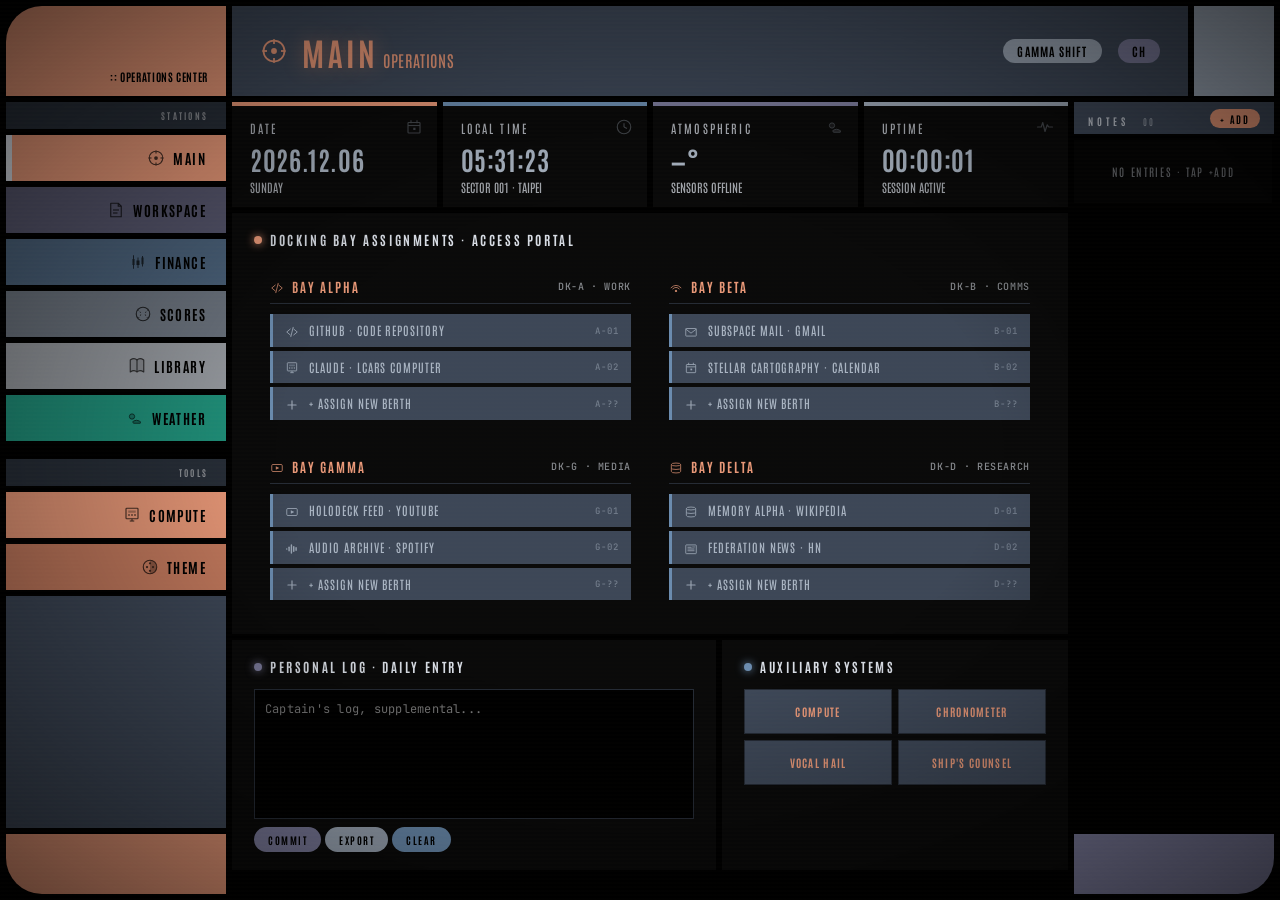
==== index.html @ a0548c56 "Add files via upload" ====
<!DOCTYPE html>
<html lang="zh-Hant">
<head>
<meta charset="UTF-8">
<meta name="viewport" content="width=device-width, initial-scale=1.0">
<title>STARBASE 074 :: OPERATIONS</title>
<style>
  /* ============================================================
     LCARS — Starbase Operations Console
     Picard-era palette (deep navy base, refined accents)
     ============================================================ */

  @import url('https://fonts.googleapis.com/css2?family=Antonio:wght@400;500;600;700&family=JetBrains+Mono:wght@400;500&family=Oxanium:wght@400;500;600&display=swap');

  :root {
    /* Picard-era LCARS palette — deep, refined */
    --lcars-bg:        #02050a;
    --lcars-panel:    #06101c;
    --lcars-frame:    #0a1828;
    --lcars-text:      #f5cf7a;   /* primary amber */
    --lcars-orange:    #ff9966;   /* warm coral */
    --lcars-rust:      #cc6666;   /* muted red */
    --lcars-blue:      #7a9bd6;   /* soft blue */
    --lcars-violet:    #9977bb;   /* dusty violet */
    --lcars-gold:      #d4a23a;   /* deep gold */
    --lcars-cream:     #e8d5a8;
    --lcars-dim:       #6b7a8a;   /* readable on dark bg */
    --lcars-muted:     #2a3548;

    --radius-elbow:    36px;
    --radius-pill:     999px;
    --gap:             6px;
  }

  * { box-sizing: border-box; margin: 0; padding: 0; }

  html, body {
    background: var(--lcars-bg);
    color: var(--lcars-text);
    font-family: 'Antonio', 'Helvetica Neue', sans-serif;
    font-weight: 500;
    letter-spacing: 0.04em;
    overflow-x: hidden;
    min-height: 100vh;
  }
  /* Chinese text doesn't need letter-spacing */
  select, .panel-title, .info-sub, .info-label,
  .wx-day-desc, .wx-dc-desc, .wx-dc-day, .wx-dc-date,
  .wx-hr-time, .wx-hr-pop, .wx-day-wd, .wx-day-md { letter-spacing: 0; }

  html.scroll-locked,
  html.scroll-locked body {
    overflow: hidden !important;
    touch-action: none;
  }

  /* Subtle CRT scanline atmosphere */
  body::before {
    content: '';
    position: fixed; inset: 0;
    background: repeating-linear-gradient(
      to bottom,
      transparent 0px,
      transparent 2px,
      rgba(245, 207, 122, 0.015) 3px,
      transparent 4px
    );
    pointer-events: none;
    z-index: 100;
  }

  /* Vignette glow */
  body::after {
    content: '';
    position: fixed; inset: 0;
    background: radial-gradient(ellipse at center, transparent 40%, rgba(0,0,0,0.6) 100%);
    pointer-events: none;
    z-index: 99;
  }

  /* ============================================================
     LAYOUT GRID
     ============================================================ */
  .console {
    display: grid;
    grid-template-columns: 220px 1fr 200px;
    grid-template-rows: 90px 1fr;
    grid-template-areas:
      "header header header"
      "sidebar main rightbar";
    gap: var(--gap);
    padding: var(--gap);
    min-height: 100vh;
  }

  /* ============================================================
     HEADER — title bar with elbow
     ============================================================ */
  .header {
    grid-area: header;
    display: grid;
    grid-template-columns: 220px 1fr auto;
    gap: var(--gap);
    align-items: stretch;
  }

  .header-elbow {
    background: var(--lcars-orange);
    border-radius: var(--radius-elbow) 0 0 0;
    border-top-left-radius: var(--radius-elbow);
    position: relative;
    display: flex;
    align-items: flex-end;
    justify-content: flex-end;
    padding: 12px 18px;
    color: var(--lcars-bg);
    font-weight: 700;
    font-size: 11px;
  }

  .header-bar {
    background: var(--lcars-frame);
    display: flex;
    align-items: center;
    justify-content: space-between;
    padding: 0 28px;
    color: var(--lcars-orange);
  }

  .station-id {
    font-size: 32px;
    font-weight: 700;
    letter-spacing: 0.12em;
    color: var(--lcars-orange);
    text-shadow: 0 0 20px rgba(255, 153, 102, 0.4);
  }

  .station-id .sub {
    font-size: 13px;
    color: var(--lcars-cream);
    letter-spacing: 0.2em;
    margin-left: 16px;
    font-weight: 400;
  }

  .header-status {
    display: flex;
    gap: 16px;
    font-size: 12px;
    align-items: center;
  }

  .status-pill {
    background: var(--lcars-blue);
    color: var(--lcars-bg);
    padding: 4px 14px;
    border-radius: var(--radius-pill);
    font-weight: 700;
    letter-spacing: 0.1em;
  }

  .status-pill.alert { background: var(--lcars-rust); }
  .status-pill.gold  { background: var(--lcars-gold); }

  .pill-dot {
    display: inline-block;
    width: 8px; height: 8px;
    border-radius: 50%;
    background: #66cc66;
    margin-right: 8px;
    vertical-align: middle;
    box-shadow: 0 0 6px #66cc66;
  }
  .status-pill.offline { background: var(--lcars-rust); }
  .status-pill.offline .pill-dot {
    background: #ff3333;
    box-shadow: 0 0 8px #ff3333;
  }
  .status-pill.warning { background: var(--lcars-rust); }

  .lang-toggle {
    background: var(--lcars-violet);
    color: var(--lcars-bg);
    border: none;
    padding: 4px 14px;
    border-radius: var(--radius-pill);
    font-family: inherit;
    font-weight: 700;
    font-size: 12px;
    letter-spacing: 0.1em;
    cursor: pointer;
    transition: all 0.15s;
  }
  .lang-toggle:hover { background: var(--lcars-cream); }

  /* Refresh button in header — same shape as lang-toggle but blue */
  .refresh-btn {
    background: var(--lcars-blue) !important;
  }
  .refresh-btn:hover {
    background: var(--lcars-cream) !important;
  }
  .refresh-btn.spinning {
    animation: refresh-spin 0.8s ease-in-out;
  }
  @keyframes refresh-spin {
    0%   { background: var(--lcars-blue); }
    50%  { background: var(--lcars-orange); }
    100% { background: var(--lcars-blue); }
  }

  /* Scores page: auto-reload countdown bar */
  .scores-reload-bar {
    display: flex;
    align-items: center;
    gap: 6px;
    margin-left: auto;
    flex-shrink: 0;
  }
  .scores-countdown {
    font-family: 'Antonio', sans-serif;
    font-size: 12px;
    font-weight: 700;
    letter-spacing: 0.18em;
    color: var(--lcars-cream);
    min-width: 28px;
    text-align: right;
  }
  .scores-reload-btn {
    background: transparent;
    border: none;
    color: var(--lcars-cream);
    cursor: pointer;
    padding: 2px;
    display: flex;
    align-items: center;
    transition: opacity 0.15s;
  }
  .scores-reload-btn .icon {
    width: 18px;
    height: 18px;
    fill: none;
    stroke: currentColor;
  }
  .scores-reload-btn:hover {
    opacity: 0.7;
  }

  /* ============================================================
     ICONS
     ============================================================ */
  .icon {
    display: inline-block;
    vertical-align: middle;
    flex-shrink: 0;
    fill: currentColor;
  }
  .icon-xs { width: 10px; height: 10px; }
  .icon-sm { width: 14px; height: 14px; }
  .icon-md { width: 18px; height: 18px; }
  .icon-lg { width: 28px; height: 28px; }

  /* In bay-link, give the icon some breathing room */
  .bay-link .icon {
    margin-right: 10px;
    opacity: 0.85;
  }
  .bay-link:hover .icon { opacity: 1; }

  /* Sidebar nav buttons get an icon to the LEFT, text stays right-aligned */
  .nav-btn { display: flex; align-items: center; justify-content: flex-end; gap: 8px; }
  .nav-btn .icon { opacity: 0.7; }

  /* Info-card icons sit at the top-right corner */
  .info-card { position: relative; }
  .info-card .icon-corner {
    position: absolute;
    top: 12px; right: 14px;
    opacity: 0.35;
  }

  /* Panel title icons */
  .panel-title .icon { margin-left: auto; opacity: 0.6; }
  .panel-title { display: flex; align-items: center; gap: 10px; }

  /* Bay header icon */
  .bay-name .icon { margin-right: 8px; opacity: 0.8; }

  .header-cap {
    background: var(--lcars-gold);
    width: 80px;
    border-radius: 0 0 0 0;
  }

  /* ============================================================
     SIDEBAR — navigation buttons
     ============================================================ */
  .sidebar {
    grid-area: sidebar;
    display: flex;
    flex-direction: column;
    gap: var(--gap);
  }

  .nav-btn {
    background: var(--lcars-orange);
    color: var(--lcars-bg);
    border: none;
    padding: 14px 20px;
    text-align: right;
    font-family: inherit;
    font-weight: 700;
    font-size: 14px;
    letter-spacing: 0.1em;
    cursor: pointer;
    transition: all 0.15s ease;
    border-radius: 0;
    text-transform: uppercase;
  }

  .nav-btn:hover {
    background: var(--lcars-cream);
    padding-right: 28px;
  }

  .nav-btn .num {
    font-size: 10px;
    opacity: 0.7;
    margin-right: 8px;
  }

  /* color variants */
  .nav-btn.violet { background: var(--lcars-violet); }
  .nav-btn.blue   { background: var(--lcars-blue); }
  .nav-btn.gold   { background: var(--lcars-gold); }
  .nav-btn.rust   { background: var(--lcars-rust); }
  .nav-btn.cream  { background: var(--lcars-cream); }

  .sidebar-elbow-bottom {
    background: var(--lcars-orange);
    border-radius: 0 0 0 var(--radius-elbow);
    height: 60px;
    margin-top: auto;
  }

  .sidebar-spacer {
    background: var(--lcars-frame);
    flex: 1;
  }

  /* Sidebar group labels (STATIONS / TOOLS) */
  .sidebar-group-label {
    background: var(--lcars-frame);
    color: var(--lcars-cream);
    font-size: 9px;
    font-weight: 700;
    letter-spacing: 0.25em;
    padding: 8px 18px;
    text-align: right;
    opacity: 0.65;
    text-transform: uppercase;
  }
  /* When a group label follows a nav button (i.e. it's not the first
     group), add breathing room so the divider isn't visually needed. */
  .nav-btn + .sidebar-group-label {
    margin-top: 12px;
  }

  .sidebar-divider {
    height: 4px;
    background: var(--lcars-frame);
    margin: 4px 0;
  }

  /* Active tab indicator */
  .tab-btn.active {
    box-shadow: inset 6px 0 0 0 var(--lcars-cream);
    color: var(--lcars-bg);
  }
  .tab-btn:not(.active) {
    opacity: 0.7;
  }
  .tab-btn:not(.active):hover {
    opacity: 1;
  }

  /* Page sections */
  .page {
    display: grid;
    grid-template-rows: auto 1fr auto;
    gap: var(--gap);
    min-height: 100%;
  }
  .page[hidden] { display: none; }

  /* Page header (shown on non-OPS pages) */
  .page-header {
    display: flex;
    align-items: center;
    gap: 18px;
    padding: 18px 24px;
    background: var(--lcars-panel);
    border-left: 8px solid var(--lcars-orange);
    color: var(--lcars-orange);
  }
  .page-header.violet { border-color: var(--lcars-violet); color: var(--lcars-violet); }
  .page-header.blue   { border-color: var(--lcars-blue);   color: var(--lcars-blue); }
  .page-header.gold   { border-color: var(--lcars-gold);   color: var(--lcars-gold); }
  .page-header.cream  { border-color: var(--lcars-cream);  color: var(--lcars-cream); }

  .page-header .icon {
    flex-shrink: 0;
    opacity: 0.85;
  }

  /* Optional action button inside the page header (e.g. LIBRARY "+ ADD") */
  .page-header-btn {
    margin-left: auto;
    background: var(--lcars-bg);
    color: var(--lcars-cream);
    border: 1px solid var(--lcars-frame);
    padding: 6px 16px;
    font-family: 'Antonio', sans-serif;
    font-size: 11px;
    font-weight: 700;
    letter-spacing: 0.2em;
    cursor: pointer;
    border-radius: 999px;
    transition: filter 0.15s ease, border-color 0.15s ease;
    white-space: nowrap;
  }
  .page-header-btn:hover {
    filter: brightness(1.2);
    border-color: var(--lcars-cream);
  }

  .page-title {
    font-size: 28px;
    font-weight: 700;
    letter-spacing: 0.12em;
    line-height: 1;
  }

  .page-subtitle {
    font-size: 11px;
    color: var(--lcars-cream);
    letter-spacing: 0.2em;
    margin-top: 6px;
    opacity: 0.7;
  }

  /* Task list (Missions page) */
  .task-list {
    list-style: none;
    margin: 0; padding: 0;
    display: flex; flex-direction: column;
    gap: 4px;
    margin-top: 4px;
  }

  .task-item {
    display: flex;
    align-items: center;
    gap: 12px;
    background: var(--lcars-frame);
    padding: 10px 14px;
    border-left: 3px solid var(--lcars-orange);
    color: var(--lcars-text);
    font-size: 13px;
    cursor: pointer;
    transition: all 0.12s;
  }
  .task-item:hover {
    background: var(--lcars-muted);
    padding-left: 18px;
  }
  .task-item.done {
    opacity: 0.5;
    text-decoration: line-through;
    border-left-color: var(--lcars-gold);
  }

  .task-tag {
    background: var(--lcars-orange);
    color: var(--lcars-bg);
    padding: 2px 10px;
    border-radius: var(--radius-pill);
    font-size: 10px;
    font-weight: 700;
    letter-spacing: 0.1em;
    flex-shrink: 0;
  }
  .task-tag.blue   { background: var(--lcars-blue); }
  .task-tag.violet { background: var(--lcars-violet); }
  .task-tag.gold   { background: var(--lcars-gold); }

  .task-text { flex: 1; }

  .task-input-row {
    display: flex;
    gap: 4px;
    margin-top: 10px;
  }
  .task-input {
    flex: 1;
    background: var(--lcars-bg);
    border: 1px solid var(--lcars-muted);
    color: var(--lcars-text);
    padding: 8px 12px;
    font-family: inherit;
    font-size: 12px;
    letter-spacing: 0.05em;
    border-radius: 0;
  }
  .task-input:focus { outline: none; border-color: var(--lcars-orange); }

  /* Empty state in placeholder pages */
  .empty-state {
    display: flex;
    flex-direction: column;
    align-items: center;
    justify-content: center;
    gap: 14px;
    padding: 50px 20px;
    text-align: center;
    color: var(--lcars-cream);
    opacity: 0.65;
  }
  .empty-state p {
    font-size: 12px;
    line-height: 1.6;
    letter-spacing: 0.05em;
    max-width: 360px;
    margin: 0;
  }

  /* ============================================================
     STOCK TICKER ROWS (Finance page)
     ============================================================ */
  .ticker-list {
    display: grid;
    grid-template-columns: repeat(auto-fill, minmax(180px, 1fr));
    gap: 6px;
    margin-top: 4px;
  }

  .ticker-row {
    display: flex;
    flex-direction: column;
    gap: 6px;
    background: var(--lcars-frame);
    padding: 12px 14px 14px;
    border-left: 3px solid var(--lcars-orange);
    transition: all 0.12s;
    text-decoration: none;
    position: relative;
  }
  .ticker-row:hover {
    background: var(--lcars-muted);
    transform: translateX(2px);
  }
  .ticker-row.loading { opacity: 0.5; }
  .ticker-row.error   { border-left-color: var(--lcars-rust); opacity: 0.7; }

  /* Date displayed small in the bottom-right corner */
  .ticker-date {
    position: absolute;
    bottom: 4px;
    right: 8px;
    font-family: 'Antonio', sans-serif;
    font-size: 10px;
    color: var(--lcars-cream);
    opacity: 0.45;
    letter-spacing: 0.04em;
    font-variant-numeric: tabular-nums;
  }

  /* FX cards have a distinct accent color */
  .fx-row {
    border-left-color: var(--lcars-gold);
  }

  /* Top row of card: symbol + change pill */
  .ticker-head {
    display: flex;
    align-items: center;
    justify-content: space-between;
    gap: 8px;
  }
  .ticker-actions {
    display: inline-flex;
    align-items: center;
    gap: 6px;
    flex-shrink: 0;
  }
  /* Finance external-link button — parked tight to the card's top-right
     corner, matching the Scores game-card treatment. */
  .ticker-link-btn {
    position: absolute;
    top: 4px;
    right: 4px;
    width: 22px;
    height: 22px;
  }
  .ticker-head { padding-right: 24px; }
  .ticker-sym {
    font-family: 'Oxanium', sans-serif;
    font-weight: 600;
    color: var(--lcars-orange);
    letter-spacing: 0.08em;
    font-size: 15px;
  }
  /* Name on its own line, dim, smaller */
  .ticker-name {
    color: var(--lcars-cream);
    font-family: 'Oxanium', sans-serif;
    font-size: 10px;
    letter-spacing: 0.05em;
    opacity: 0.7;
    overflow: hidden;
    text-overflow: ellipsis;
    white-space: nowrap;
  }
  /* Price big at the bottom-left */
  .ticker-price {
    font-family: 'Oxanium', sans-serif;
    color: var(--lcars-text);
    font-variant-numeric: tabular-nums;
    font-size: 22px;
    font-weight: 600;
    margin-top: 2px;
    letter-spacing: 0.02em;
  }
  .ticker-price-currency {
    font-size: 10px;
    opacity: 0.5;
    margin-left: 4px;
    font-weight: 400;
    letter-spacing: 0.05em;
  }
  /* Change as a small pill in top-right */
  .ticker-change {
    font-family: 'Oxanium', sans-serif;
    font-size: 12px;
    font-variant-numeric: tabular-nums;
    font-weight: 600;
    padding: 2px 8px;
    border-radius: var(--radius-pill);
    white-space: nowrap;
  }
  .ticker-change.up   { background: #1a4a1a; color: #88e088; }
  .ticker-change.down { background: #4a1a1a; color: #ff8888; }
  .ticker-change.flat { background: var(--lcars-muted); color: var(--lcars-cream); opacity: 0.7; }

  /* ============================================================
     GAME SCORE CARDS (Scores page)
     ============================================================ */
  .game-list {
    display: grid;
    grid-template-columns: repeat(auto-fill, minmax(220px, 1fr));
    gap: 6px;
    margin-top: 4px;
  }

  .game-card {
    display: flex;
    flex-direction: column;
    gap: 6px;
    background: var(--lcars-frame);
    padding: 10px 34px 12px 14px;
    border-left: 3px solid var(--lcars-blue);
    transition: all 0.12s;
    text-decoration: none;
    color: var(--lcars-text);
    cursor: pointer;
    position: relative;
  }
  .game-card:hover {
    background: var(--lcars-muted);
    transform: translateX(2px);
  }
  .game-card.live   { border-left-color: var(--lcars-orange); }
  .game-card.final  { border-left-color: var(--lcars-cream); }
  .game-card.suspended {
    border-left-color: var(--lcars-orange);
    opacity: 0.78;
  }
  .game-card.postponed {
    border-left-color: var(--lcars-frame);
    opacity: 0.7;
  }
  .game-card.featured { border-left-width: 6px; border-left-color: var(--lcars-gold); }
  .game-card.featured:hover { transform: none; background: var(--lcars-muted); }

  /* Status row holds the status line + optional pin button on the right */
  .game-status-row {
    display: flex;
    align-items: center;
    justify-content: space-between;
    gap: 8px;
  }

  /* Top status row (FINAL / LIVE / time) */
  .game-status {
    font-size: 10px;
    letter-spacing: 0.18em;
    color: var(--lcars-cream);
    opacity: 0.7;
    text-transform: uppercase;
    font-weight: 700;
    display: flex;
    align-items: center;
    gap: 8px;
    flex: 1;
    min-width: 0;
  }
  .game-status.live {
    color: var(--lcars-orange);
    opacity: 1;
  }
  .game-status .live-dot {
    width: 7px; height: 7px;
    border-radius: 50%;
    background: var(--lcars-orange);
    box-shadow: 0 0 6px var(--lcars-orange);
    animation: pulse 1.4s ease-in-out infinite;
  }

  /* Pin-to-top button on each game card */
  .pin-btn {
    flex-shrink: 0;
    width: 22px; height: 22px;
    padding: 0;
    border: none;
    background: transparent;
    color: var(--lcars-cream);
    opacity: 0.35;
    cursor: pointer;
    display: flex;
    align-items: center;
    justify-content: center;
    border-radius: 4px;
    transition: opacity 0.12s, background 0.12s, color 0.12s;
  }
  .pin-btn:hover {
    opacity: 1;
    color: var(--lcars-orange);
    background: var(--lcars-bg);
  }
  .pin-btn.active {
    opacity: 1;
    color: var(--lcars-gold);
  }
  /* Scores external-link button — same top-right corner placement as Finance. */
  .score-link-btn {
    position: absolute;
    top: 4px;
    right: 4px;
  }
  /* Currently-pinned card gets a visual marker on the left border */
  .game-card.is-pinned {
    border-left-color: var(--lcars-gold) !important;
  }

  /* Team rows */
  .game-teams {
    display: flex;
    flex-direction: column;
    gap: 4px;
  }
  .game-team {
    display: grid;
    grid-template-columns: 28px auto 1fr auto;
    gap: 8px;
    align-items: center;
    font-size: 13px;
    color: var(--lcars-text);
  }

  .game-team-logo {
    width: 28px;
    height: 28px;
    object-fit: contain;
    /* White square chip — gives the PNG its native white-background context
       so the anti-aliasing halo disappears. LCARS uses sharp corners for
       general containers (no border-radius). */
    background: #ffffff;
    padding: 3px;
    box-sizing: border-box;
    flex-shrink: 0;
  }
  .game-team-logo.placeholder {
    background: var(--lcars-muted);
  }
  .game-team-abbr {
    font-family: 'Oxanium', sans-serif;
    font-weight: 600;
    letter-spacing: 0.04em;
    font-size: 13px;
    min-width: 0;
    overflow: hidden;
    text-overflow: ellipsis;
    white-space: nowrap;
    text-transform: uppercase;
  }
  .game-team-record {
    font-size: 9px;
    color: var(--lcars-cream);
    opacity: 0.5;
    font-family: 'Oxanium', sans-serif;
    letter-spacing: 0.04em;
    text-align: right;
    overflow: hidden;
    text-overflow: ellipsis;
    white-space: nowrap;
  }
  .game-score {
    font-family: 'Oxanium', sans-serif;
    font-size: 18px;
    font-weight: 600;
    font-variant-numeric: tabular-nums;
    min-width: 24px;
    text-align: right;
  }

  /* Featured Orioles game — completely custom layout (linescore + pitchers).
     Replaces the standard scoreboard card structure. */
  #orioles-feature .game-card {
    border-left-width: 6px;
    padding: 14px 18px 18px;
    display: flex;
    flex-direction: column;
    gap: 14px;
  }
  /* Status badge (FINAL / LIVE) sits at the top */
  #orioles-feature .game-status {
    font-size: 11px;
  }
  /* Hide the original team rows when we have a custom layout — the linescore
     table inside .game-details replaces them */
  #orioles-feature .game-card.has-detail .game-teams { display: none; }
  /* When still loading, the standard team rows show. Make them prominent. */
  #orioles-feature .game-team { font-size: 15px; grid-template-columns: 40px auto 1fr auto; gap: 14px; }
  #orioles-feature .game-team-logo { width: 40px; height: 40px; padding: 4px; }
  #orioles-feature .game-team-abbr { font-size: 18px; }
  #orioles-feature .game-score { font-size: 28px; }

  /* The details container becomes the main content holder */
  #orioles-feature .game-details {
    margin: 0;
    padding: 0;
    border: none;
    display: flex;
    flex-direction: column;
    gap: 14px;
  }

  /* ---------- LINESCORE TABLE ---------- */
  .linescore {
    /* 100% width + table-layout:fixed + colgroup = every column at a
       consistent position regardless of team name or situation text length. */
    width: 100%;
    border-collapse: collapse;
    font-size: 13px;
    color: var(--lcars-text);
    table-layout: fixed;
  }
  /* Column-width specs (consumed by <colgroup>) */
  .linescore col.team-col-spec    { width: 72px; }
  .linescore col.inning-col-spec  { width: 28px; }
  .linescore col.rhe-col-spec     { width: 36px; }
  .linescore th, .linescore td {
    padding: 6px 4px;
    text-align: center;
    font-variant-numeric: tabular-nums;
    font-family: 'Oxanium', sans-serif;
    overflow: hidden;
  }
  .linescore thead th {
    font-size: 10px;
    color: var(--lcars-cream);
    opacity: 0.65;
    letter-spacing: 0.1em;
    font-weight: 600;
    border-bottom: 1px solid var(--lcars-muted);
  }
  .linescore tbody td {
    border-bottom: 1px solid var(--lcars-muted);
  }
  .linescore tbody tr:last-child td {
    border-bottom: none;
  }
  /* Team-name column is left-aligned. Width controlled by <colgroup>. */
  .linescore th.team-col, .linescore td.team-col {
    text-align: left;
    padding-left: 0;
    vertical-align: middle;
  }
  .linescore .team-col-inner {
    display: inline-flex;
    align-items: center;
    gap: 8px;
    max-width: 100%;
  }
  .linescore .ls-logo {
    width: 22px; height: 22px;
    background: #ffffff;
    padding: 2px;
    box-sizing: border-box;
    flex-shrink: 0;
  }
  .linescore .ls-abbr {
    font-family: 'Oxanium', sans-serif;
    font-weight: 600;
    font-size: 14px;
    letter-spacing: 0.06em;
    overflow: hidden;
    text-overflow: ellipsis;
    white-space: nowrap;
  }
  /* R/H/E columns are emphasized */
  .linescore .rhe-col {
    font-weight: 700;
    color: var(--lcars-orange);
    font-size: 14px;
  }
  .linescore thead .rhe-col {
    color: var(--lcars-orange);
    opacity: 1;
  }
  .linescore .inning-divider {
    border-left: 1px solid var(--lcars-muted);
  }

  /* Linescore wrapper — positions the ESPN link button */

  /* ---------- LIVE SITUATION BAR (below linescore) ---------- */
  .ls-situation-bar {
    display: flex;
    align-items: center;
    gap: 24px;
    padding: 14px 4px 10px;
    border-top: 1px dashed var(--lcars-muted);
    flex-wrap: wrap;
  }
  .ls-sit-summary {
    display: flex;
    align-items: center;
    gap: 12px;
    flex-shrink: 0;
  }
  .ls-sit-meta {
    display: flex;
    flex-direction: column;
    gap: 4px;
  }
  .ls-sit-outs-big {
    font-family: 'Antonio', sans-serif;
    font-size: 18px;
    font-weight: 700;
    color: var(--lcars-text);
    letter-spacing: 0.06em;
  }
  .ls-sit-outs-label {
    font-size: 12px;
    opacity: 0.6;
    font-weight: 400;
  }
  .ls-sit-count {
    font-family: 'Oxanium', sans-serif;
    font-size: 15px;
    font-weight: 700;
    color: var(--lcars-gold);
    letter-spacing: 0.06em;
  }
  .ls-due-up-row {
    display: flex;
    gap: 20px;
    flex-wrap: wrap;
    flex: 1;
  }
  .due-up-card {
    display: flex;
    align-items: center;
    gap: 10px;
  }
  .due-up-photo {
    width: 48px;
    height: 48px;
    border-radius: 50%;
    object-fit: cover;
    background: var(--lcars-frame);
    flex-shrink: 0;
  }
  .due-up-photo.placeholder {
    background: var(--lcars-frame);
    border-radius: 50%;
    width: 48px;
    height: 48px;
  }
  .due-up-info {
    display: flex;
    flex-direction: column;
    gap: 2px;
  }
  .due-up-order {
    font-family: 'Antonio', sans-serif;
    font-size: 10px;
    font-weight: 700;
    letter-spacing: 0.14em;
    color: var(--lcars-orange);
    line-height: 1;
  }
  .due-up-name {
    font-family: 'Oxanium', sans-serif;
    font-size: 15px;
    font-weight: 600;
    color: var(--lcars-text);
    line-height: 1.2;
    white-space: nowrap;
  }
  .due-up-stats {
    font-family: 'Oxanium', sans-serif;
    font-size: 11px;
    color: var(--lcars-cream);
    opacity: 0.65;
    line-height: 1;
  }

  /* Live inning indicator inside the header's team-col th */
  .linescore thead th.team-col {
    text-align: left;
    padding-left: 0;
  }
  .ls-live-dot {
    display: inline-block;
    width: 6px; height: 6px;
    border-radius: 50%;
    background: var(--lcars-orange);
    box-shadow: 0 0 5px var(--lcars-orange);
    animation: pulse 1.4s ease-in-out infinite;
    vertical-align: middle;
    margin-right: 5px;
    flex-shrink: 0;
  }
  .ls-live-detail {
    font-family: 'Antonio', sans-serif;
    font-size: 14px;
    font-weight: 700;
    letter-spacing: 0.14em;
    color: var(--lcars-orange);
    vertical-align: middle;
  }
  .ls-status-detail {
    font-family: 'Antonio', sans-serif;
    font-size: 14px;
    font-weight: 700;
    letter-spacing: 0.14em;
    color: var(--lcars-cream);
    opacity: 0.7;
    vertical-align: middle;
  }

  /* Live game: status row only holds link button */
  .game-status-row--link {
    display: flex;
    justify-content: flex-end;
  }

  /* ---------- PITCHER CARDS ---------- */
  .pitcher-row {
    display: grid;
    grid-template-columns: 1fr 1fr;
    gap: 18px;
    padding-top: 12px;
    border-top: 1px dashed var(--lcars-muted);
  }
  .pitcher-card {
    display: grid;
    grid-template-columns: 56px 1fr;
    gap: 12px;
    align-items: center;
  }
  .pitcher-card.full-width {
    grid-column: 1 / -1;
  }
  .pitcher-photo {
    width: 56px;
    height: 56px;
    background: var(--lcars-muted);
    overflow: hidden;
    flex-shrink: 0;
  }
  .pitcher-photo img {
    width: 100%;
    height: 100%;
    object-fit: cover;
    object-position: center top;
  }
  .pitcher-photo.placeholder {
    display: flex;
    align-items: center;
    justify-content: center;
    color: var(--lcars-cream);
    font-size: 18px;
    opacity: 0.4;
  }
  .pitcher-info {
    display: flex;
    flex-direction: column;
    gap: 2px;
    min-width: 0;
  }
  .pitcher-decision {
    font-family: 'JetBrains Mono', monospace;
    font-size: 10px;
    letter-spacing: 0.18em;
    font-weight: 700;
    color: var(--lcars-cream);
    opacity: 0.7;
    text-transform: uppercase;
  }
  .pitcher-decision.win  { color: var(--lcars-orange); opacity: 1; }
  .pitcher-decision.loss { color: var(--lcars-rust);   opacity: 1; }
  .pitcher-decision.save { color: var(--lcars-blue);   opacity: 1; }
  .pitcher-name {
    color: var(--lcars-text);
    font-size: 14px;
    font-weight: 600;
    letter-spacing: 0.04em;
    overflow: hidden;
    text-overflow: ellipsis;
    white-space: nowrap;
  }
  .pitcher-record {
    font-size: 10px;
    color: var(--lcars-cream);
    opacity: 0.5;
    font-family: 'JetBrains Mono', monospace;
    margin-left: 6px;
  }
  .pitcher-stats {
    font-size: 10px;
    color: var(--lcars-cream);
    opacity: 0.7;
    font-family: 'JetBrains Mono', monospace;
    letter-spacing: 0.04em;
  }

  /* Loading skeleton sized for the new layout */
  .details-loading {
    display: flex;
    flex-direction: column;
    gap: 8px;
    opacity: 0.6;
    padding: 8px 0;
  }
  .skeleton-row {
    height: 14px;
    background: var(--lcars-muted);
    border-radius: 2px;
    animation: skeleton-pulse 1.5s ease-in-out infinite;
  }
  .skeleton-row.short { width: 50%; }
  .skeleton-row.medium { width: 75%; }
  @keyframes skeleton-pulse {
    0%, 100% { opacity: 0.3; }
    50% { opacity: 0.7; }
  }

  /* Narrow screens: pitcher cards stack vertically */
  @media (max-width: 700px) {
    .pitcher-row {
      grid-template-columns: 1fr;
      gap: 10px;
    }
    .linescore { font-size: 11px; }
    .linescore th, .linescore td { padding: 5px 3px; }
  }

  /* Detail rows in the featured card */
  .game-details {
    margin-top: 10px;
    padding-top: 10px;
    border-top: 1px dashed var(--lcars-muted);
    display: flex;
    flex-direction: column;
    gap: 5px;
  }
  .detail-row {
    display: grid;
    grid-template-columns: 80px 1fr auto;
    gap: 12px;
    align-items: baseline;
    font-size: 12px;
  }
  .detail-label {
    font-family: 'JetBrains Mono', monospace;
    font-size: 10px;
    color: var(--lcars-cream);
    opacity: 0.65;
    letter-spacing: 0.1em;
    text-transform: uppercase;
  }
  .detail-primary {
    color: var(--lcars-text);
    letter-spacing: 0.04em;
  }
  .detail-secondary {
    font-family: 'JetBrains Mono', monospace;
    color: var(--lcars-cream);
    opacity: 0.6;
    font-size: 10px;
    font-variant-numeric: tabular-nums;
    text-align: right;
  }

  /* Footnote / refresh row */
  .data-source-note {
    display: flex;
    align-items: center;
    justify-content: space-between;
    gap: 14px;
    padding: 8px 14px;
    font-size: 10px;
    color: var(--lcars-cream);
    letter-spacing: 0.1em;
    opacity: 0.7;
    text-transform: uppercase;
  }

  /* ============================================================
     MLB STANDINGS
     ============================================================ */
  .standings-grid {
    display: grid;
    grid-template-columns: repeat(auto-fill, minmax(260px, 1fr));
    gap: 12px;
    margin-top: 4px;
  }
  .standings-division {
    background: var(--lcars-bg2, rgba(255,255,255,0.04));
    border: 1px solid var(--lcars-muted);
    border-radius: 2px;
    overflow: hidden;
  }
  .standings-div-title {
    font-family: 'Antonio', sans-serif;
    font-size: 11px;
    letter-spacing: 0.18em;
    font-weight: 700;
    color: var(--lcars-gold);
    background: rgba(255,255,255,0.04);
    padding: 6px 10px;
    border-bottom: 1px solid var(--lcars-muted);
  }
  .standings-table {
    width: 100%;
    border-collapse: collapse;
    font-size: 12px;
    table-layout: auto;
  }
  .standings-table th,
  .standings-table td {
    padding: 5px 3px;
    text-align: center;
    white-space: nowrap;
    overflow: hidden;
    text-overflow: ellipsis;
  }
  .standings-table th {
    font-family: 'Oxanium', sans-serif;
    font-size: 10px;
    letter-spacing: 0.1em;
    color: var(--lcars-cream);
    opacity: 0.6;
    border-bottom: 1px solid var(--lcars-muted);
  }
  .standings-table th.st-team-col,
  .standings-table td.st-team-col {
    text-align: left;
    padding-left: 6px;
    padding-right: 6px;
    width: 1%;
    white-space: nowrap;
  }
  .st-logo {
    width: 18px;
    height: 18px;
    object-fit: contain;
    vertical-align: middle;
    margin-right: 4px;
    background: #fff;
    padding: 1px;
    box-sizing: border-box;
  }
  .st-abbr-fallback {
    font-family: 'Oxanium', sans-serif;
    font-size: 12px;
    font-weight: 600;
    color: var(--lcars-cream);
    letter-spacing: 0.04em;
    vertical-align: middle;
  }
  .standings-table td {
    color: var(--lcars-text);
    font-family: 'Oxanium', sans-serif;
  }
  .standings-table td.st-pct { color: var(--lcars-text); }
  .standings-table td.st-strk { color: var(--lcars-blue); font-size: 11px; }
  .standings-table tr.st-leader .st-pct { color: var(--lcars-orange); }
  .standings-table tr.st-leader .st-name { color: var(--lcars-orange); }
  .st-team-col {
    display: flex;
    align-items: center;
    gap: 6px;
  }
  /* fix: td content not flex by default — use inner flex wrapper */
  .standings-table td.st-team-col {
    display: table-cell;
  }
  @media (max-width: 600px) {
    .standings-grid { grid-template-columns: 1fr; }
  }

  /* ============================================================
     MAIN CONTENT AREA
     ============================================================ */
  .main {
    grid-area: main;
    display: grid;
    grid-template-rows: auto 1fr auto;
    gap: var(--gap);
  }

  .panel {
    background: var(--lcars-panel);
    padding: 18px 22px;
    position: relative;
  }

  .panel-title {
    font-size: 13px;
    font-weight: 700;
    letter-spacing: 0.2em;
    color: var(--lcars-cream);
    margin-bottom: 14px;
    text-transform: uppercase;
    display: flex;
    align-items: center;
    gap: 10px;
  }

  .panel-title::before {
    content: '';
    width: 8px; height: 8px;
    background: var(--lcars-orange);
    border-radius: 50%;
    box-shadow: 0 0 8px var(--lcars-orange);
  }

  .panel.violet .panel-title::before { background: var(--lcars-violet); box-shadow: 0 0 8px var(--lcars-violet); }
  .panel.blue .panel-title::before { background: var(--lcars-blue); box-shadow: 0 0 8px var(--lcars-blue); }
  .panel.gold .panel-title::before { background: var(--lcars-gold); box-shadow: 0 0 8px var(--lcars-gold); }
  .panel.teal .panel-title::before { background: #2ecfb0; box-shadow: 0 0 8px #2ecfb0; }

  /* ============================================================
     Finance / Scores panel-title — Library month-header look:
     bigger title, larger glowing dot, divider line below.
     Other pages (MAIN, etc.) keep the compact 11px style.
     ============================================================ */
  .page[data-page="finance"] .panel-title,
  .page[data-page="scores"] .panel-title {
    font-family: 'Antonio', sans-serif;
    font-size: 16px;
    letter-spacing: 0.18em;
    font-weight: 700;
    padding-bottom: 6px;
    border-bottom: 1px solid var(--lcars-frame);
    margin-bottom: 12px;
    gap: 12px;
  }
  .page[data-page="finance"] .panel-title::before,
  .page[data-page="scores"] .panel-title::before {
    width: 12px;
    height: 12px;
  }

  /* ----- INFO STRIP (top of main) ----- */
  .info-strip {
    display: grid;
    grid-template-columns: repeat(4, 1fr);
    gap: var(--gap);
  }
  .info-strip.five {
    grid-template-columns: repeat(5, 1fr);
  }

  .info-card {
    background: var(--lcars-panel);
    border-top: 4px solid var(--lcars-blue);
    padding: 14px 18px 12px;
    overflow: hidden;
  }
  .info-card.amber  { border-color: var(--lcars-orange); }
  .info-card.violet { border-color: var(--lcars-violet); }
  .info-card.gold   { border-color: var(--lcars-gold); }
  .info-card.blue   { border-color: var(--lcars-blue); }

  /* Weather emoji card — centred large display */
  .wx-card-weather {
    display: flex; flex-direction: column; align-items: flex-start;
  }
  .wx-weather-main {
    display: flex; align-items: center; gap: 12px;
    margin: 6px 0 4px;
  }
  .wx-weather-emoji {
    font-size: 44px; line-height: 1;
    filter: drop-shadow(0 0 8px rgba(255,200,80,0.35));
  }
  .wx-weather-desc {
    font-size: 18px; font-weight: 700;
    color: var(--lcars-cream);
    letter-spacing: 0.05em;
  }

  .info-label {
    font-size: 12px;
    color: var(--lcars-cream);
    letter-spacing: 0.18em;
    margin-bottom: 6px;
    opacity: 0.8;
  }

  .info-value {
    font-size: 26px;
    font-weight: 700;
    color: var(--lcars-text);
    font-variant-numeric: tabular-nums;
  }

  .info-sub {
    font-size: 12px;
    color: var(--lcars-cream);
    margin-top: 3px;
    opacity: 0.75;
  }

  /* ----- DOCKING BAY (bookmarks) ----- */
  .docking-bays {
    display: grid;
    grid-template-columns: 1fr 1fr;
    gap: var(--gap);
  }

  .bay {
    background: var(--lcars-panel);
    padding: 16px;
    display: flex;
    flex-direction: column;
    gap: 10px;
  }

  .bay-header {
    display: flex;
    align-items: center;
    justify-content: space-between;
    border-bottom: 1px solid var(--lcars-muted);
    padding-bottom: 8px;
  }

  .bay-name {
    font-size: 13px;
    font-weight: 700;
    letter-spacing: 0.15em;
    color: var(--lcars-orange);
  }

  .bay-code {
    font-size: 10px;
    color: var(--lcars-cream);
    opacity: 0.6;
    font-family: 'JetBrains Mono', monospace;
  }

  .bay-links {
    display: flex;
    flex-direction: column;
    gap: 4px;
  }

  .bay-link {
    background: var(--lcars-frame);
    border: none;
    color: var(--lcars-text);
    padding: 8px 12px;
    text-align: left;
    font-family: inherit;
    font-size: 12px;
    letter-spacing: 0.08em;
    cursor: pointer;
    transition: all 0.12s;
    border-left: 3px solid var(--lcars-blue);
    display: flex;
    justify-content: space-between;
    align-items: center;
    text-decoration: none;
  }

  .bay-link:hover {
    background: var(--lcars-orange);
    color: var(--lcars-bg);
    border-left-color: var(--lcars-cream);
    padding-left: 18px;
  }

  .bay-link .dock-id {
    font-size: 9px;
    opacity: 0.5;
    font-family: 'JetBrains Mono', monospace;
  }

  /* ----- BOTTOM ROW: notes + tools ----- */
  .bottom-row {
    display: grid;
    grid-template-columns: 1.4fr 1fr;
    gap: var(--gap);
  }

  /* Notes */
  .notes-area {
    width: 100%;
    background: var(--lcars-bg);
    border: 1px solid var(--lcars-muted);
    color: var(--lcars-text);
    font-family: 'JetBrains Mono', monospace;
    font-size: 12px;
    padding: 10px;
    resize: none;
    height: 130px;
    border-radius: 0;
    line-height: 1.6;
    letter-spacing: 0.02em;
  }
  .notes-area:focus { outline: none; border-color: var(--lcars-orange); }

  .notes-controls {
    display: flex;
    gap: 4px;
    margin-top: 6px;
  }

  .mini-btn {
    background: var(--lcars-violet);
    border: none;
    color: var(--lcars-bg);
    padding: 6px 14px;
    font-family: inherit;
    font-size: 10px;
    font-weight: 700;
    letter-spacing: 0.15em;
    cursor: pointer;
    border-radius: var(--radius-pill);
  }
  .mini-btn:hover { background: var(--lcars-cream); }
  .mini-btn.gold { background: var(--lcars-gold); }
  .mini-btn.blue { background: var(--lcars-blue); }

  /* Tools */
  .tools-grid {
    display: grid;
    grid-template-columns: 1fr 1fr;
    gap: 6px;
  }

  .tool-btn {
    background: var(--lcars-frame);
    border: 1px solid var(--lcars-muted);
    color: var(--lcars-orange);
    padding: 14px 10px;
    font-family: inherit;
    font-size: 11px;
    font-weight: 700;
    letter-spacing: 0.12em;
    cursor: pointer;
    transition: all 0.15s;
    text-align: center;
  }

  .tool-btn:hover {
    background: var(--lcars-orange);
    color: var(--lcars-bg);
    border-color: var(--lcars-orange);
  }

  /* Tool display window (calculator/timer) */
  .tool-display {
    background: var(--lcars-bg);
    border: 1px solid var(--lcars-muted);
    padding: 12px;
    margin-top: 8px;
    min-height: 60px;
    font-family: 'JetBrains Mono', monospace;
    color: var(--lcars-cream);
    font-size: 13px;
    line-height: 1.5;
    display: flex;
    align-items: center;
    justify-content: space-between;
  }

  .tool-display.hidden { display: none; }

  .calc-display {
    font-size: 22px;
    color: var(--lcars-orange);
    text-align: right;
    width: 100%;
    font-weight: 600;
  }

  .calc-pad {
    display: grid;
    grid-template-columns: repeat(4, 1fr);
    gap: 3px;
    margin-top: 6px;
  }
  .calc-key {
    background: var(--lcars-frame);
    border: none;
    color: var(--lcars-text);
    padding: 8px;
    font-family: inherit;
    font-size: 13px;
    font-weight: 600;
    cursor: pointer;
    border-radius: 4px;
  }
  .calc-key:hover { background: var(--lcars-orange); color: var(--lcars-bg); }
  .calc-key.op { background: var(--lcars-violet); color: var(--lcars-bg); }
  .calc-key.eq { background: var(--lcars-orange); color: var(--lcars-bg); }
  .calc-key.clr { background: var(--lcars-rust); color: var(--lcars-bg); }

  /* Timer */
  .timer-display {
    font-size: 36px;
    color: var(--lcars-orange);
    text-align: center;
    width: 100%;
    font-weight: 600;
    font-variant-numeric: tabular-nums;
    text-shadow: 0 0 20px rgba(255, 153, 102, 0.3);
  }
  .timer-controls {
    display: flex;
    gap: 4px;
    margin-top: 6px;
    justify-content: center;
  }

  /* ============================================================
     FINANCE — user-managed sub-tabs
     Mirrors the Library sub-tab language but stays separately scoped so
     Library's own sub-tab controller does not accidentally toggle Finance.
     ============================================================ */
  .fin-subtab-row {
    display: flex;
    align-items: flex-end;
    justify-content: space-between;
    gap: 10px;
    padding: 4px 22px 2px 22px;
    border-bottom: 2px solid var(--lcars-frame);
  }
  .fin-subtab-bar {
    display: flex;
    flex-wrap: wrap;
    gap: 6px;
    min-width: 0;
    flex: 1;
  }
  .fin-subtab-btn {
    background: var(--lcars-frame);
    color: var(--lcars-cream);
    border: none;
    padding: 8px 18px;
    font-family: 'Antonio', sans-serif;
    font-size: 13px;
    font-weight: 700;
    letter-spacing: 0.18em;
    cursor: pointer;
    border-radius: 0;
    transition: background 0.15s, color 0.15s, opacity 0.15s;
    opacity: 0.55;
    text-transform: uppercase;
    max-width: 220px;
    overflow: hidden;
    text-overflow: ellipsis;
    white-space: nowrap;
  }
  .fin-subtab-btn:hover { opacity: 1; }
  .fin-subtab-btn.active {
    background: var(--lcars-cream);
    color: var(--lcars-bg);
    opacity: 1;
  }
  .fin-subtab-btn[draggable="true"] {
    cursor: grab;
  }
  .fin-subtab-btn[draggable="true"]:active {
    cursor: grabbing;
  }
  .fin-subtab-btn.dragging {
    opacity: 0.35;
  }
  .fin-subtab-btn.drop-before { box-shadow: -3px 0 0 0 var(--lcars-orange); }
  .fin-subtab-btn.drop-after  { box-shadow:  3px 0 0 0 var(--lcars-orange); }
  .fin-tab-controls {
    display: flex;
    align-items: center;
    gap: 10px;
    flex-shrink: 0;
  }
  .fin-tab-control {
    width: 28px;
    height: 28px;
    border: none;
    background: transparent;
    color: var(--lcars-cream);
    cursor: pointer;
    border-radius: 0;
    opacity: 0.72;
    transition: opacity 0.15s, color 0.15s, transform 0.15s, filter 0.15s;
    display: inline-flex;
    align-items: center;
    justify-content: center;
    padding: 0;
  }
  .fin-tab-control:hover:not(:disabled) {
    opacity: 1;
    color: var(--lcars-orange);
    transform: translateY(-1px);
    filter: drop-shadow(0 0 4px currentColor);
  }
  .fin-tab-control.danger:hover:not(:disabled) {
    color: var(--lcars-rust);
  }
  .fin-tab-control:disabled {
    cursor: default;
    opacity: 0.22;
  }
  .fin-subtab-panel {
    display: flex;
    flex-direction: column;
    gap: var(--gap);
  }
  .fin-subtab-panel[hidden] { display: none; }
  .fin-tab-empty {
    display: flex;
    flex-direction: column;
    align-items: center;
    justify-content: center;
    gap: 14px;
    padding: 80px 24px;
    text-align: center;
    background: var(--lcars-panel);
    margin-top: 8px;
  }
  .fin-tab-empty .icon {
    width: 48px; height: 48px;
    color: var(--lcars-blue);
    opacity: 0.35;
  }
  .fin-tab-empty-title {
    font-family: 'Antonio', sans-serif;
    font-size: 22px;
    font-weight: 700;
    letter-spacing: 0.22em;
    color: var(--lcars-cream);
    opacity: 0.85;
    text-transform: uppercase;
  }
  .fin-tab-empty-msg {
    font-size: 12px;
    line-height: 1.6;
    letter-spacing: 0.06em;
    color: var(--lcars-cream);
    opacity: 0.55;
    max-width: 380px;
  }

  /* ============================================================
     LIBRARY — Series tracker
     ============================================================ */

  /* Filter bar */
  /* ============================================================
     LIBRARY SUB-TAB BAR — SERIES / FILMS / READING / COLLECTION
     LCARS pill row, sits between page header and content.
     Visually distinct from filter bar: bigger, bolder, with
     active-tab indicator (◀) matching sidebar tab style.
     ============================================================ */
  .lib-subtab-bar {
    display: flex;
    flex-wrap: wrap;
    gap: 6px;
    padding: 4px 20px 2px 20px;
    border-bottom: 2px solid var(--lcars-frame);
  }
  .lib-subtab-btn {
    background: var(--lcars-frame);
    color: var(--lcars-cream);
    border: none;
    padding: 8px 18px;
    font-family: 'Antonio', sans-serif;
    font-size: 13px;
    font-weight: 700;
    letter-spacing: 0.18em;
    cursor: pointer;
    border-radius: 0;
    transition: background 0.15s, color 0.15s, opacity 0.15s;
    opacity: 0.55;
    text-transform: uppercase;
  }
  .lib-subtab-btn:hover { opacity: 1; }
  .lib-subtab-btn.active {
    background: var(--lcars-cream);
    color: var(--lcars-bg);
    opacity: 1;
  }

  /* Sub-tab content panels */
  .lib-subtab-panel { display: flex; flex-direction: column; gap: var(--gap); }
  .lib-subtab-panel[hidden] { display: none; }

  /* "Coming soon" placeholder for unimplemented sub-tabs */
  .lib-coming-soon {
    display: flex;
    flex-direction: column;
    align-items: center;
    justify-content: center;
    gap: 14px;
    padding: 80px 24px;
    text-align: center;
    background: var(--lcars-panel);
    margin-top: 8px;
  }
  .lib-coming-soon .icon {
    width: 48px; height: 48px;
    color: var(--lcars-cream);
    opacity: 0.35;
  }
  .lib-cs-title {
    font-family: 'Antonio', sans-serif;
    font-size: 22px;
    font-weight: 700;
    letter-spacing: 0.22em;
    color: var(--lcars-cream);
    opacity: 0.85;
  }
  .lib-cs-msg {
    font-size: 12px;
    line-height: 1.6;
    letter-spacing: 0.06em;
    color: var(--lcars-cream);
    opacity: 0.55;
    max-width: 360px;
  }

  .lib-filter-bar {
    display: flex;
    flex-wrap: wrap;
    gap: 6px;
    /* Horizontal insets match the month-group's content area:
         left  = 6px (border) + 20px (padding-left) = 26px
         right = 20px (padding-right)
       so the first filter button aligns with the month-tag dot, and the
       search box's right edge aligns with the right end of the month
       header's underline. */
    padding: 12px 20px 4px 26px;
    align-items: center;
  }

  /* ============================================================
     LIBRARY SEARCH BOX — sits on the far right of the filter bar.
     Filters cards by series title (original or Chinese) in real time.
     ============================================================ */
  .lib-search {
    margin-left: auto;
    display: inline-flex;
    align-items: center;
    background: var(--lcars-panel);
    border: 2px solid var(--lcars-muted);
    border-radius: 999px;
    padding: 0 4px 0 12px;
    transition: border-color 0.15s;
    width: 200px;
  }
  .lib-search:focus-within {
    border-color: var(--lcars-orange);
  }
  .lib-search-input {
    background: transparent;
    border: none;
    outline: none;
    color: var(--lcars-cream);
    font-family: 'Antonio', sans-serif;
    font-size: 12px;
    letter-spacing: 0.04em;
    padding: 5px 0;
    flex: 1;
    min-width: 0;
  }
  .lib-search-input::placeholder {
    color: var(--lcars-cream);
    opacity: 0.4;
    letter-spacing: 0.18em;
  }
  /* Clear (✕) button — only visible when there's text in the input */
  .lib-search-clear {
    background: transparent;
    border: none;
    color: var(--lcars-cream);
    opacity: 0.5;
    cursor: pointer;
    font-size: 14px;
    line-height: 1;
    padding: 4px 6px;
    border-radius: 999px;
    flex-shrink: 0;
  }
  .lib-search-clear:hover { opacity: 1; color: var(--lcars-orange); }
  .lib-filter-btn {
    background: var(--lcars-panel);
    color: var(--lcars-cream);
    border: none;
    padding: 4px 12px;
    font-family: 'Antonio', sans-serif;
    font-size: 12px;
    letter-spacing: 0.18em;
    cursor: pointer;
    border-radius: 999px;
    transition: background 0.15s, color 0.15s;
    opacity: 0.65;
    display: inline-flex;
    align-items: center;
    gap: 4px;
  }
  /* Count badge embedded in the filter button — orange digits next to label */
  .lib-filter-btn .count {
    color: var(--lcars-orange);
    font-weight: 700;
    font-size: 13px;
    letter-spacing: 0;
    text-align: right;
  }
  .lib-filter-btn:hover { opacity: 1; }
  .lib-filter-btn.active {
    background: var(--lcars-cream);
    color: var(--lcars-bg);
    opacity: 1;
  }
  .lib-filter-btn.active .count { color: var(--lcars-bg); }

  /* Card grid */
  /* Outer container — holds either a single .lib-grid-inner (search mode)
     or one or more .lib-month-group blocks (grouped mode). */
  .lib-grid {
    display: flex;
    flex-direction: column;
    gap: 24px;
    padding-bottom: 20px;
  }
  /* Card grid — actual auto-fill layout for the cards themselves. */
  .lib-grid-inner {
    display: grid;
    grid-template-columns: repeat(auto-fill, minmax(280px, 1fr));
    gap: var(--gap);
  }

  /* Films / Books grids: use a wider minmax so the side-poster cards have room to breathe.
     Selector covers both direct lib-grid-inner and ones nested inside year groups. */
  #film-grid .lib-grid-inner {
    grid-template-columns: repeat(auto-fill, minmax(320px, 1fr));
  }
  #book-grid .lib-grid-inner {
    grid-template-columns: repeat(auto-fill, minmax(480px, 1fr));
  }

  /* Month group — wrapped in a Finance-style panel:
       - 6px coloured border on the left as the vertical marker
       - Generous left padding so cards sit clearly inside the "panel"
       - --month-color is set inline by JS so each consecutive month uses a
         different LCARS hue (orange → cream → blue → violet → gold → rust)
       The header tag dot reads the same var so the whole group reads as
       one colour family. */
  .lib-month-group {
    background: var(--lcars-panel);
    padding: 16px 20px 18px;
    display: flex;
    flex-direction: column;
    gap: 12px;
  }
  /* Month header — unchanged from before: orange tag + uppercase month title */
  .lib-month-header {
    display: flex;
    align-items: center;
    gap: 12px;
    padding: 4px 0;
    border-bottom: 1px solid var(--lcars-frame);
  }
  .lib-month-tag {
    /* Glowing dot — matches Finance .panel-title::before. Sized to suit
       the 18px LCARS-cap title above it. Reads the same CSS var as the
       group's border so the colour-coded month feels cohesive. */
    width: 12px;
    height: 12px;
    background: var(--month-color, var(--lcars-orange));
    border-radius: 50%;
    box-shadow: 0 0 8px var(--month-color, var(--lcars-orange));
    flex-shrink: 0;
  }
  .lib-month-title {
    font-family: 'Antonio', sans-serif;
    font-size: 16px;
    letter-spacing: 0.18em;
    color: var(--lcars-cream);
    font-weight: 700;
  }
  .lib-month-count {
    font-family: 'JetBrains Mono', monospace;
    font-size: 11px;
    color: var(--lcars-cream);
    opacity: 0.55;
    margin-left: auto;
    font-variant-numeric: tabular-nums;
  }

  /* Series card — poster on top */
  .series-card {
    background: var(--lcars-panel);
    padding: 0;
    display: flex;
    flex-direction: column;
    gap: 0;
    border-top: 3px solid var(--lcars-frame);
    overflow: hidden;
  }
  .series-card.status-watching { border-top-color: var(--lcars-orange); }
  .series-card.status-complete { border-top-color: var(--lcars-cream); }
  .series-card.status-planned  { border-top-color: var(--lcars-blue); }
  .series-card.status-paused   { border-top-color: var(--lcars-violet); }
  .series-card.status-dropped  { border-top-color: var(--lcars-frame); }

  /* Films / Books: side-poster card.
     Poster is fixed width AND fixed height (2:3).
     All cards in a row are same height via CSS grid's row equalisation. */
  .series-card.card-side-poster {
    display: flex;
    flex-direction: row;
    border-top: none;
    border-left: 3px solid var(--lcars-frame);
    height: 200px;
  }
  .card-side-poster .series-poster {
    flex: 0 0 133px;
    width: 133px;
    height: 200px;
    background: var(--lcars-frame);
    overflow: hidden;
    line-height: 0;
  }
  .card-side-poster .series-poster img {
    display: block;
    width: 100%;
    height: 100%;
  }
  .card-side-poster .series-poster-placeholder {
    width: 100%;
    height: 100%;
    display: flex;
    align-items: center;
    justify-content: center;
    opacity: 0.18;
    font-size: 22px;
  }
  .card-side-poster .series-card-body {
    flex: 1;
    min-width: 0;
    padding: 10px 14px 10px 16px;
    display: flex;
    flex-direction: column;
    gap: 6px;
    overflow: hidden;
  }
  .card-side-poster .series-title {
    display: -webkit-box;
    -webkit-line-clamp: 2;
    -webkit-box-orient: vertical;
    overflow: hidden;
  }
  .card-side-poster .series-title-zh { margin-top: 0; }
  .card-side-poster .series-actions  { margin-top: auto; }

  /* Poster — series: full width on top, 16:9 ratio */
  .series-poster {
    width: 100%;
    aspect-ratio: 16 / 9;
    background: var(--lcars-frame);
    overflow: hidden;
    line-height: 0;
    flex-shrink: 0;
  }
  .series-poster img {
    width: 100%;
    height: 100%;
    display: block;
    object-fit: cover;
    object-position: center top;
  }
  .series-poster-placeholder {
    width: 100%;
    height: 100%;
    min-height: 80px;
    display: flex;
    align-items: center;
    justify-content: center;
    opacity: 0.18;
    font-size: 22px;
    user-select: none;
  }

  /* Content below poster */
  .series-card-body {
    flex: 1;
    min-width: 0;
    padding: 12px 14px;
    display: flex;
    flex-direction: column;
    gap: 8px;
  }

  /* Card top row: title + status pill */
  .series-card-head {
    display: flex;
    justify-content: space-between;
    align-items: flex-start;
    gap: 8px;
  }
  .series-title {
    font-family: 'Antonio', sans-serif;
    font-size: 16px;
    letter-spacing: 0.08em;
    color: var(--lcars-text);
    line-height: 1.3;
    flex: 1;
  }
  /* Chinese sub-title under the original title */
  .series-title-zh {
    font-size: 13px;
    letter-spacing: 0.05em;
    color: var(--lcars-cream);
    opacity: 0.65;
    margin-top: 2px;
    line-height: 1.3;
  }
  /* Episode-progress label line, e.g. "S2 · EP 3/10" */
  .series-ep-line {
    font-family: 'Antonio', sans-serif;
    font-size: 14px;
    letter-spacing: 0.1em;
    color: var(--lcars-cream);
    opacity: 0.85;
  }
  .series-status-pill {
    font-family: 'Antonio', sans-serif;
    font-size: 11px;
    letter-spacing: 0.18em;
    padding: 3px 8px;
    border-radius: 999px;
    white-space: nowrap;
    flex-shrink: 0;
  }
  .series-status-pill.watching { background: var(--lcars-orange); color: var(--lcars-bg); }
  .series-status-pill.complete { background: var(--lcars-cream);  color: var(--lcars-bg); }
  .series-status-pill.planned  { background: var(--lcars-blue);   color: var(--lcars-bg); }
  .series-status-pill.paused   { background: var(--lcars-violet); color: var(--lcars-bg); }
  .series-status-pill.dropped  { background: var(--lcars-frame);  color: var(--lcars-cream); }

  /* Sub info: platform + ep count */
  .series-meta {
    font-family: 'Antonio', sans-serif;
    font-size: 13px;
    letter-spacing: 0.12em;
    color: var(--lcars-cream);
    opacity: 0.75;
  }

  /* Progress bar */
  .series-progress-wrap {
    display: flex;
    align-items: center;
    gap: 8px;
  }
  .series-progress-bar {
    flex: 1;
    height: 5px;
    background: var(--lcars-frame);
    overflow: hidden;
  }
  .series-progress-fill {
    height: 100%;
    background: var(--lcars-orange);
    transition: width 0.4s ease;
  }
  .series-card.status-complete .series-progress-fill { background: var(--lcars-cream); }
  .series-card.status-paused   .series-progress-fill { background: var(--lcars-violet); }
  .series-card.status-dropped  .series-progress-fill { background: var(--lcars-frame); filter: brightness(1.4); }
  .series-progress-pct {
    font-family: 'JetBrains Mono', monospace;
    font-size: 10px;
    color: var(--lcars-cream);
    opacity: 0.65;
    min-width: 34px;
    text-align: right;
    font-variant-numeric: tabular-nums;
  }

  /* Last-seen line */
  .series-last-seen {
    font-family: 'Antonio', sans-serif;
    font-size: 10px;
    letter-spacing: 0.12em;
    color: var(--lcars-cream);
    opacity: 0.55;
  }

  /* Card action buttons */
  .series-actions {
    display: flex;
    gap: 6px;
    flex-wrap: wrap;
    align-items: center;
    margin-top: 2px;
  }
  .series-btn {
    background: var(--lcars-frame);
    color: var(--lcars-cream);
    border: none;
    padding: 5px 12px;
    font-family: 'Antonio', sans-serif;
    font-size: 12px;
    font-weight: 700;
    letter-spacing: 0.18em;
    cursor: pointer;
    border-radius: 999px;
    transition: filter 0.15s ease, background 0.15s ease;
  }
  .series-btn:hover { filter: brightness(1.2); }
  .series-btn.primary { background: var(--lcars-orange); color: var(--lcars-bg); }
  .series-btn.primary:hover { filter: brightness(1.1); }
  .series-btn.icon-btn {
    padding: 5px 8px;
    display: flex;
    align-items: center;
    gap: 4px;
  }
  .series-btn:disabled {
    opacity: 0.35;
    cursor: default;
    filter: none;
  }
  .series-btn-spacer { flex: 1; }

  /* Inline "SET EP" row that expands when user clicks the button */
  .series-setep-row {
    display: flex;
    gap: 6px;
    align-items: center;
  }
  .series-setep-input {
    background: var(--lcars-bg);
    color: var(--lcars-text);
    border: 1px solid var(--lcars-frame);
    padding: 5px 8px;
    font-family: 'JetBrains Mono', monospace;
    font-size: 13px;
    width: 64px;
    border-radius: 2px;
    color-scheme: dark;
  }

  /* Loading / empty / error states */
  .lib-state {
    text-align: center;
    padding: 40px 20px;
    font-family: 'Antonio', sans-serif;
    font-size: 14px;
    letter-spacing: 0.2em;
    color: var(--lcars-cream);
    opacity: 0.6;
  }

  .lib-state-add-btn {
    display: inline-block;
    margin-top: 14px;
    background: var(--lcars-frame);
    color: var(--lcars-cream);
    border: 1px solid var(--lcars-muted);
    padding: 6px 18px;
    border-radius: 999px;
    font-family: 'Antonio', sans-serif;
    font-size: 12px;
    letter-spacing: 0.15em;
    cursor: pointer;
    transition: background 0.15s;
  }
  .lib-state-add-btn:hover { background: var(--lcars-muted); opacity: 1; }

  /* ── Film card status colours ──────────────────────────────────────────── */
  .series-card.status-film-watched     { border-left-color: var(--lcars-cream); }
  .series-card.status-film-want        { border-left-color: var(--lcars-blue); }
  .series-card.status-film-rewatching  { border-left-color: var(--lcars-orange); }

  .series-status-pill.watched     { background: var(--lcars-cream);   color: var(--lcars-bg); }
  .series-status-pill.want        { background: var(--lcars-blue);    color: var(--lcars-bg); }
  .series-status-pill.rewatching  { background: var(--lcars-orange);  color: var(--lcars-bg); }

  /* ── Book format segment selector ─────────────────────────────────────── */
  .lib-format-seg {
    display: flex;
    gap: 6px;
    flex-wrap: wrap;
  }
  .lib-format-opt {
    display: flex;
    cursor: pointer;
  }
  .lib-format-opt input[type="radio"] {
    position: absolute;
    opacity: 0;
    width: 0;
    height: 0;
  }
  .lib-format-opt span {
    display: inline-block;
    padding: 5px 14px;
    border: 1px solid var(--lcars-muted);
    border-radius: 999px;
    font-family: 'Antonio', sans-serif;
    font-size: 12px;
    letter-spacing: 0.12em;
    color: var(--lcars-cream);
    background: var(--lcars-frame);
    transition: background 0.12s, border-color 0.12s;
    user-select: none;
  }
  .lib-format-opt input[type="radio"]:checked + span {
    background: var(--lcars-violet);
    border-color: var(--lcars-violet);
    color: var(--lcars-bg);
  }
  .lib-format-opt:hover span {
    border-color: var(--lcars-violet);
  }
  .series-card.status-book-reading    { border-left-color: var(--lcars-violet); }
  .series-card.status-book-want       { border-left-color: var(--lcars-blue); }
  .series-card.status-book-completed  { border-left-color: var(--lcars-cream); }
  .series-card.status-book-paused     { border-left-color: var(--lcars-gold); }
  .series-card.status-book-dropped    { border-left-color: var(--lcars-frame); }

  .series-status-pill.reading    { background: var(--lcars-violet); color: var(--lcars-bg); }
  .series-status-pill.completed  { background: var(--lcars-cream);  color: var(--lcars-bg); }
  .series-status-pill.paused     { background: var(--lcars-gold);   color: var(--lcars-bg); }

  /* ── Star rating display (on cards) ───────────────────────────────────── */
  .film-rating-display {
    display: flex;
    align-items: center;
    gap: 2px;
    min-height: 18px;
  }
  .film-star {
    font-size: 18px;
    color: var(--lcars-muted);
    transition: color 0.1s, transform 0.1s;
    line-height: 1;
    cursor: pointer;
    user-select: none;
  }
  .film-star.lit { color: var(--lcars-gold); }
  .film-star:hover { transform: scale(1.25); }
  /* Hover preview: when hovering a star, all stars up to it light up */
  .film-rating-display:hover .film-star { color: var(--lcars-muted); }
  .film-rating-display .film-star.preview { color: var(--lcars-gold); }
  /* Click pulse */
  @keyframes star-pulse {
    0%   { transform: scale(1); }
    40%  { transform: scale(1.5); }
    100% { transform: scale(1); }
  }
  .film-star.pulse { animation: star-pulse 0.3s ease-out; }
  .film-note-badge {
    font-size: 11px;
    margin-left: 6px;
    opacity: 0.7;
    cursor: default;
  }

  /* ── Star picker (in forms) ────────────────────────────────────────────── */
  .lib-star-picker {
    display: flex;
    gap: 3px;
    padding: 4px 2px;
  }
  .lib-star-picker .lib-star {
    font-size: 20px;
    cursor: pointer;
    color: var(--lcars-muted);
    transition: color 0.1s, transform 0.1s;
    line-height: 1;
    user-select: none;
  }
  .lib-star-picker .lib-star:hover,
  .lib-star-picker .lib-star.lit { color: var(--lcars-gold); }
  .lib-star-picker .lib-star:hover { transform: scale(1.2); }

  /* ── Context menu (⋯ menu) ─────────────────────────────────────────────── */
  .lib-ctx-menu {
    background: var(--lcars-frame);
    border: 1px solid var(--lcars-muted);
    border-radius: 6px;
    min-width: 160px;
    overflow: hidden;
    box-shadow: 0 4px 20px rgba(0,0,0,0.6);
  }
  .lib-ctx-item {
    display: block;
    width: 100%;
    padding: 9px 14px;
    text-align: left;
    background: none;
    border: none;
    color: var(--lcars-cream);
    font-family: 'Antonio', sans-serif;
    font-size: 12px;
    letter-spacing: 0.15em;
    cursor: pointer;
    transition: background 0.1s;
  }
  .lib-ctx-item:hover { background: var(--lcars-muted); }
  .lib-ctx-item.danger { color: var(--lcars-rust); }
  .lib-ctx-item.danger:hover { background: rgba(204,102,102,0.15); }

  /* ---- Series Add/Edit modal ---- */
  .lib-form-grid {
    display: grid;
    grid-template-columns: 1fr 1fr;
    gap: 12px;
  }
  .lib-form-grid .full { grid-column: 1 / -1; }
  .lib-form-field {
    display: flex;
    flex-direction: column;
    gap: 5px;
  }
  .lib-form-label {
    font-family: 'Antonio', sans-serif;
    font-size: 11px;
    letter-spacing: 0.2em;
    color: var(--lcars-cream);
    opacity: 0.65;
    text-transform: uppercase;
  }
  .lib-form-input,
  .lib-form-select,
  .lib-form-textarea {
    background: var(--lcars-panel);
    color: var(--lcars-text);
    border: 1px solid var(--lcars-frame);
    padding: 7px 10px;
    font-family: 'JetBrains Mono', monospace;
    font-size: 14px;
    border-radius: 2px;
    color-scheme: dark;
  }
  .lib-form-textarea { resize: vertical; min-height: 60px; }
  .lib-form-select option { background: var(--lcars-bg); }
  .lib-form-id-row { margin-top: 4px; }
  .lib-form-id-box {
    display: flex; align-items: center; gap: 10px;
    background: var(--lcars-bg); border: 1px solid var(--lcars-frame);
    padding: 6px 10px; cursor: pointer; border-radius: 2px;
    transition: border-color 0.14s;
  }
  .lib-form-id-box:hover { border-color: var(--lcars-violet); }
  .lib-form-id-box.copied { border-color: var(--lcars-cream); }
  .lib-form-id-box.copied .lib-form-id-copy::after { content: ' ✓'; }
  .lib-form-id-val { font-family: 'JetBrains Mono', monospace; font-size: 13px; color: var(--lcars-cream); flex: 1; }
  .lib-form-id-copy { font-size: 14px; color: var(--lcars-muted); opacity: 0.6; flex-shrink: 0; }
  /* Section divider inside the form (e.g. "— SEASON 1 —") */
  .lib-form-divider {
    grid-column: 1 / -1;
    font-family: 'Antonio', sans-serif;
    font-size: 12px;
    letter-spacing: 0.32em;
    color: var(--lcars-cream);
    opacity: 0.5;
    text-align: center;
    padding: 6px 0 0;
    border-top: 1px solid var(--lcars-frame);
    margin-top: 4px;
  }

  /* ---- Log modal ---- */
  .log-modal-body {
    display: flex;
    flex-direction: column;
    gap: 12px;
    max-height: 55vh;
    overflow-y: auto;
  }
  .log-entry {
    display: flex;
    align-items: center;
    gap: 10px;
    padding: 8px 10px;
    background: var(--lcars-panel);
    font-family: 'JetBrains Mono', monospace;
    font-size: 12px;
    color: var(--lcars-text);
    border-left: 3px solid var(--lcars-frame);
  }
  .log-entry-date {
    font-variant-numeric: tabular-nums;
    color: var(--lcars-cream);
    opacity: 0.7;
    min-width: 80px;
    font-size: 11px;
  }
  .log-entry-ep {
    font-family: 'Antonio', sans-serif;
    font-size: 13px;
    letter-spacing: 0.1em;
    color: var(--lcars-orange);
    min-width: 50px;
  }
  .log-entry-note { flex: 1; opacity: 0.8; font-size: 11px; }
  .log-entry-del {
    background: transparent;
    border: none;
    color: var(--lcars-cream);
    opacity: 0.35;
    cursor: pointer;
    font-size: 11px;
    padding: 0 4px;
    transition: opacity 0.15s;
  }
  .log-entry-del:hover { opacity: 1; color: var(--lcars-orange); }

  /* ============================================================
     LOG CARDS — clickable episode entries inside the LOG modal.
     Each card opens the episode editor when clicked.
     ============================================================ */
  .log-card {
    display: block;
    width: 100%;
    background: var(--lcars-panel);
    border: none;
    border-left: 3px solid var(--lcars-frame);
    padding: 8px 12px;
    margin-bottom: 6px;
    text-align: left;
    color: var(--lcars-text);
    font-family: inherit;
    line-height: 1.35;
    cursor: pointer;
    transition: border-left-color 0.15s, background 0.15s;
  }
  .log-card:hover {
    border-left-color: var(--lcars-orange);
    background: rgba(255,255,255,0.03);
  }
  .log-card-head {
    display: flex;
    align-items: baseline;
    gap: 10px;
    margin: 0;
    line-height: 1.2;
  }
  .log-card-ep {
    font-family: 'Antonio', sans-serif;
    font-size: 14px;
    letter-spacing: 0.1em;
    color: var(--lcars-orange);
  }
  .log-card-date {
    font-family: 'JetBrains Mono', monospace;
    font-size: 12px;
    color: var(--lcars-cream);
    opacity: 0.65;
    font-variant-numeric: tabular-nums;
  }
  .log-card-stars {
    margin-left: auto;
    font-size: 13px;
    color: var(--lcars-orange);
    letter-spacing: 1px;
  }
  .log-card-stars-empty {
    color: var(--lcars-frame);
  }
  .log-card-title {
    font-size: 14px;
    /* Drop the wide letter-spacing — fine on Antonio English caps,
       way too rough on CJK and on regular sentence-case titles. */
    letter-spacing: 0;
    color: var(--lcars-cream);
    margin: 3px 0 0;
    line-height: 1.3;
  }
  .log-card-note {
    font-size: 13px;
    line-height: 1.45;
    letter-spacing: 0;
    color: var(--lcars-cream);
    opacity: 0.7;
    word-break: break-word;
    margin: 3px 0 0;
  }

  /* ============================================================
     STAR PICKER — five clickable stars for episode rating
     ============================================================ */
  .star-picker {
    display: flex;
    align-items: center;
    gap: 4px;
  }
  .star-btn {
    background: transparent;
    border: none;
    color: var(--lcars-frame);
    font-size: 22px;
    line-height: 1;
    padding: 2px 4px;
    cursor: pointer;
    transition: color 0.1s, transform 0.1s;
  }
  .star-btn:hover { transform: scale(1.15); }
  .star-btn.filled { color: var(--lcars-orange); }
  .star-picker-label {
    margin-left: 12px;
    font-family: 'Antonio', sans-serif;
    font-size: 12px;
    letter-spacing: 0.18em;
    color: var(--lcars-cream);
    opacity: 0.5;
    text-transform: uppercase;
  }

  .log-add-form {
    display: grid;
    grid-template-columns: 120px 70px 1fr auto;
    gap: 6px;
    align-items: end;
  }
  .log-add-form .lib-form-input { padding: 6px 8px; font-size: 11px; }

  /* ── Workspace sub-tabs (same style as lib-subtab) ── */
  .ws-subtab-bar {
    display: flex;
    flex-wrap: wrap;
    gap: 6px;
    padding: 4px 20px 2px 20px;
    border-bottom: 2px solid var(--lcars-frame);
    margin-bottom: var(--gap);
  }
  .ws-subtab-btn {
    background: var(--lcars-frame);
    color: var(--lcars-cream);
    border: none;
    padding: 8px 18px;
    font-family: 'Antonio', sans-serif;
    font-size: 13px;
    font-weight: 700;
    letter-spacing: 0.18em;
    cursor: pointer;
    border-radius: 0;
    transition: background 0.15s, color 0.15s, opacity 0.15s;
    opacity: 0.55;
    text-transform: uppercase;
  }
  .ws-subtab-btn:hover { opacity: 1; }
  .ws-subtab-btn.active {
    background: var(--lcars-cream);
    color: var(--lcars-bg);
    opacity: 1;
  }
  .ws-subtab-panel { display: flex; flex-direction: column; gap: var(--gap); }
  .ws-subtab-panel[hidden] { display: none; }

  /* Attendance sub-tab 內縮，對齊 ws-subtab-bar 的左右邊距 */
  #att-root { padding: 0 20px 20px; }

  /* ============================================================
     PROJECT PAGE — Mission Operations (三層: 專案→章節→任務)
     ============================================================ */

  /* ── Layout: sidebar + kanban ── */
  .proj-layout {
    display: grid;
    grid-template-columns: var(--proj-sidebar-w, 280px) 4px 1fr;
    gap: 0;
    align-items: start;
    min-height: 60vh;
  }

  /* ── Left sidebar: project tree ── */
  .proj-sidebar {
    background: var(--lcars-panel);
    padding: 0;
    display: flex;
    flex-direction: column;
  }
  /* ── Drag resizer ── */
  .proj-resizer {
    width: 4px;
    cursor: col-resize;
    background: var(--lcars-frame);
    transition: background 0.15s;
    align-self: stretch;
    position: relative;
    z-index: 1;
    flex-shrink: 0;
  }
  .proj-resizer:hover,
  .proj-resizer.dragging { background: var(--lcars-orange); }

  .proj-side-head {
    display: flex;
    align-items: center;
    justify-content: space-between;
    padding: 10px 14px 10px 16px;
    border-bottom: 2px solid var(--lcars-orange);
    margin-bottom: 4px;
  }
  .proj-side-title {
    font-family: 'Antonio', sans-serif;
    font-size: 13px;
    font-weight: 700;
    letter-spacing: 0.2em;
    color: var(--lcars-orange);
  }
  .proj-side-add-btn {
    background: var(--lcars-frame);
    border: 1px solid var(--lcars-muted);
    color: var(--lcars-orange);
    width: 22px; height: 22px;
    border-radius: 50%;
    font-size: 14px;
    line-height: 1;
    cursor: pointer;
    display: flex; align-items: center; justify-content: center;
    transition: all 0.14s;
    flex-shrink: 0;
  }
  .proj-side-add-btn:hover { background: var(--lcars-orange); color: var(--lcars-bg); }
  .proj-side-empty {
    font-size: 10px;
    color: var(--lcars-cream);
    opacity: 0.4;
    letter-spacing: 0.15em;
    font-family: 'Antonio', sans-serif;
    text-align: center;
    padding: 24px 12px;
  }

  /* ── Project row ── */
  .proj-proj-item { border-bottom: 1px solid var(--lcars-frame); }
  .proj-proj-row {
    display: flex;
    align-items: center;
    gap: 7px;
    padding: 9px 10px 9px 14px;
    cursor: pointer;
    transition: background 0.12s;
    position: relative;
  }
  .proj-proj-row:hover { background: var(--lcars-frame); }
  .proj-proj-item.open .proj-proj-row { background: color-mix(in srgb, var(--proj-color, var(--lcars-orange)) 8%, transparent); }
  .proj-chevron { font-size: 10px; color: var(--lcars-cream); opacity: 0.5; width: 10px; flex-shrink: 0; }
  .proj-proj-dot {
    width: 8px; height: 8px; border-radius: 50%; flex-shrink: 0;
    background: var(--proj-color, var(--lcars-orange));
    box-shadow: 0 0 5px var(--proj-color, var(--lcars-orange));
  }
  .proj-proj-label {
    font-family: 'Antonio', sans-serif;
    font-size: 15px; font-weight: 600; letter-spacing: 0.06em;
    color: var(--lcars-text); flex: 1; min-width: 0;
    overflow: hidden; text-overflow: ellipsis; white-space: nowrap;
  }
  .proj-proj-badge {
    background: var(--proj-color, var(--lcars-orange));
    color: var(--lcars-bg);
    font-size: 11px; font-weight: 700;
    padding: 1px 6px; border-radius: 999px;
    font-family: 'JetBrains Mono', monospace;
    flex-shrink: 0;
  }
  .proj-proj-edit-btn {
    background: none; border: none; color: var(--lcars-cream); opacity: 0;
    font-size: 14px; cursor: pointer; padding: 0 2px; flex-shrink: 0;
    transition: opacity 0.12s;
  }
  .proj-proj-row:hover .proj-proj-edit-btn { opacity: 0.6; }
  .proj-proj-edit-btn:hover { opacity: 1 !important; }

  /* ── Milestone list ── */
  .proj-ms-list { padding: 2px 0 4px 0; }
  .proj-ms-bar-wrap { display: flex; flex-direction: column; }
  .proj-ms-row {
    display: flex; align-items: center; gap: 6px;
    padding: 7px 10px 7px 32px;
    cursor: pointer; transition: background 0.12s;
    border-left: 3px solid transparent;
  }
  .proj-ms-row:hover { background: var(--lcars-frame); }
  .proj-ms-row.active {
    border-left-color: var(--proj-color, var(--lcars-orange));
    background: color-mix(in srgb, var(--proj-color, var(--lcars-orange)) 10%, transparent);
  }
  .proj-ms-label {
    font-family: 'Antonio', sans-serif; font-size: 13px;
    letter-spacing: 0.05em; color: var(--lcars-cream);
    flex: 1; min-width: 0; overflow: hidden; text-overflow: ellipsis; white-space: nowrap;
  }
  .proj-ms-row.active .proj-ms-label { color: var(--lcars-text); }
  .proj-ms-prog {
    font-family: 'JetBrains Mono', monospace; font-size: 11px;
    color: var(--lcars-cream); opacity: 0.5; flex-shrink: 0;
  }
  .proj-ms-prog.done { color: #2ecfb0; opacity: 1; }
  .proj-ms-edit-btn {
    background: none; border: none; color: var(--lcars-cream);
    opacity: 0; font-size: 13px; cursor: pointer; padding: 0 2px; flex-shrink: 0;
    transition: opacity 0.12s;
  }
  .proj-ms-row:hover .proj-ms-edit-btn { opacity: 0.5; }
  .proj-ms-edit-btn:hover { opacity: 1 !important; }
  .proj-ms-bar { height: 2px; background: var(--lcars-frame); margin: 0 0 1px 32px; }
  .proj-ms-bar-fill { height: 100%; background: var(--proj-color, var(--lcars-orange)); transition: width 0.3s; }
  .proj-ms-add-row { padding: 6px 10px 8px 32px; }
  .proj-ms-add-btn {
    background: none; border: 1px dashed var(--lcars-muted); color: var(--lcars-cream);
    padding: 4px 12px; border-radius: var(--radius-pill); font-family: 'Antonio', sans-serif;
    font-size: 11px; font-weight: 700; letter-spacing: 0.12em; cursor: pointer;
    opacity: 0.5; transition: all 0.14s; width: 100%;
  }
  .proj-ms-add-btn:hover { opacity: 1; border-color: var(--lcars-gold); color: var(--lcars-gold); }

  /* ── Right: kanban area ── */
  .proj-kanban-area { display: flex; flex-direction: column; gap: var(--gap); }
  .proj-kanban-hint {
    background: var(--lcars-panel); padding: 50px 20px;
    display: flex; align-items: center; justify-content: center;
    color: var(--lcars-cream); font-family: 'Antonio', sans-serif;
    font-size: 12px; letter-spacing: 0.15em;
  }
  .proj-overview-empty {
    display: flex; flex-direction: column; align-items: center;
    gap: 14px; text-align: center; color: var(--lcars-cream); opacity: 0.45;
  }
  .proj-overview-empty p { font-size: 11px; letter-spacing: 0.08em; max-width: 280px; }

  /* ── Overview cards (no project selected) ── */
  .proj-overview {
    display: grid;
    grid-template-columns: repeat(auto-fill, minmax(200px, 1fr));
    gap: var(--gap);
  }
  .proj-overview-card {
    background: var(--lcars-panel);
    border-top: 3px solid var(--proj-color, var(--lcars-orange));
    padding: 14px;
  }
  .proj-overview-head { display: flex; align-items: center; gap: 8px; margin-bottom: 10px; }
  .proj-overview-dot {
    width: 8px; height: 8px; border-radius: 50%; flex-shrink: 0;
    background: var(--proj-color, var(--lcars-orange));
    box-shadow: 0 0 5px var(--proj-color, var(--lcars-orange));
  }
  .proj-overview-title {
    font-family: 'Antonio', sans-serif; font-size: 15px;
    font-weight: 700; letter-spacing: 0.1em; color: var(--lcars-text);
  }
  .proj-overview-ms {
    display: flex; align-items: center; justify-content: space-between;
    padding: 5px 0; border-bottom: 1px solid var(--lcars-frame);
    font-family: 'Antonio', sans-serif; font-size: 13px; letter-spacing: 0.06em;
    color: var(--lcars-cream); cursor: pointer; transition: color 0.12s;
    gap: 8px;
  }
  .proj-overview-ms:last-child { border-bottom: none; }
  .proj-overview-ms:hover { color: var(--lcars-text); }
  .proj-overview-prog { font-family: 'JetBrains Mono', monospace; font-size: 11px; opacity: 0.6; flex-shrink: 0; }
  .proj-overview-prog.done { color: #2ecfb0; opacity: 1; }

  /* ── Kanban header ── */
  .proj-kanban-header {
    background: var(--lcars-panel);
    border-left: 4px solid var(--proj-color, var(--lcars-orange));
    padding: 12px 16px;
    display: flex; align-items: center; flex-wrap: wrap; gap: 10px;
    justify-content: space-between;
  }
  .proj-breadcrumb { display: flex; align-items: center; gap: 8px; }
  .proj-bc-proj { font-family: 'Antonio', sans-serif; font-size: 13px; color: var(--lcars-cream); opacity: 0.6; letter-spacing: 0.1em; }
  .proj-bc-sep  { color: var(--proj-color, var(--lcars-orange)); opacity: 0.7; }
  .proj-bc-ms   { font-family: 'Antonio', sans-serif; font-size: 16px; font-weight: 700; letter-spacing: 0.1em; color: var(--lcars-text); }
  .proj-kanban-header-actions { display: flex; align-items: center; gap: 8px; flex-wrap: wrap; }

  /* Sort */
  .proj-sort-row  { display: flex; align-items: center; gap: 4px; }
  .proj-sort-label { font-size: 11px; color: var(--lcars-cream); letter-spacing: 0.15em; opacity: 0.5; font-family: 'Antonio', sans-serif; }
  .proj-sort-btn {
    background: transparent; border: 1px solid var(--lcars-muted);
    color: var(--lcars-cream); padding: 3px 10px; border-radius: var(--radius-pill);
    font-family: 'Antonio', sans-serif; font-size: 11px; font-weight: 700;
    letter-spacing: 0.12em; cursor: pointer; opacity: 0.6; transition: all 0.14s;
  }
  .proj-sort-btn:hover  { opacity: 1; }
  .proj-sort-btn.active { background: var(--lcars-muted); color: #fff; opacity: 1; border-color: transparent; }

  /* Template + Add task buttons */
  .proj-tmpl-btn {
    background: var(--lcars-frame); border: 1px solid var(--lcars-gold);
    color: var(--lcars-gold); padding: 5px 14px; border-radius: var(--radius-pill);
    font-family: 'Antonio', sans-serif; font-size: 10px; font-weight: 700;
    letter-spacing: 0.12em; cursor: pointer; transition: all 0.14s;
  }
  .proj-tmpl-btn:hover { background: var(--lcars-gold); color: var(--lcars-bg); }
  .proj-add-task-btn {
    background: var(--proj-color, var(--lcars-violet)); border: none;
    color: var(--lcars-bg); padding: 6px 16px; border-radius: var(--radius-pill);
    font-family: 'Antonio', sans-serif; font-size: 10px; font-weight: 700;
    letter-spacing: 0.15em; cursor: pointer; transition: filter 0.14s;
  }
  .proj-add-task-btn:hover { filter: brightness(1.15); }

  /* ── Kanban board ── */
  .proj-board {
    display: grid;
    grid-template-columns: repeat(3, 1fr);
    gap: var(--gap);
    align-items: start;
  }
  .proj-column { background: var(--lcars-panel); padding: 12px; display: flex; flex-direction: column; gap: 6px; }
  .proj-col-head {
    display: flex; align-items: center; gap: 8px;
    padding-bottom: 10px; border-bottom: 2px solid var(--col-color, var(--lcars-blue));
    margin-bottom: 4px;
  }
  .proj-col-icon  { font-size: 13px; color: var(--col-color); line-height: 1; }
  .proj-col-label { font-family: 'Antonio', sans-serif; font-size: 13px; font-weight: 700; letter-spacing: 0.2em; color: var(--col-color); flex: 1; }
  .proj-col-count { font-family: 'JetBrains Mono', monospace; font-size: 12px; color: var(--col-color); opacity: 0.7; }
  .proj-col-empty { font-size: 12px; color: var(--lcars-cream); opacity: 0.3; letter-spacing: 0.12em; font-family: 'Antonio', sans-serif; padding: 12px 0; text-align: center; }

  /* ── Task cards ── */
  .proj-task-card {
    background: var(--lcars-frame);
    border-left: 3px solid var(--proj-color, var(--lcars-muted));
    padding: 9px 10px 7px; cursor: pointer;
    transition: background 0.12s, box-shadow 0.12s; position: relative;
  }
  .proj-task-card:hover { background: #0d1f35; box-shadow: 0 0 0 1px var(--lcars-muted); }
  .proj-task-card.overdue  { border-left-color: var(--lcars-rust) !important; }
  .proj-task-card.due-today { border-left-color: var(--lcars-gold) !important; }
  .proj-task-badge { position: absolute; top: 8px; right: 8px; font-size: 10px; line-height: 1; }
  .proj-task-title { font-family: 'Antonio', sans-serif; font-size: 15px; font-weight: 600; letter-spacing: 0.04em; color: var(--lcars-text); line-height: 1.35; padding-right: 16px; margin-bottom: 5px; }
  .proj-task-due   { display: block; font-size: 11px; font-family: 'JetBrains Mono', monospace; color: var(--lcars-cream); opacity: 0.6; margin-bottom: 4px; }
  .proj-task-due.overdue { color: var(--lcars-rust); opacity: 1; font-weight: 600; }
  .proj-task-due.today   { color: var(--lcars-gold); opacity: 1; font-weight: 600; }
  .proj-task-tags  { display: flex; flex-wrap: wrap; gap: 3px; margin-bottom: 4px; }
  .proj-task-tag   { font-size: 10px; font-family: 'JetBrains Mono', monospace; background: var(--lcars-muted); color: var(--lcars-cream); padding: 2px 5px; border-radius: 2px; opacity: 0.75; }
  .proj-task-notes { font-family: 'JetBrains Mono', monospace; font-size: 11px; color: var(--lcars-cream); opacity: 0.5; line-height: 1.4; margin-bottom: 4px; font-style: italic; }
  .proj-task-actions { display: flex; gap: 4px; flex-wrap: wrap; margin-top: 6px; padding-top: 5px; border-top: 1px solid var(--lcars-muted); }
  .proj-task-btn {
    background: transparent; border: 1px solid var(--lcars-muted); color: var(--lcars-cream);
    padding: 3px 10px; border-radius: var(--radius-pill); font-family: 'Antonio', sans-serif;
    font-size: 11px; font-weight: 700; letter-spacing: 0.1em; cursor: pointer;
    opacity: 0.6; transition: all 0.13s;
  }
  .proj-task-btn:hover { opacity: 1; border-color: var(--lcars-cream); }
  .proj-task-btn.advance { border-color: var(--adv-color); color: var(--adv-color); opacity: 0.85; }
  .proj-task-btn.advance:hover { background: var(--adv-color); color: var(--lcars-bg); opacity: 1; }

  /* ── Modal shared ── */
  .proj-modal-body { display: flex; flex-direction: column; gap: 12px; white-space: normal; font-family: 'Antonio', sans-serif; max-height: 70vh; overflow-y: auto; }
  .proj-modal-field { display: flex; flex-direction: column; gap: 5px; }
  .proj-modal-row   { display: grid; grid-template-columns: 1fr 1fr; gap: 10px; }
  .proj-modal-label { font-size: 9px; letter-spacing: 0.2em; color: var(--lcars-cream); opacity: 0.6; font-weight: 700; text-transform: uppercase; }
  .proj-modal-input, .proj-modal-select, .proj-modal-textarea {
    background: var(--lcars-frame); border: 1px solid var(--lcars-muted);
    color: var(--lcars-text); padding: 7px 10px;
    font-family: 'JetBrains Mono', monospace; font-size: 12px;
    outline: none; transition: border-color 0.14s; border-radius: 2px; width: 100%;
  }
  .proj-modal-input:focus, .proj-modal-select:focus, .proj-modal-textarea:focus { border-color: var(--lcars-violet); }
  .proj-modal-input.invalid { border-color: var(--lcars-rust) !important; }
  .proj-modal-textarea { resize: vertical; min-height: 60px; max-height: 120px; }
  .proj-modal-select option { background: var(--lcars-frame); }
  .proj-color-row { display: flex; gap: 8px; flex-wrap: wrap; padding: 2px 0; }
  .proj-color-dot { width: 22px; height: 22px; border-radius: 50%; border: 2px solid transparent; cursor: pointer; transition: transform 0.14s, border-color 0.14s; }
  .proj-color-dot:hover { transform: scale(1.2); }
  /* date input: force en-US locale formatting via lang trick */
  input[type="date"].proj-modal-input { color-scheme: dark; }
  input[type="date"].proj-modal-input::-webkit-calendar-picker-indicator { filter: invert(0.7); cursor: pointer; }
  /* Priority select — left border acts as colour indicator */
  select.proj-priority-select { border-left-width: 4px; transition: border-left-color 0.15s, border-color 0.14s; }
  .proj-color-dot.selected { border-color: #fff; box-shadow: 0 0 0 2px rgba(255,255,255,0.3); transform: scale(1.15); }

  /* ── Template modal ── */
  .proj-tmpl-row { display: flex; align-items: center; gap: 10px; padding: 8px 0; border-bottom: 1px solid var(--lcars-frame); }
  .proj-tmpl-name  { font-family: 'Antonio', sans-serif; font-size: 14px; letter-spacing: 0.06em; color: var(--lcars-text); flex: 1; }
  .proj-tmpl-count { font-size: 12px; color: var(--lcars-cream); opacity: 0.5; font-family: 'JetBrains Mono', monospace; flex-shrink: 0; }
  .proj-tmpl-apply-btn {
    background: var(--lcars-gold); border: none; color: var(--lcars-bg);
    padding: 5px 14px; border-radius: var(--radius-pill); font-family: 'Antonio', sans-serif;
    font-size: 11px; font-weight: 700; letter-spacing: 0.12em; cursor: pointer;
    transition: filter 0.14s; flex-shrink: 0;
  }
  .proj-tmpl-apply-btn:hover { filter: brightness(1.12); }

  /* ── Toast & states ── */
  .proj-toast {
    position: fixed; bottom: 24px; left: 50%; transform: translateX(-50%) translateY(12px);
    background: var(--lcars-violet); color: var(--lcars-bg);
    padding: 8px 22px; border-radius: var(--radius-pill);
    font-family: 'Antonio', sans-serif; font-size: 13px; font-weight: 700; letter-spacing: 0.2em;
    z-index: 20000; opacity: 0; transition: opacity 0.22s, transform 0.22s; pointer-events: none;
  }
  .proj-toast.visible { opacity: 1; transform: translateX(-50%) translateY(0); }
  .proj-toast.error   { background: var(--lcars-rust); }
  .proj-loading { font-family: 'Antonio', sans-serif; font-size: 14px; letter-spacing: 0.2em; color: var(--lcars-cream); opacity: 0.5; text-align: center; padding: 50px 0; }
  .proj-error-banner {
    background: color-mix(in srgb, var(--lcars-rust) 12%, transparent);
    border: 1px solid var(--lcars-rust); color: var(--lcars-rust);
    font-family: 'Antonio', sans-serif; font-size: 12px; font-weight: 700; letter-spacing: 0.14em;
    padding: 7px 14px; display: flex; align-items: center; gap: 10px; margin-bottom: 6px;
  }
  .proj-error-banner button { background: var(--lcars-rust); color: var(--lcars-bg); border: none; padding: 3px 10px; border-radius: var(--radius-pill); font-family: inherit; font-size: 9px; font-weight: 700; letter-spacing: 0.12em; cursor: pointer; }

  /* ── Responsive ── */
  @media (max-width: 700px) {
    .proj-layout { grid-template-columns: 1fr; }
    .proj-resizer { display: none; }
    .proj-board  { grid-template-columns: 1fr; }
  }

  /* ============================================================
     ATTENDANCE PAGE
     ============================================================ */

  .att-year-nav {
    display: flex;
    align-items: center;
    gap: 10px;
    margin-bottom: 12px;
    flex-wrap: wrap;
  }
  .att-year-btn {
    background: var(--lcars-frame);
    border: 1px solid var(--lcars-muted);
    color: var(--lcars-cream);
    width: 30px; height: 30px;
    border-radius: 50%;
    font-size: 13px;
    cursor: pointer;
    transition: all 0.13s;
    display: flex; align-items: center; justify-content: center;
  }
  .att-year-btn:hover { background: var(--lcars-orange); color: var(--lcars-bg); border-color: transparent; }
  .att-year-label {
    font-family: 'Antonio', sans-serif;
    font-size: 26px;
    font-weight: 700;
    letter-spacing: 0.15em;
    color: var(--lcars-text);
    min-width: 60px;
    text-align: center;
  }
  .att-settings-btn {
    background: transparent;
    border: 1px solid var(--lcars-gold);
    color: var(--lcars-gold);
    padding: 5px 14px;
    border-radius: var(--radius-pill);
    font-family: 'Antonio', sans-serif;
    font-size: 12px;
    font-weight: 700;
    letter-spacing: 0.14em;
    cursor: pointer;
    margin-left: auto;
    transition: all 0.13s;
  }
  .att-settings-btn:hover { background: var(--lcars-gold); color: var(--lcars-bg); }
  .att-add-btn {
    background: var(--lcars-orange);
    border: none;
    color: var(--lcars-bg);
    padding: 6px 16px;
    border-radius: var(--radius-pill);
    font-family: 'Antonio', sans-serif;
    font-size: 12px;
    font-weight: 700;
    letter-spacing: 0.15em;
    cursor: pointer;
    transition: filter 0.13s;
  }
  .att-add-btn:hover { filter: brightness(1.15); }

  /* ── Summary cards ── */
  .att-summary {
    display: grid;
    grid-template-columns: repeat(auto-fit, minmax(180px, 1fr));
    gap: var(--gap);
    margin-bottom: 16px;
  }
  .att-summary-card {
    background: var(--lcars-panel);
    border-top: 3px solid var(--att-color, var(--lcars-orange));
    padding: 14px 16px 12px;
    display: flex;
    flex-direction: column;
    gap: 6px;
  }
  .att-summary-type {
    font-family: 'Antonio', sans-serif;
    font-size: 11px;
    font-weight: 700;
    letter-spacing: 0.2em;
    color: var(--att-color, var(--lcars-orange));
    opacity: 0.85;
  }
  .att-summary-used {
    display: flex;
    align-items: baseline;
    gap: 4px;
  }
  .att-summary-num {
    font-family: 'Antonio', sans-serif;
    font-size: 28px;
    font-weight: 700;
    color: var(--lcars-text);
    line-height: 1;
  }
  .att-summary-unit {
    font-family: 'Antonio', sans-serif;
    font-size: 13px;
    color: var(--lcars-cream);
    opacity: 0.7;
  }
  .att-summary-sublabel {
    font-size: 10px;
    color: var(--lcars-cream);
    opacity: 0.5;
    letter-spacing: 0.12em;
    font-family: 'Antonio', sans-serif;
    margin-left: 4px;
  }
  .att-summary-bar-wrap { margin-top: 2px; }
  .att-summary-bar {
    height: 4px;
    background: var(--lcars-frame);
    border-radius: 2px;
    overflow: hidden;
  }
  .att-summary-bar-fill {
    height: 100%;
    background: var(--att-color, var(--lcars-orange));
    border-radius: 2px;
    transition: width 0.4s;
  }
  .att-summary-detail {
    display: flex;
    justify-content: space-between;
    font-family: 'JetBrains Mono', monospace;
    font-size: 10px;
    color: var(--lcars-cream);
    opacity: 0.65;
    margin-top: 2px;
  }
  .att-summary-detail strong {
    color: var(--att-color, var(--lcars-orange));
    opacity: 1;
    font-weight: 600;
  }

  /* ── Monthly sections ── */
  .att-months {
    display: flex;
    flex-direction: column;
    gap: 10px;
  }
  .att-month-section {
    background: var(--lcars-panel);
  }
  .att-month-header {
    display: flex;
    align-items: center;
    gap: 14px;
    padding: 10px 16px;
    border-bottom: 1px solid var(--lcars-frame);
  }
  .att-month-label {
    font-family: 'Antonio', sans-serif;
    font-size: 16px;
    font-weight: 700;
    letter-spacing: 0.15em;
    color: var(--lcars-text);
    min-width: 56px;
  }
  .att-month-summary {
    font-family: 'Antonio', sans-serif;
    font-size: 13px;
    letter-spacing: 0.1em;
    color: var(--lcars-cream);
    opacity: 0.65;
  }
  .att-month-empty {
    padding: 12px 16px;
    font-size: 13px;
    color: var(--lcars-cream);
    opacity: 0.35;
    font-family: 'Antonio', sans-serif;
    letter-spacing: 0.1em;
  }

  /* ── Record rows ── */
  .att-record-list { display: flex; flex-direction: column; }
  .att-record-row {
    display: flex;
    align-items: center;
    gap: 12px;
    padding: 9px 16px;
    border-bottom: 1px solid var(--lcars-frame);
    transition: background 0.12s;
  }
  .att-record-row:last-child { border-bottom: none; }
  .att-record-row:hover { background: var(--lcars-frame); }
  .att-record-date {
    font-family: 'JetBrains Mono', monospace;
    font-size: 14px;
    color: var(--lcars-cream);
    opacity: 0.8;
    min-width: 90px;
    flex-shrink: 0;
  }
  .att-record-type {
    font-family: 'Antonio', sans-serif;
    font-size: 13px;
    font-weight: 700;
    letter-spacing: 0.12em;
    color: var(--att-color, var(--lcars-orange));
    min-width: 60px;
    flex-shrink: 0;
  }
  .att-record-hours {
    font-family: 'JetBrains Mono', monospace;
    font-size: 15px;
    font-weight: 600;
    color: var(--lcars-text);
    min-width: 36px;
    flex-shrink: 0;
  }
  .att-record-notes {
    font-family: 'Antonio', sans-serif;
    font-size: 13px;
    color: var(--lcars-cream);
    opacity: 0.6;
    flex: 1;
    overflow: hidden;
    text-overflow: ellipsis;
    white-space: nowrap;
  }
  .att-record-edit-btn {
    background: transparent;
    border: 1px solid var(--lcars-muted);
    color: var(--lcars-cream);
    padding: 2px 10px;
    border-radius: var(--radius-pill);
    font-family: 'Antonio', sans-serif;
    font-size: 11px;
    font-weight: 700;
    letter-spacing: 0.1em;
    cursor: pointer;
    opacity: 0;
    transition: opacity 0.12s;
    flex-shrink: 0;
  }
  .att-record-row:hover .att-record-edit-btn { opacity: 0.7; }
  .att-record-edit-btn:hover { opacity: 1 !important; border-color: var(--lcars-cream); }

  .att-summary-dh {
    font-family: 'JetBrains Mono', monospace;
    font-size: 13px;
    color: var(--lcars-cream);
    opacity: 0.5;
    margin-left: 6px;
  }
  .att-dh-small {
    font-family: 'JetBrains Mono', monospace;
    font-size: 11px;
    color: var(--lcars-cream);
    opacity: 0.6;
    font-weight: 400;
  }
  .alloc-pct {
    font-family: 'JetBrains Mono', monospace;
    font-size: 13px;
    color: var(--lcars-cream);
    opacity: 0.7;
  }

  .att-empty {
    font-family: 'Antonio', sans-serif;
    font-size: 14px;
    letter-spacing: 0.15em;
    color: var(--lcars-cream);
    opacity: 0.35;
    text-align: center;
    padding: 40px 0;
  }

  /* ── Radial Gauges ── */
  .att-gauges {
    display: grid;
    grid-template-columns: repeat(auto-fit, minmax(140px, 1fr));
    gap: var(--gap);
    margin-bottom: 16px;
  }
  .att-gauge-card {
    background: var(--lcars-panel);
    padding: 16px 10px 12px;
    display: flex;
    flex-direction: column;
    align-items: center;
    gap: 6px;
    border-top: 3px solid var(--att-color, var(--lcars-orange));
  }
  .att-gauge-svg {
    width: 120px;
    height: 120px;
  }
  .att-gauge-track {
    fill: none;
    stroke: var(--lcars-frame);
    stroke-width: 8;
    stroke-linecap: round;
  }
  .att-gauge-fill {
    fill: none;
    stroke-width: 8;
    stroke-linecap: round;
    transition: stroke-dashoffset 0.8s cubic-bezier(.4,0,.2,1);
    filter: drop-shadow(0 0 4px var(--att-color, var(--lcars-orange)));
  }
  .att-gauge-value {
    font-family: 'Antonio', sans-serif;
    font-size: 24px;
    font-weight: 700;
    fill: var(--lcars-text);
    text-anchor: middle;
    dominant-baseline: auto;
  }
  .att-gauge-sublabel {
    font-family: 'Antonio', sans-serif;
    font-size: 10px;
    letter-spacing: 0.12em;
    fill: var(--lcars-cream);
    opacity: 0.55;
    text-anchor: middle;
    dominant-baseline: hanging;
  }
  .att-gauge-type {
    font-family: 'Antonio', sans-serif;
    font-size: 13px;
    font-weight: 700;
    letter-spacing: 0.2em;
    color: var(--att-color, var(--lcars-orange));
    opacity: 0.85;
  }
  .att-gauge-detail {
    font-family: 'JetBrains Mono', monospace;
    font-size: 11px;
    color: var(--lcars-cream);
    opacity: 0.6;
    text-align: center;
    line-height: 1.5;
  }

  /* No-quota counter (personal / sick / overtime / holiday) */
  .att-counter-value {
    font-family: 'Antonio', sans-serif;
    font-size: 40px;
    font-weight: 700;
    color: var(--lcars-text);
    line-height: 1;
    text-align: center;
    margin-top: 12px;
  }
  .att-counter-sublabel {
    font-family: 'Antonio', sans-serif;
    font-size: 12px;
    letter-spacing: 0.15em;
    color: var(--lcars-cream);
    opacity: 0.5;
    text-align: center;
    margin-bottom: 8px;
  }

  /* ── Timeline ── */
  .att-timeline {
    background: var(--lcars-panel);
    padding: 16px;
    margin-bottom: 16px;
    overflow-x: auto;
  }
  .att-timeline-title {
    font-family: 'Antonio', sans-serif;
    font-size: 14px;
    font-weight: 700;
    letter-spacing: 0.2em;
    color: var(--lcars-text);
    opacity: 0.7;
    margin-bottom: 12px;
  }
  .att-timeline-svg {
    display: block;
    width: 100%;
    min-width: 600px;
  }
  .att-tl-month-label {
    font-family: 'Antonio', sans-serif;
    font-size: 12px;
    letter-spacing: 0.1em;
    fill: var(--lcars-cream);
    opacity: 0.55;
  }
  .att-tl-day-label {
    font-family: 'JetBrains Mono', monospace;
    font-size: 9px;
    fill: var(--lcars-cream);
    opacity: 0.35;
  }
  .att-tl-gridline {
    stroke: var(--lcars-frame);
    stroke-width: 1;
  }
  .att-tl-block {
    rx: 2;
    ry: 2;
    opacity: 0.85;
    cursor: pointer;
    transition: opacity 0.15s;
  }
  .att-tl-block:hover {
    opacity: 1;
    filter: brightness(1.25);
  }
  .att-tl-today {
    stroke: var(--lcars-text);
    stroke-width: 1.5;
    stroke-dasharray: 4 3;
    opacity: 0.45;
  }
  .att-tl-today-label {
    font-family: 'JetBrains Mono', monospace;
    font-size: 8px;
    fill: var(--lcars-text);
    opacity: 0.45;
  }
  .att-tl-tooltip {
    position: fixed;
    background: var(--lcars-bg);
    border: 1px solid var(--lcars-muted);
    padding: 6px 10px;
    border-radius: 4px;
    font-family: 'Antonio', sans-serif;
    font-size: 11px;
    letter-spacing: 0.08em;
    color: var(--lcars-cream);
    pointer-events: none;
    opacity: 0;
    transition: opacity 0.12s;
    z-index: 1000;
    white-space: nowrap;
  }
  .att-tl-tooltip.visible { opacity: 1; }
  .att-tl-legend {
    display: flex;
    gap: 6px;
    margin-top: 8px;
    flex-wrap: wrap;
  }
  .att-tl-legend-btn {
    display: flex;
    align-items: center;
    gap: 5px;
    font-family: 'Antonio', sans-serif;
    font-size: 12px;
    letter-spacing: 0.1em;
    color: var(--lcars-cream);
    background: transparent;
    border: 1px solid var(--lcars-muted);
    border-radius: var(--radius-pill);
    padding: 3px 10px;
    cursor: pointer;
    opacity: 0.4;
    transition: opacity 0.15s, border-color 0.15s;
  }
  .att-tl-legend-btn.active {
    opacity: 1;
    border-color: var(--lcars-cream);
  }
  .att-tl-legend-btn:hover {
    opacity: 0.85;
  }
  .att-tl-legend-dot {
    width: 10px;
    height: 10px;
    border-radius: 2px;
    flex-shrink: 0;
  }

  /* ============================================================
     RIGHT BAR — personal notes panel
     ============================================================ */
  .rightbar {
    grid-area: rightbar;
    display: flex;
    flex-direction: column;
    gap: var(--gap);
    min-height: 0; /* allow inner scroll */
  }

  /* Header strip — sidebar-group style: muted dark bar with bright label */
  .notes-head {
    background: var(--lcars-frame);
    color: var(--lcars-cream);
    padding: 6px 14px;
    display: flex;
    align-items: center;
    justify-content: space-between;
    gap: 8px;
    font-family: 'Antonio', sans-serif;
    letter-spacing: 0.25em;
    text-transform: uppercase;
  }
  .notes-head-title {
    font-size: 10px;
    font-weight: 700;
    opacity: 0.85;
  }
  .notes-head-count {
    font-size: 9px;
    opacity: 0.55;
    font-variant-numeric: tabular-nums;
    letter-spacing: 0.2em;
    margin-left: 6px;
  }
  .notes-add-btn {
    background: var(--lcars-orange);
    color: var(--lcars-bg);
    border: none;
    padding: 3px 10px;
    font-family: 'Antonio', sans-serif;
    font-size: 10px;
    font-weight: 700;
    letter-spacing: 0.18em;
    cursor: pointer;
    border-radius: 999px;
    transition: filter 0.15s ease;
  }
  .notes-add-btn:hover { filter: brightness(1.15); }

  /* Scrollable list area */
  .notes-list {
    flex: 1;
    min-height: 0;
    overflow-y: auto;
    display: flex;
    flex-direction: column;
    gap: var(--gap);
    padding-right: 2px; /* leave room for scrollbar */
  }
  .notes-list::-webkit-scrollbar { width: 6px; }
  .notes-list::-webkit-scrollbar-track { background: transparent; }
  .notes-list::-webkit-scrollbar-thumb {
    background: var(--lcars-frame);
    border-radius: 3px;
  }

  /* Individual note card — full color fill, no right border */
  .note-card {
    /* Defaults; each .color-* below overrides --card-bg/--card-fg */
    --card-bg: var(--lcars-gold);
    --card-fg: var(--lcars-bg);
    background: var(--card-bg);
    color: var(--card-fg);
    padding: 10px 12px;
    display: flex;
    flex-direction: column;
    gap: 6px;
    position: relative;
    cursor: grab;
    transition: opacity 0.15s ease, transform 0.15s ease;
  }
  .note-card:active { cursor: grabbing; }
  .note-card.dragging {
    opacity: 0.4;
    cursor: grabbing;
  }
  /* Drop indicator — a thin line that appears above/below the target card */
  .note-card.drop-before { box-shadow: 0 -3px 0 0 var(--lcars-orange); }
  .note-card.drop-after  { box-shadow:  0 3px 0 0 var(--lcars-orange); }

  /* Color variants — all use dark text on the colored fill, matching the
     sidebar nav-btn convention (consistent LCARS look across the app). */
  .note-card.color-gold   { --card-bg: var(--lcars-gold);   }
  .note-card.color-orange { --card-bg: var(--lcars-orange); }
  .note-card.color-cream  { --card-bg: var(--lcars-cream);  }
  .note-card.color-violet { --card-bg: var(--lcars-violet); }
  .note-card.color-blue   { --card-bg: var(--lcars-blue);   }

  .note-meta {
    display: flex;
    justify-content: space-between;
    align-items: center;
    font-size: 11px;
    letter-spacing: 0.18em;
    color: var(--card-fg);
    opacity: 0.7;
    text-transform: uppercase;
    font-family: 'Antonio', sans-serif;
  }
  .note-stamp { font-variant-numeric: tabular-nums; }

  /* Right cluster: bell + more (color + delete) */
  .note-actions {
    display: flex;
    align-items: center;
    gap: 6px;
    position: relative;
  }

  /* The "more actions" 3-dot button — same visual weight as the bell */
  .note-more {
    width: 16px; height: 16px;
    padding: 0;
    background: transparent;
    border: none;
    color: var(--card-fg);
    opacity: 0.55;
    cursor: pointer;
    display: flex;
    align-items: center;
    justify-content: center;
    transition: opacity 0.15s ease;
  }
  .note-more:hover { opacity: 1; }

  /* Combined popover: row of color dots + a DELETE button.
     Uses position: fixed so it floats above any sibling/ancestor that
     could otherwise stack over it (e.g. newly-added notes, the main
     content column). JS sets top/left at open time. */
  .note-menu {
    position: fixed;
    background: var(--lcars-bg);
    border: 1px solid var(--lcars-frame);
    padding: 8px;
    display: flex;
    flex-direction: column;
    gap: 8px;
    z-index: 9000;
    border-radius: 2px;
    box-shadow: 0 4px 12px rgba(0,0,0,0.5);
    width: 168px;
  }
  .note-menu-section-label {
    color: var(--lcars-cream);
    font-family: 'Antonio', sans-serif;
    font-size: 9px;
    letter-spacing: 0.2em;
    text-transform: uppercase;
    opacity: 0.55;
    padding: 0 2px;
  }
  .note-menu-colors {
    display: flex;
    gap: 6px;
    justify-content: space-between;
  }
  .note-menu-dot {
    width: 22px;
    height: 22px;
    border: 1px solid transparent;
    cursor: pointer;
    padding: 0;
    border-radius: 2px;
    transition: transform 0.1s ease;
  }
  .note-menu-dot:hover { transform: scale(1.15); }
  .note-menu-dot.active { border-color: var(--lcars-text); }
  .note-menu-dot.dot-gold    { background: var(--lcars-gold); }
  .note-menu-dot.dot-orange  { background: var(--lcars-orange); }
  .note-menu-dot.dot-violet  { background: var(--lcars-violet); }
  .note-menu-dot.dot-blue    { background: var(--lcars-blue); }
  .note-menu-dot.dot-cream   { background: var(--lcars-cream); }

  .note-menu-divider {
    height: 1px;
    background: var(--lcars-frame);
    margin: 0 -2px;
  }

  .note-menu-delete {
    background: var(--lcars-rust);
    color: var(--lcars-bg);
    border: none;
    padding: 6px 0;
    font-family: 'Antonio', sans-serif;
    font-size: 10px;
    font-weight: 700;
    letter-spacing: 0.22em;
    cursor: pointer;
    border-radius: 999px;
    transition: filter 0.15s ease;
  }
  .note-menu-delete:hover { filter: brightness(1.15); }

  .note-text {
    width: 100%;
    background: transparent;
    border: none;
    color: var(--card-fg);
    font-family: 'JetBrains Mono', monospace;
    font-size: 14px;
    line-height: 1.5;
    resize: none;
    outline: none;
    padding: 0;
    overflow: hidden; /* auto-grow handles height */
    min-height: 1.5em;
    cursor: text;
  }
  .note-text::placeholder {
    color: var(--card-fg);
    opacity: 0.4;
  }
  .note-text::selection {
    background: var(--card-fg);
    color: var(--card-bg);
  }

  /* Reminder pieces (bell button, panel, status text) ----------- */

  .note-bell {
    width: 16px; height: 16px;
    padding: 0;
    background: transparent;
    border: none;
    color: var(--card-fg);
    opacity: 0.55;
    cursor: pointer;
    display: flex;
    align-items: center;
    justify-content: center;
    transition: opacity 0.15s ease;
  }
  .note-bell:hover { opacity: 1; }
  .note-bell.active { opacity: 1; }
  .note-bell.fired  { opacity: 0.55; }

  /* The reminder string in the meta row (replaces stamp when active) */
  .note-reminder-status {
    font-variant-numeric: tabular-nums;
    letter-spacing: 0.12em;
    display: inline-flex;
    align-items: center;
    gap: 4px;
  }
  /* Inline bell icon next to the countdown — sized to sit on the meta line
     (~11px) without dominating it. Uses currentColor so it matches the
     surrounding text exactly. */
  .note-reminder-icon {
    width: 11px;
    height: 11px;
    flex-shrink: 0;
  }
  .note-reminder-status.fired { opacity: 0.55; }

  /* Reminder set panel — fixed positioning so it can escape the right
     sidebar's stacking context (otherwise the main content column or
     newer note cards would overlap it). */
  .note-reminder-panel {
    position: fixed;
    background: var(--lcars-bg);
    border: 1px solid var(--lcars-frame);
    padding: 10px;
    display: flex;
    flex-direction: column;
    gap: 8px;
    z-index: 9000;
    border-radius: 2px;
    box-shadow: 0 4px 12px rgba(0,0,0,0.5);
    width: 200px;
  }
  .note-reminder-head {
    color: var(--lcars-cream);
    font-family: 'Antonio', sans-serif;
    font-size: 9px;
    letter-spacing: 0.2em;
    text-transform: uppercase;
    opacity: 0.65;
  }
  .note-reminder-input {
    background: var(--lcars-panel);
    color: var(--lcars-text);
    border: 1px solid var(--lcars-frame);
    padding: 6px 8px;
    font-family: 'JetBrains Mono', monospace;
    font-size: 11px;
    border-radius: 2px;
    color-scheme: dark;
  }
  .note-reminder-actions {
    display: flex;
    gap: 6px;
  }
  .note-reminder-btn {
    flex: 1;
    background: var(--lcars-orange);
    color: var(--lcars-bg);
    border: none;
    padding: 5px 0;
    font-family: 'Antonio', sans-serif;
    font-size: 10px;
    font-weight: 700;
    letter-spacing: 0.18em;
    cursor: pointer;
    border-radius: 999px;
    transition: filter 0.15s ease;
  }
  .note-reminder-btn:hover { filter: brightness(1.15); }
  .note-reminder-btn.secondary {
    background: var(--lcars-frame);
    color: var(--lcars-cream);
  }

  /* ============================================================
     PORTFOLIO — holdings table + allocation chart
     ============================================================ */
  .portfolio-wrap { display: flex; flex-direction: column; gap: 0; }

  /* Panel block matching WATCHLIST style */
  .portfolio-panel {
    background: var(--lcars-panel);
    padding: 18px 22px;
  }

  /* Table */
  .portfolio-table-wrap { overflow-x: auto; }
  .portfolio-table {
    width: 100%;
    border-collapse: collapse;
    font-family: 'Oxanium', sans-serif;
    font-size: 13px;
    color: var(--lcars-text);
  }
  .portfolio-table th {
    font-family: 'Oxanium', sans-serif;
    font-size: 10px;
    letter-spacing: 0.1em;
    color: var(--lcars-cream);
    opacity: 0.65;
    text-align: right;
    padding: 0 8px 8px;
    border-bottom: 1px solid var(--lcars-frame);
    white-space: nowrap;
    text-transform: uppercase;
  }
  .portfolio-table th:first-child { text-align: left; padding-left: 0; }
  .portfolio-table th:last-child  { padding-right: 0; }
  .portfolio-table td {
    padding: 8px 8px;
    text-align: right;
    border-bottom: 1px solid rgba(255,255,255,0.04);
    white-space: nowrap;
    font-variant-numeric: tabular-nums;
    letter-spacing: 0.04em;
  }
  .portfolio-table td:first-child {
    text-align: left;
    padding-left: 0;
    font-family: 'Oxanium', sans-serif;
    font-size: 13px;
    letter-spacing: 0.06em;
    color: var(--lcars-cream);
  }
  .portfolio-table td:last-child { padding-right: 0; }
  .portfolio-table .ccy-dot {
    display: inline-block;
    width: 6px; height: 6px;
    border-radius: 50%;
    margin-right: 4px;
    vertical-align: middle;
    flex-shrink: 0;
  }
  .ccy-dot.twd { background: var(--lcars-orange); }
  .ccy-dot.usd { background: var(--lcars-blue); }
  .portfolio-table .up   { color: #5dde8a; }
  .portfolio-table .down { color: var(--lcars-rust); }
  .portfolio-table tfoot td {
    border-top: 1px solid var(--lcars-frame);
    border-bottom: none;
    font-family: 'Oxanium', sans-serif;
    font-size: 12px;
    letter-spacing: 0.06em;
    color: var(--lcars-cream);
    padding-top: 10px;
  }
  .portfolio-table tfoot td:first-child { padding-left: 0; }
  .portfolio-table tfoot td:last-child  { padding-right: 0; }

  /* Stacked bar chart */
  /* ── Treemap ── */
  .treemap-wrap {
    position: relative;
    width: 100%;
    height: 220px;
    overflow: hidden;
    border-radius: 2px;
  }
  .treemap-tile {
    position: absolute;
    box-sizing: border-box;
    border: 1px solid var(--lcars-bg);
    display: flex;
    flex-direction: column;
    align-items: center;
    justify-content: center;
    gap: 3px;
    overflow: hidden;
    cursor: default;
    transition: filter 0.15s;
    border-radius: 2px;
    min-height: 4px;
  }
  .treemap-tile:hover { filter: brightness(1.2); z-index: 1; }
  .treemap-tooltip {
    position: fixed;
    pointer-events: none;
    z-index: 99999;
    background: var(--lcars-bg);
    border: 1px solid var(--lcars-orange);
    padding: 6px 12px;
    border-radius: 2px;
    font-family: 'Oxanium', sans-serif;
    font-size: 13px;
    color: var(--lcars-cream);
    white-space: nowrap;
    display: none;
    gap: 8px;
    align-items: center;
  }
  .treemap-tooltip.visible { display: flex; }
  .treemap-tooltip-pct   { font-size: 12px; opacity: 0.75; }
  .treemap-tooltip-alloc { font-size: 11px; opacity: 0.55; border-left: 1px solid var(--lcars-muted); padding-left: 8px; }
  .treemap-tooltip-alloc:empty { display: none; }
  .treemap-code {
    font-family: 'Oxanium', sans-serif;
    font-weight: 600;
    letter-spacing: 0.06em;
    text-align: center;
    line-height: 1.1;
    padding: 0 4px;
    overflow: hidden;
    text-overflow: ellipsis;
    white-space: nowrap;
    max-width: 100%;
  }
  .treemap-pct {
    font-family: 'Oxanium', sans-serif;
    font-size: 13px;
    opacity: 0.9;
    letter-spacing: 0.04em;
  }
  .treemap-alloc {
    font-family: 'Oxanium', sans-serif;
    font-size: 13px;
    opacity: 0.75;
    letter-spacing: 0.04em;
    margin-top: 1px;
  }
  /* Legend in panel-title area */
  .panel-title { align-items: center; flex-wrap: wrap; gap: 8px; }
  .treemap-legend {
    display: flex;
    gap: 6px;
    align-items: center;
    margin-left: auto;
  }
  .treemap-legend-item {
    display: flex;
    flex-direction: column;
    align-items: center;
    gap: 2px;
    font-family: 'Oxanium', sans-serif;
    font-size: 9px;
    color: var(--lcars-cream);
    opacity: 0.7;
  }
  .treemap-legend-swatch {
    width: 18px;
    height: 10px;
    border-radius: 1px;
  }

  /* Edit modal — compact */
  .portfolio-modal-body {
    display: flex;
    flex-direction: column;
    max-height: 65vh;
    overflow-y: auto;
  }
  .portfolio-modal-section {
    padding: 12px 20px;
    border-bottom: 1px solid var(--lcars-frame);
  }
  .portfolio-modal-section:last-child { border-bottom: none; }
  .portfolio-section-label {
    font-family: 'Antonio', sans-serif;
    font-size: 9px;
    letter-spacing: 0.28em;
    color: var(--lcars-cream);
    opacity: 0.5;
    text-transform: uppercase;
    margin-bottom: 8px;
  }
  /* Holdings rows: sym | shares-input | cost-input */
  .portfolio-stock-row {
    display: grid;
    grid-template-columns: 72px 1fr 1fr;
    gap: 6px;
    align-items: center;
    margin-bottom: 5px;
  }
  .portfolio-stock-row:last-child { margin-bottom: 0; }
  .portfolio-stock-sym {
    font-family: 'Antonio', sans-serif;
    font-size: 13px;
    letter-spacing: 0.08em;
    color: var(--lcars-cream);
    line-height: 1.2;
  }
  .portfolio-stock-sym .ccy-text {
    display: block;
    font-family: 'JetBrains Mono', monospace;
    font-size: 9px;
    letter-spacing: 0.12em;
    color: var(--lcars-cream);
    opacity: 0.4;
    margin-top: 1px;
  }
  .portfolio-input-label {
    font-family: 'Antonio', sans-serif;
    font-size: 8px;
    letter-spacing: 0.16em;
    color: var(--lcars-cream);
    opacity: 0.45;
    text-align: right;
    text-transform: uppercase;
  }
  /* Compact number inputs — used directly in financeEditTab */
  .portfolio-num-input {
    width: 100%;
    background: var(--lcars-frame);
    color: var(--lcars-text);
    border: 1px solid transparent;
    padding: 4px 7px;
    font-family: 'JetBrains Mono', monospace;
    font-size: 12px;
    border-radius: 2px;
    text-align: right;
    box-sizing: border-box;
    -moz-appearance: textfield;
    appearance: textfield;
    color-scheme: dark;
  }
  .portfolio-num-input::-webkit-outer-spin-button,
  .portfolio-num-input::-webkit-inner-spin-button { -webkit-appearance: none; margin: 0; }
  .portfolio-num-input:focus {
    outline: none;
    border-color: var(--lcars-orange);
    background: var(--lcars-panel);
  }
  /* Legacy — keep for any remaining references */
  .portfolio-input-col input {
    width: 100%;
    background: var(--lcars-frame);
    color: var(--lcars-text);
    border: 1px solid transparent;
    padding: 4px 6px;
    font-family: 'JetBrains Mono', monospace;
    font-size: 11px;
    border-radius: 2px;
    text-align: right;
    box-sizing: border-box;
  }
  .alert-card.portfolio-modal { border-color: var(--lcars-blue); }
  .alert-card.portfolio-modal .alert-head { background: var(--lcars-blue); }
  .alert-stack:has(.portfolio-modal) { max-width: 460px; }

  /* Summary cards */
  .portfolio-summary-grid {
    display: grid;
    grid-template-columns: 1fr;
    gap: 2px;
    margin-bottom: 0;
  }
  .portfolio-summary-card {
    background: var(--lcars-frame);
    padding: 12px 14px 14px;
    display: flex;
    flex-direction: column;
    gap: 4px;
  }
  .portfolio-summary-card--total {
    background: var(--lcars-panel);
    border-left: 3px solid var(--lcars-orange);
  }
  .portfolio-summary-label {
    font-family: 'Oxanium', sans-serif;
    font-size: 9px;
    letter-spacing: 0.12em;
    color: var(--lcars-cream);
    opacity: 0.55;
    text-transform: uppercase;
  }
  .portfolio-summary-value {
    font-family: 'Oxanium', sans-serif;
    font-size: 18px;
    letter-spacing: 0.04em;
    color: var(--lcars-cream);
    font-variant-numeric: tabular-nums;
    line-height: 1.1;
  }
  .portfolio-summary-sub {
    font-family: 'Oxanium', sans-serif;
    font-size: 10px;
    color: var(--lcars-text);
    opacity: 0.5;
    font-variant-numeric: tabular-nums;
  }

  /* ccy-badge used in holdings table */
  .ccy-badge {
    display: inline-block;
    font-family: 'Antonio', sans-serif;
    font-size: 9px;
    letter-spacing: 0.15em;
    padding: 1px 5px;
    border-radius: 2px;
  }
  .ccy-badge.twd { background: var(--lcars-orange); color: var(--lcars-bg); }
  .ccy-badge.usd { background: var(--lcars-blue);   color: var(--lcars-bg); }

  /* ============================================================
     ALERT MODAL — fires when a note reminder elapses
     ============================================================ */
  .alert-overlay {
    position: fixed;
    inset: 0;
    background: rgba(0, 0, 0, 0.65);
    display: flex;
    align-items: center;
    justify-content: center;
    z-index: 9999;
    padding: 20px;
  }
  .alert-stack {
    display: flex;
    flex-direction: column;
    gap: 12px;
    max-height: calc(100vh - 40px);
    overflow-y: auto;
    width: 100%;
    max-width: 420px;
    overscroll-behavior: contain;
  }
  .alert-card {
    background: var(--lcars-bg);
    border: 2px solid var(--lcars-orange);
    box-shadow: 0 0 0 4px rgba(0,0,0,0.4), 0 8px 32px rgba(0,0,0,0.6);
    display: flex;
    flex-direction: column;
    border-radius: 2px;
    animation: alert-in 0.25s ease-out;
  }
  @keyframes alert-in {
    from { transform: scale(0.92); opacity: 0; }
    to   { transform: scale(1);    opacity: 1; }
  }
  .alert-head {
    background: var(--lcars-orange);
    color: var(--lcars-bg);
    padding: 8px 16px;
    font-family: 'Antonio', sans-serif;
    font-size: 13px;
    font-weight: 700;
    letter-spacing: 0.25em;
    text-transform: uppercase;
    display: flex;
    justify-content: space-between;
    align-items: center;
  }
  .alert-head-title {
    display: flex;
    align-items: center;
    gap: 8px;
  }
  .alert-head-icon {
    width: 16px; height: 16px;
  }
  .alert-stamp {
    font-size: 10px;
    font-variant-numeric: tabular-nums;
    letter-spacing: 0.1em;
    opacity: 0.85;
  }
  .alert-body {
    padding: 18px 20px;
    color: var(--lcars-text);
    font-family: 'JetBrains Mono', monospace;
    font-size: 13px;
    line-height: 1.55;
    white-space: pre-wrap;
    word-break: break-word;
    max-height: 50vh;
    overflow-y: auto;
    overscroll-behavior: contain;
  }
  /* Form modals inject HTML — disable pre-wrap so template indentation
     doesn't render as blank space at the top of the body */
  .alert-body:has(.lib-form-grid) {
    white-space: normal;
  }
  .alert-body.empty {
    color: var(--lcars-cream);
    opacity: 0.6;
    font-style: italic;
  }
  .alert-footer {
    padding: 10px 16px 14px;
    display: flex;
    justify-content: flex-end;
    gap: 8px;
  }
  .alert-footer.confirm {
    justify-content: space-between;
    gap: 8px;
  }
  /* When a confirm footer has no destructive (Delete) action and no
     spacer span, treat it as a regular footer — buttons hug the right. */
  .alert-footer.confirm:not(:has(.alert-ok.danger)):not(:has(> span)) {
    justify-content: flex-end;
  }
  .alert-ok {
    background: var(--lcars-orange);
    color: var(--lcars-bg);
    border: none;
    padding: 8px 22px;
    font-family: 'Antonio', sans-serif;
    font-size: 12px;
    font-weight: 700;
    letter-spacing: 0.22em;
    cursor: pointer;
    border-radius: 999px;
    transition: filter 0.15s ease;
  }
  .alert-ok:hover { filter: brightness(1.15); }

  /* Confirm dialog variant — same shell as alert, but with 2 buttons and
     a calmer accent color (cream instead of orange) so it doesn't read as
     an emergency. The destructive button uses rust as the warning accent. */
  .alert-card.confirm {
    border-color: var(--lcars-cream);
  }
  .alert-card.confirm .alert-head {
    background: var(--lcars-cream);
  }
  .alert-footer.confirm .alert-ok:not([style*="background"]) {
    background: var(--lcars-frame);
    color: var(--lcars-cream);
  }
  .alert-footer.confirm .alert-ok.danger {
    background: var(--lcars-rust);
    color: var(--lcars-bg);
  }

  /* Empty state */
  .notes-empty {
    padding: 24px 14px;
    text-align: center;
    color: var(--lcars-cream);
    opacity: 0.5;
    font-size: 11px;
    letter-spacing: 0.15em;
    font-family: 'Antonio', sans-serif;
    background: var(--lcars-panel);
  }

  .rightbar-elbow {
    background: var(--lcars-violet);
    border-radius: 0 0 var(--radius-elbow) 0;
    height: 60px;
    flex-shrink: 0;
  }

  /* ============================================================
     FOOTER
     ============================================================ */
  /* ============================================================
     ANIMATIONS
     ============================================================ */
  @keyframes pulse {
    0%, 100% { opacity: 1; }
    50% { opacity: 0.4; }
  }

  @keyframes blink {
    0%, 49% { opacity: 1; }
    50%, 100% { opacity: 0.2; }
  }

  .blink { animation: blink 1.2s steps(2) infinite; }
  .pulse { animation: pulse 2s ease-in-out infinite; }

  /* ============================================================
     RESPONSIVE — collapse to single column on narrow screens
     ============================================================ */
  @media (max-width: 900px) {
    .console {
      grid-template-columns: 1fr;
      grid-template-rows: auto auto auto auto;
      grid-template-areas:
        "header"
        "sidebar"
        "main"
        "rightbar";
    }
    .header { grid-template-columns: 1fr; }
    .header-cap, .header-elbow { display: none; }
    .info-strip { grid-template-columns: repeat(3, 1fr); }
    .info-strip.five { grid-template-columns: repeat(3, 1fr); }
    .docking-bays { grid-template-columns: 1fr; }
    .bottom-row { grid-template-columns: 1fr; }
    .sidebar { flex-direction: row; flex-wrap: wrap; }
    .nav-btn { flex: 1; min-width: 100px; text-align: center; }
    .sidebar-spacer, .sidebar-elbow-bottom { display: none; }
    .rightbar { flex-direction: column; }
    .rightbar-elbow { display: none; }
    .station-id { font-size: 22px; }
  }


    /* ============================================================
     WEATHER PAGE
     ============================================================ */

  .nav-btn.teal        { background: #2ecfb0; color: var(--lcars-bg); }
  .nav-btn.teal:hover  { background: var(--lcars-cream); }
  .tab-btn.teal.active { background: #2ecfb0; }
  .panel.teal .panel-title::before { background: #2ecfb0; box-shadow: 0 0 8px #2ecfb0; }

  .wx-big-emoji { font-size: 28px !important; line-height: 1.2 !important; }
  .uv-low     { color: #66cc66;             }
  .uv-mid     { color: var(--lcars-gold);   }
  .uv-high    { color: var(--lcars-orange); }
  .uv-vhigh   { color: var(--lcars-rust);   }
  .uv-extreme { color: #cc44cc;             }

  /* 工具列 */
  .wx-toolbar {
    display: flex; justify-content: space-between; align-items: center;
    padding: 6px 0; gap: 8px; flex-wrap: wrap;
  }
  .wx-toolbar-left, .wx-toolbar-right { display: flex; align-items: center; gap: 8px; }
  .wx-sel {
    background: var(--lcars-panel); color: var(--lcars-cream);
    border: 1px solid var(--lcars-muted); border-radius: var(--radius-pill);
    padding: 4px 12px; font-size: 13px; font-weight: 700;
    cursor: pointer; outline: none; letter-spacing: 0;
    font-family: "Noto Sans TC", "PingFang TC", inherit;
  }
  .wx-sel:disabled { opacity: 0.35; cursor: default; }
  .wx-sel:focus    { border-color: var(--lcars-orange); }
  .wx-ts-val   { color: var(--lcars-dim); font-size: 11px; font-variant-numeric: tabular-nums; }
  .wx-refresh-btn {
    background: transparent; color: var(--lcars-dim);
    border: 1px solid var(--lcars-muted); width: 26px; height: 26px; border-radius: 50%;
    font-size: 14px; cursor: pointer; line-height: 1; transition: all 0.15s;
    display: flex; align-items: center; justify-content: center;
  }
  .wx-refresh-btn:hover { background: var(--lcars-blue); border-color: var(--lcars-blue); color: var(--lcars-bg); }
  .wx-loading { display: flex; align-items: center; }
  .wx-loading-dot {
    width: 7px; height: 7px; border-radius: 50%; background: var(--lcars-blue);
    animation: wx-dot 0.8s ease-in-out infinite alternate;
  }
  @keyframes wx-dot { from { opacity: 0.1; } to { opacity: 1; } }
  .wx-error { color: var(--lcars-rust); font-size: 11px; }

  /* 日照 + 逐小時 */
  .wx-mid-panel .panel-title { margin-bottom: 0; }
  .wx-mid-body { display: flex; align-items: stretch; }
  .wx-sun-canvas {
    flex-shrink: 0; display: block;
    border-right: 1px solid var(--lcars-frame);
    padding: 0; box-sizing: border-box;
    width: 200px; height: 140px;   /* CSS 尺寸；JS 會乘 DPR 設實際像素 */
  }
  .wx-hourly-strip {
    flex: 1; display: flex; align-items: center; overflow-x: auto;
    gap: 4px; padding: 8px 12px;
    scrollbar-width: thin; scrollbar-color: var(--lcars-muted) transparent;
  }
  .wx-hourly-strip::-webkit-scrollbar { height: 3px; }
  .wx-hourly-strip::-webkit-scrollbar-thumb { background: var(--lcars-muted); border-radius: 2px; }
  .wx-hr-card {
    flex-shrink: 0; width: 54px; background: var(--lcars-frame); border-radius: 3px;
    padding: 9px 4px; display: flex; flex-direction: column;
    align-items: center; gap: 4px; text-align: center;
  }
  .wx-hr-card.now { background: rgba(255,153,102,0.12); outline: 1px solid rgba(255,153,102,0.4); }
  .wx-hr-time { font-size: 12px; color: var(--lcars-dim); font-weight: 700; }
  .wx-hr-card.now .wx-hr-time { color: var(--lcars-orange); }
  .wx-hr-icon { font-size: 22px; line-height: 1; }
  .wx-hr-temp { font-size: 15px; font-weight: 700; color: var(--lcars-text); }
  .wx-hr-pop  { font-size: 11px; color: var(--lcars-blue); }

  /* 七天預報磚塊 */
  .wx-daily-grid {
    display: grid; grid-template-columns: repeat(7, 1fr);
    gap: 5px; padding: 4px 0 10px;
  }
  .wx-day-card {
    background: var(--lcars-frame); border-radius: 4px;
    padding: 12px 8px; display: flex; flex-direction: column;
    align-items: center; gap: 6px; text-align: center;
    border-top: 2px solid transparent; transition: background 0.1s;
  }
  .wx-day-card:hover { background: rgba(255,255,255,0.04); }
  .wx-day-card.today { border-top-color: var(--lcars-orange); background: rgba(255,153,102,0.07); }
  .wx-dc-top  { display: flex; flex-direction: column; align-items: center; gap: 2px; }
  .wx-dc-day  { font-size: 15px; font-weight: 700; color: var(--lcars-cream); }
  .wx-dc-day.today-wd { color: var(--lcars-orange); }
  .wx-dc-date { font-size: 11px; color: var(--lcars-dim); }
  .wx-dc-icon { font-size: 28px; line-height: 1; }
  .wx-dc-desc { font-size: 12px; color: var(--lcars-cream); line-height: 1.3;
    min-height: 2.6em; display: flex; align-items: center; justify-content: center; }
  /* 主溫度顯示（大字） */
  .wx-dc-temps { display: flex; justify-content: space-between; width: 100%; font-size: 13px; font-weight: 700; }
  .wx-dc-temps .lo { color: var(--lcars-blue); }
  .wx-dc-temps .hi { color: var(--lcars-orange); }
  /* 溫度長條（附低/高標示） */
  .wx-dc-bar-wrap { display: flex; align-items: center; gap: 3px; width: 100%; }
  .wx-dc-bar-lo { font-size: 11px; font-weight: 700; color: var(--lcars-blue); flex-shrink: 0; }
  .wx-dc-bar-hi { font-size: 11px; font-weight: 700; color: var(--lcars-orange); flex-shrink: 0; }
  .wx-dc-bar-track {
    flex: 1; height: 4px; background: var(--lcars-muted);
    border-radius: 999px; position: relative; overflow: hidden;
  }
  .wx-dc-bar-fill {
    position: absolute; top: 0; height: 100%; border-radius: 999px;
    background: linear-gradient(90deg, var(--lcars-blue), var(--lcars-orange));
  }
  .wx-dc-pop  { font-size: 12px; color: var(--lcars-blue); }
  .wx-dc-uv   { font-size: 11px; font-weight: 700; }
  .wx-credit  { font-size: 10px; color: var(--lcars-dim); padding: 2px 0 6px; }
  .wx-credit a { color: var(--lcars-dim); text-decoration: none; }
  .wx-credit a:hover { color: var(--lcars-cream); }

  @media (max-width: 900px) {
    .wx-daily-grid { grid-template-columns: repeat(4, 1fr); }
    .wx-mid-body { flex-direction: column; }
    .wx-sun-canvas { border-right: none; border-bottom: 1px solid var(--lcars-frame); }
  }
</style>

</head>
<body>

<!-- ============================================================
     SVG ICON SPRITE — referenced via <use href="#icon-name">
     Star Trek + LCARS-themed iconography
     ============================================================ -->
<svg width="0" height="0" style="position:absolute" aria-hidden="true">
  <defs>
    <!-- Starfleet delta (combadge style) -->
    <symbol id="i-delta" viewBox="0 0 24 24">
      <path d="M12 2 L4 20 Q12 16 20 20 Z" stroke="currentColor" stroke-width="1.5" fill="currentColor" fill-opacity="0.2"/>
    </symbol>

    <!-- Starship (Enterprise saucer profile) -->
    <symbol id="i-ship" viewBox="0 0 24 24">
      <ellipse cx="12" cy="10" rx="9" ry="2.5" fill="currentColor" fill-opacity="0.3" stroke="currentColor" stroke-width="1.2"/>
      <rect x="8" y="13" width="8" height="2" rx="1" fill="currentColor"/>
      <line x1="6" y1="17" x2="18" y2="17" stroke="currentColor" stroke-width="1.5"/>
      <line x1="9" y1="17" x2="9" y2="20" stroke="currentColor" stroke-width="1.5"/>
      <line x1="15" y1="17" x2="15" y2="20" stroke="currentColor" stroke-width="1.5"/>
    </symbol>

    <!-- Planet with ring -->
    <symbol id="i-planet" viewBox="0 0 24 24">
      <circle cx="12" cy="12" r="5" fill="currentColor" fill-opacity="0.25" stroke="currentColor" stroke-width="1.4"/>
      <ellipse cx="12" cy="12" rx="10" ry="3" fill="none" stroke="currentColor" stroke-width="1.2" transform="rotate(-20 12 12)"/>
    </symbol>

    <!-- Communicator / hail -->
    <symbol id="i-comm" viewBox="0 0 24 24">
      <path d="M3 12 Q12 3 21 12" fill="none" stroke="currentColor" stroke-width="1.5"/>
      <path d="M6 14 Q12 8 18 14" fill="none" stroke="currentColor" stroke-width="1.5"/>
      <circle cx="12" cy="17" r="2" fill="currentColor"/>
    </symbol>

    <!-- Calendar / date -->
    <symbol id="i-calendar" viewBox="0 0 24 24">
      <rect x="4" y="6" width="16" height="14" rx="1" fill="none" stroke="currentColor" stroke-width="1.5"/>
      <line x1="4" y1="10" x2="20" y2="10" stroke="currentColor" stroke-width="1.5"/>
      <line x1="8" y1="3" x2="8" y2="7" stroke="currentColor" stroke-width="1.5"/>
      <line x1="16" y1="3" x2="16" y2="7" stroke="currentColor" stroke-width="1.5"/>
      <rect x="11" y="13" width="3" height="3" fill="currentColor"/>
    </symbol>

    <!-- Clock -->
    <symbol id="i-clock" viewBox="0 0 24 24">
      <circle cx="12" cy="12" r="9" fill="none" stroke="currentColor" stroke-width="1.5"/>
      <line x1="12" y1="12" x2="12" y2="7" stroke="currentColor" stroke-width="1.5"/>
      <line x1="12" y1="12" x2="16" y2="14" stroke="currentColor" stroke-width="1.5"/>
    </symbol>

    <!-- Stopwatch / countdown — used in note reminder countdown -->
    <symbol id="i-timer" viewBox="0 0 24 24">
      <!-- Top button + side stems -->
      <line x1="10" y1="3" x2="14" y2="3" stroke="currentColor" stroke-width="1.5" stroke-linecap="round"/>
      <line x1="12" y1="3" x2="12" y2="5.5" stroke="currentColor" stroke-width="1.5" stroke-linecap="round"/>
      <!-- Watch body -->
      <circle cx="12" cy="14" r="7.5" fill="none" stroke="currentColor" stroke-width="1.5"/>
      <!-- Hand pointing to 1 o'clock to suggest active countdown -->
      <line x1="12" y1="14" x2="15.5" y2="11.5" stroke="currentColor" stroke-width="1.5" stroke-linecap="round"/>
    </symbol>

    <!-- Atmospheric / weather -->
    <symbol id="i-weather" viewBox="0 0 24 24">
      <circle cx="8" cy="10" r="3.5" fill="currentColor" fill-opacity="0.3" stroke="currentColor" stroke-width="1.2"/>
      <path d="M10 16 Q14 14 18 16 Q20 17 19 19 L10 19 Q8 17 10 16 Z" fill="currentColor" fill-opacity="0.4" stroke="currentColor" stroke-width="1.2"/>
    </symbol>

    <!-- Pulse / uptime -->
    <symbol id="i-pulse" viewBox="0 0 24 24">
      <path d="M2 12 H7 L9 6 L12 18 L15 9 L17 12 H22" fill="none" stroke="currentColor" stroke-width="1.6" stroke-linejoin="round" stroke-linecap="round"/>
    </symbol>

    <!-- Docking ring -->
    <symbol id="i-dock" viewBox="0 0 24 24">
      <circle cx="12" cy="12" r="9" fill="none" stroke="currentColor" stroke-width="1.5"/>
      <circle cx="12" cy="12" r="4" fill="none" stroke="currentColor" stroke-width="1.5"/>
      <line x1="12" y1="3" x2="12" y2="8" stroke="currentColor" stroke-width="1.5"/>
      <line x1="12" y1="16" x2="12" y2="21" stroke="currentColor" stroke-width="1.5"/>
      <line x1="3" y1="12" x2="8" y2="12" stroke="currentColor" stroke-width="1.5"/>
      <line x1="16" y1="12" x2="21" y2="12" stroke="currentColor" stroke-width="1.5"/>
    </symbol>

    <!-- Telemetry bars -->
    <symbol id="i-telemetry" viewBox="0 0 24 24">
      <rect x="3"  y="14" width="3" height="7" fill="currentColor"/>
      <rect x="8"  y="9"  width="3" height="12" fill="currentColor"/>
      <rect x="13" y="11" width="3" height="10" fill="currentColor"/>
      <rect x="18" y="5"  width="3" height="16" fill="currentColor"/>
    </symbol>

    <!-- Log / book -->
    <symbol id="i-log" viewBox="0 0 24 24">
      <path d="M5 4 H17 Q19 4 19 6 V20 H7 Q5 20 5 18 Z" fill="none" stroke="currentColor" stroke-width="1.5"/>
      <line x1="8" y1="9"  x2="16" y2="9"  stroke="currentColor" stroke-width="1.5"/>
      <line x1="8" y1="13" x2="16" y2="13" stroke="currentColor" stroke-width="1.5"/>
      <line x1="8" y1="17" x2="13" y2="17" stroke="currentColor" stroke-width="1.5"/>
    </symbol>

    <!-- Computer / compute -->
    <symbol id="i-compute" viewBox="0 0 24 24">
      <rect x="4" y="3" width="16" height="14" rx="1" fill="none" stroke="currentColor" stroke-width="1.5"/>
      <rect x="7" y="6" width="10" height="3" fill="currentColor" fill-opacity="0.4"/>
      <rect x="7" y="11" width="2" height="2" fill="currentColor"/>
      <rect x="11" y="11" width="2" height="2" fill="currentColor"/>
      <rect x="15" y="11" width="2" height="2" fill="currentColor"/>
      <line x1="9" y1="20" x2="15" y2="20" stroke="currentColor" stroke-width="1.5"/>
      <line x1="12" y1="17" x2="12" y2="20" stroke="currentColor" stroke-width="1.5"/>
    </symbol>

    <!-- Alert triangle -->
    <symbol id="i-alert" viewBox="0 0 24 24">
      <path d="M12 3 L22 20 H2 Z" fill="none" stroke="currentColor" stroke-width="1.6" stroke-linejoin="round"/>
      <line x1="12" y1="10" x2="12" y2="15" stroke="currentColor" stroke-width="2"/>
      <circle cx="12" cy="18" r="1" fill="currentColor"/>
    </symbol>

    <!-- Tools (for auxiliary panel) -->
    <symbol id="i-tools" viewBox="0 0 24 24">
      <path d="M14 4 L20 10 L14 16 M10 8 L4 14 L10 20" fill="none" stroke="currentColor" stroke-width="1.6" stroke-linejoin="round" stroke-linecap="round"/>
    </symbol>

    <!-- Generic external link -->
    <symbol id="i-link" viewBox="0 0 24 24">
      <path d="M14 4 H20 V10 M20 4 L11 13 M18 14 V19 Q18 20 17 20 H5 Q4 20 4 19 V7 Q4 6 5 6 H10" fill="none" stroke="currentColor" stroke-width="1.5" stroke-linejoin="round"/>
    </symbol>

    <!-- Plus / add -->
    <symbol id="i-plus" viewBox="0 0 24 24">
      <line x1="12" y1="5" x2="12" y2="19" stroke="currentColor" stroke-width="2" stroke-linecap="round"/>
      <line x1="5" y1="12" x2="19" y2="12" stroke="currentColor" stroke-width="2" stroke-linecap="round"/>
    </symbol>

    <!-- PENCIL — used for "rename" / "edit" tab controls -->
    <symbol id="i-pencil" viewBox="0 0 24 24">
      <!-- Body of the pencil running diagonally; tip at bottom-left. -->
      <path d="M14.5 4 L20 9.5 L9 20.5 L3.5 20.5 L3.5 15 Z"
            fill="none" stroke="currentColor" stroke-width="1.6" stroke-linejoin="round"/>
      <!-- Ferrule line where the eraser meets the wood -->
      <line x1="12.5" y1="6" x2="18" y2="11.5" stroke="currentColor" stroke-width="1.6" stroke-linecap="round"/>
    </symbol>

    <!-- X / CLOSE — used for "delete" tab control -->
    <symbol id="i-x" viewBox="0 0 24 24">
      <line x1="6"  y1="6"  x2="18" y2="18" stroke="currentColor" stroke-width="2" stroke-linecap="round"/>
      <line x1="18" y1="6"  x2="6"  y2="18" stroke="currentColor" stroke-width="2" stroke-linecap="round"/>
    </symbol>

    <!-- Mail / subspace -->
    <symbol id="i-mail" viewBox="0 0 24 24">
      <rect x="3" y="6" width="18" height="13" rx="1" fill="none" stroke="currentColor" stroke-width="1.5"/>
      <path d="M3 7 L12 14 L21 7" fill="none" stroke="currentColor" stroke-width="1.5"/>
    </symbol>

    <!-- Code -->
    <symbol id="i-code" viewBox="0 0 24 24">
      <path d="M9 7 L3 12 L9 17 M15 7 L21 12 L15 17 M14 4 L10 20" fill="none" stroke="currentColor" stroke-width="1.6" stroke-linejoin="round" stroke-linecap="round"/>
    </symbol>

    <!-- Holodeck / video -->
    <symbol id="i-holo" viewBox="0 0 24 24">
      <rect x="3" y="6" width="18" height="12" rx="2" fill="none" stroke="currentColor" stroke-width="1.5"/>
      <path d="M10 9 L16 12 L10 15 Z" fill="currentColor"/>
    </symbol>

    <!-- Audio waves -->
    <symbol id="i-audio" viewBox="0 0 24 24">
      <line x1="3"  y1="12" x2="3"  y2="12" stroke="currentColor" stroke-width="2.5" stroke-linecap="round"/>
      <line x1="7"  y1="9"  x2="7"  y2="15" stroke="currentColor" stroke-width="2.5" stroke-linecap="round"/>
      <line x1="11" y1="5"  x2="11" y2="19" stroke="currentColor" stroke-width="2.5" stroke-linecap="round"/>
      <line x1="15" y1="8"  x2="15" y2="16" stroke="currentColor" stroke-width="2.5" stroke-linecap="round"/>
      <line x1="19" y1="10" x2="19" y2="14" stroke="currentColor" stroke-width="2.5" stroke-linecap="round"/>
    </symbol>

    <!-- Database / archive -->
    <symbol id="i-database" viewBox="0 0 24 24">
      <ellipse cx="12" cy="6" rx="8" ry="2.5" fill="none" stroke="currentColor" stroke-width="1.5"/>
      <path d="M4 6 V12 Q4 14.5 12 14.5 Q20 14.5 20 12 V6" fill="none" stroke="currentColor" stroke-width="1.5"/>
      <path d="M4 12 V18 Q4 20.5 12 20.5 Q20 20.5 20 18 V12" fill="none" stroke="currentColor" stroke-width="1.5"/>
    </symbol>

    <!-- OPS / Operations (concentric command crosshairs) -->
    <symbol id="i-ops" viewBox="0 0 24 24">
      <circle cx="12" cy="12" r="9" fill="none" stroke="currentColor" stroke-width="1.5"/>
      <circle cx="12" cy="12" r="2.5" fill="currentColor"/>
      <line x1="12" y1="2" x2="12" y2="6" stroke="currentColor" stroke-width="1.5"/>
      <line x1="12" y1="18" x2="12" y2="22" stroke="currentColor" stroke-width="1.5"/>
      <line x1="2" y1="12" x2="6" y2="12" stroke="currentColor" stroke-width="1.5"/>
      <line x1="18" y1="12" x2="22" y2="12" stroke="currentColor" stroke-width="1.5"/>
    </symbol>

    <!-- MISSIONS / Briefing (folded paper) -->
    <symbol id="i-missions" viewBox="0 0 24 24">
      <path d="M5 3 H15 L19 7 V21 H5 Z" fill="none" stroke="currentColor" stroke-width="1.5" stroke-linejoin="round"/>
      <path d="M15 3 V7 H19" fill="none" stroke="currentColor" stroke-width="1.5"/>
      <line x1="8" y1="12" x2="16" y2="12" stroke="currentColor" stroke-width="1.5"/>
      <line x1="8" y1="16" x2="14" y2="16" stroke="currentColor" stroke-width="1.5"/>
    </symbol>

    <!-- QUARTERMASTER / supplies (crate with strap) -->
    <symbol id="i-quarter" viewBox="0 0 24 24">
      <rect x="3" y="6" width="18" height="14" rx="1" fill="none" stroke="currentColor" stroke-width="1.5"/>
      <line x1="3" y1="11" x2="21" y2="11" stroke="currentColor" stroke-width="1.5"/>
      <line x1="9" y1="6" x2="9" y2="20" stroke="currentColor" stroke-width="1.5"/>
      <line x1="15" y1="6" x2="15" y2="20" stroke="currentColor" stroke-width="1.5"/>
      <rect x="10" y="3" width="4" height="3" fill="currentColor"/>
    </symbol>

    <!-- ENGINEERING / warp gear -->
    <symbol id="i-engineering" viewBox="0 0 24 24">
      <circle cx="12" cy="12" r="3" fill="none" stroke="currentColor" stroke-width="1.5"/>
      <path d="M12 3 V6 M12 18 V21 M3 12 H6 M18 12 H21 M5.6 5.6 L7.7 7.7 M16.3 16.3 L18.4 18.4 M5.6 18.4 L7.7 16.3 M16.3 7.7 L18.4 5.6"
            stroke="currentColor" stroke-width="1.5" stroke-linecap="round"/>
    </symbol>

    <!-- ARCHIVES / stacked records -->
    <symbol id="i-archives" viewBox="0 0 24 24">
      <rect x="3" y="4" width="18" height="4" rx="1" fill="none" stroke="currentColor" stroke-width="1.5"/>
      <rect x="4" y="9" width="16" height="11" rx="1" fill="none" stroke="currentColor" stroke-width="1.5"/>
      <line x1="9" y1="13" x2="15" y2="13" stroke="currentColor" stroke-width="1.5"/>
    </symbol>

    <!-- SCORES / baseball with stitches -->
    <symbol id="i-scores" viewBox="0 0 24 24">
      <circle cx="12" cy="12" r="9" fill="none" stroke="currentColor" stroke-width="1.5"/>
      <path d="M5 6 Q9 9 9 12 Q9 15 5 18" fill="none" stroke="currentColor" stroke-width="1.2" stroke-dasharray="2 2"/>
      <path d="M19 6 Q15 9 15 12 Q15 15 19 18" fill="none" stroke="currentColor" stroke-width="1.2" stroke-dasharray="2 2"/>
    </symbol>

    <!-- PIN to top / promote up arrow -->
    <symbol id="i-pin" viewBox="0 0 24 24">
      <path d="M12 4 L18 11 H14 V20 H10 V11 H6 Z" fill="currentColor" fill-opacity="0.85" stroke="currentColor" stroke-width="1.5" stroke-linejoin="round"/>
    </symbol>

    <!-- EXTERNAL LINK / opens in new tab — box with arrow pointing out top-right -->
    <symbol id="i-external" viewBox="0 0 24 24">
      <!-- Box (open at top-right corner) -->
      <path d="M14 5 H5 V20 H20 V11" fill="none" stroke="currentColor" stroke-width="2" stroke-linecap="round" stroke-linejoin="round"/>
      <!-- Arrow shaft -->
      <line x1="11" y1="13" x2="20" y2="4" stroke="currentColor" stroke-width="2" stroke-linecap="round"/>
      <!-- Arrow head — short L into the corner -->
      <polyline points="13,4 20,4 20,11" fill="none" stroke="currentColor" stroke-width="2" stroke-linecap="round" stroke-linejoin="round"/>
    </symbol>

    <!-- BELL / reminder -->
    <symbol id="i-bell" viewBox="0 0 24 24">
      <path d="M12 3 C9 3 7 5 7 8 V12 L5 16 H19 L17 12 V8 C17 5 15 3 12 3 Z"
            fill="currentColor" fill-opacity="0.15" stroke="currentColor" stroke-width="1.6" stroke-linejoin="round"/>
      <path d="M10 18 C10 19.5 11 20.5 12 20.5 C13 20.5 14 19.5 14 18"
            fill="none" stroke="currentColor" stroke-width="1.6" stroke-linecap="round"/>
    </symbol>

    <!-- MORE / horizontal 3-dot menu -->
    <symbol id="i-more" viewBox="0 0 24 24">
      <circle cx="5"  cy="12" r="2" fill="currentColor"/>
      <circle cx="12" cy="12" r="2" fill="currentColor"/>
      <circle cx="19" cy="12" r="2" fill="currentColor"/>
    </symbol>

    <!-- LIBRARY / open book -->
    <symbol id="i-library" viewBox="0 0 24 24">
      <path d="M12 4 C10 2 6 2 3 4 V20 C6 18 10 18 12 20 C14 18 18 18 21 20 V4 C18 2 14 2 12 4 Z"
            fill="currentColor" fill-opacity="0.15" stroke="currentColor" stroke-width="1.5" stroke-linejoin="round"/>
      <line x1="12" y1="4" x2="12" y2="20" stroke="currentColor" stroke-width="1.5"/>
    </symbol>

    <!-- LOG / list with lines -->
    <symbol id="i-log" viewBox="0 0 24 24">
      <rect x="4" y="3" width="16" height="18" rx="1" fill="none" stroke="currentColor" stroke-width="1.5"/>
      <line x1="8" y1="8"  x2="16" y2="8"  stroke="currentColor" stroke-width="1.3" stroke-linecap="round"/>
      <line x1="8" y1="12" x2="16" y2="12" stroke="currentColor" stroke-width="1.3" stroke-linecap="round"/>
      <line x1="8" y1="16" x2="13" y2="16" stroke="currentColor" stroke-width="1.3" stroke-linecap="round"/>
    </symbol>

    <!-- STOCKS / candlestick chart -->
    <symbol id="i-stocks" viewBox="0 0 24 24">
      <line x1="6"  y1="3"  x2="6"  y2="21" stroke="currentColor" stroke-width="1.2"/>
      <rect x="4"  y="8"  width="4" height="8" fill="currentColor" fill-opacity="0.5"/>
      <line x1="12" y1="6"  x2="12" y2="20" stroke="currentColor" stroke-width="1.2"/>
      <rect x="10" y="10" width="4" height="6" fill="currentColor"/>
      <line x1="18" y1="4"  x2="18" y2="18" stroke="currentColor" stroke-width="1.2"/>
      <rect x="16" y="6"  width="4" height="9" fill="currentColor" fill-opacity="0.5"/>
    </symbol>

    <!-- Theme palette / color wheel -->
    <symbol id="i-theme" viewBox="0 0 24 24">
      <circle cx="12" cy="12" r="9" fill="none" stroke="currentColor" stroke-width="1.5"/>
      <path d="M12 3 A9 9 0 0 1 12 21" fill="currentColor" fill-opacity="0.4"/>
      <circle cx="12" cy="7"  r="1.5" fill="currentColor"/>
      <circle cx="16" cy="12" r="1.5" fill="currentColor"/>
      <circle cx="12" cy="17" r="1.5" fill="currentColor"/>
      <circle cx="8"  cy="12" r="1.5" fill="currentColor"/>
    </symbol>

    <!-- News -->
    <symbol id="i-news" viewBox="0 0 24 24">
      <rect x="3" y="5" width="18" height="15" rx="1" fill="none" stroke="currentColor" stroke-width="1.5"/>
      <line x1="6" y1="9"  x2="13" y2="9"  stroke="currentColor" stroke-width="1.5"/>
      <line x1="6" y1="12" x2="18" y2="12" stroke="currentColor" stroke-width="1.5"/>
      <line x1="6" y1="15" x2="18" y2="15" stroke="currentColor" stroke-width="1.5"/>
      <rect x="14" y="7" width="5" height="3" fill="currentColor" fill-opacity="0.4"/>
    </symbol>
    <symbol id="i-refresh" viewBox="0 0 24 24" fill="none" stroke="currentColor" stroke-width="2.5" stroke-linecap="round" stroke-linejoin="round">
      <path d="M23 4v6h-6"/>
      <path d="M20.49 15a9 9 0 1 1-2.12-9.36L23 10"/>
    </symbol>
  </defs>
</svg>

<div class="console">

  <!-- ============================================================ -->
  <!-- HEADER                                                       -->
  <!-- ============================================================ -->
  <div class="header">
    <!-- LCARS elbow — now hosts the OPS CENTER subtitle (was SYS 47) -->
    <div class="header-elbow" data-i18n="opsCenter">:: OPERATIONS CENTER</div>
    <div class="header-bar">
      <!-- Center title is now driven by the active page (was STARBASE 074).
           page-icon + page-title + page-subtitle update on every switchPage(). -->
      <div style="display:flex; align-items:center; gap:14px;">
        <svg class="icon icon-lg" id="pageIcon" style="color:var(--lcars-orange)"><use href="#i-ops"/></svg>
        <div>
          <span class="station-id" id="pageTitle" data-i18n="tabMain">MAIN</span>
          <span class="sub" id="pageSubtitle" data-i18n="mainSub">OPERATIONS</span>
        </div>
      </div>
      <div class="header-status">
        <span class="status-pill gold" id="shift-pill" data-shift>—</span>
        <button class="lang-toggle refresh-btn" id="refreshBtn" onclick="refreshCurrentPage()" hidden><span data-i18n="btnRefresh">REFRESH</span></button>
        <button class="lang-toggle" id="pageActionBtn" onclick="pageActionBtnClick()" hidden></button>
<button class="lang-toggle" id="langToggle" onclick="toggleLang()">CH</button>
      </div>
    </div>
    <div class="header-cap"></div>
  </div>

  <!-- ============================================================ -->
  <!-- SIDEBAR                                                      -->
  <!-- ============================================================ -->
  <div class="sidebar">
    <!-- TAB GROUP — page navigation -->
    <div class="sidebar-group-label" data-i18n="grpStations">STATIONS</div>

    <button class="nav-btn tab-btn"        onclick="switchPage('main')"    data-tab="main"><svg class="icon icon-md"><use href="#i-ops"/></svg><span data-i18n="tabMain">MAIN</span></button>
    <button class="nav-btn tab-btn violet" onclick="switchPage('project')" data-tab="project"><svg class="icon icon-md"><use href="#i-missions"/></svg><span data-i18n="tabWorkspace">WORKSPACE</span></button>
    <button class="nav-btn tab-btn blue"   onclick="switchPage('finance')" data-tab="finance"><svg class="icon icon-md"><use href="#i-stocks"/></svg><span data-i18n="tabFinance">FINANCE</span></button>
    <button class="nav-btn tab-btn gold"   onclick="switchPage('scores')"  data-tab="scores"><svg class="icon icon-md"><use href="#i-scores"/></svg><span data-i18n="tabScores">SCORES</span></button>
    <button class="nav-btn tab-btn cream"  onclick="switchPage('library')" data-tab="library"><svg class="icon icon-md"><use href="#i-library"/></svg><span data-i18n="tabLibrary">LIBRARY</span></button>
    <button class="nav-btn tab-btn teal"   onclick="switchPage('weather')" data-tab="weather"><svg class="icon icon-md"><use href="#i-weather"/></svg><span data-i18n="tabWeather">WEATHER</span></button>

    <!-- TOOL GROUP — utilities -->
    <div class="sidebar-group-label" data-i18n="grpTools">TOOLS</div>

    <button class="nav-btn"        onclick="showTool('calc')"><svg class="icon icon-md"><use href="#i-compute"/></svg><span data-i18n="navCompute">COMPUTE</span></button>
    <button class="nav-btn rust"   onclick="cycleTheme()" data-theme-btn><svg class="icon icon-md"><use href="#i-theme"/></svg><span data-i18n="navTheme">THEME</span></button>

    <div class="sidebar-spacer"></div>
    <div class="sidebar-elbow-bottom"></div>
  </div>

  <!-- ============================================================ -->
  <!-- MAIN                                                         -->
  <!-- ============================================================ -->
  <div class="main">

    <!-- ===== PAGE: MAIN ===== -->
    <section class="page" data-page="main">

    <!-- Info strip -->
    <div class="info-strip">
      <div class="info-card amber">
        <svg class="icon icon-md icon-corner"><use href="#i-calendar"/></svg>
        <div class="info-label" data-i18n="stardateLabel">STARDATE</div>
        <div class="info-value" id="stardate">—</div>
        <div class="info-sub" id="earthdate">—</div>
      </div>
      <div class="info-card">
        <svg class="icon icon-md icon-corner"><use href="#i-clock"/></svg>
        <div class="info-label" data-i18n="localTimeLabel">LOCAL TIME</div>
        <div class="info-value" id="localtime">—:—:—</div>
        <div class="info-sub" data-i18n="sectorTaipei">SECTOR 001 · TAIPEI</div>
      </div>
      <div class="info-card violet">
        <svg class="icon icon-md icon-corner"><use href="#i-weather"/></svg>
        <div class="info-label" data-i18n="atmosphericLabel">ATMOSPHERIC</div>
        <div class="info-value" id="weather-temp">—°</div>
        <div class="info-sub" id="weather-desc" data-i18n="scanning">SCANNING…</div>
      </div>
      <div class="info-card gold">
        <svg class="icon icon-md icon-corner"><use href="#i-pulse"/></svg>
        <div class="info-label" data-i18n="uptimeLabel">UPTIME</div>
        <div class="info-value" id="uptime">00:00:00</div>
        <div class="info-sub" data-i18n="sessionActive">SESSION ACTIVE</div>
      </div>
    </div>

    <!-- Docking bays (bookmarks) -->
    <div class="panel" id="docking">
      <div class="panel-title"><span data-i18n="dockingTitle">DOCKING BAY ASSIGNMENTS · ACCESS PORTAL</span></div>
      <div class="docking-bays">

        <div class="bay">
          <div class="bay-header">
            <span class="bay-name"><svg class="icon icon-sm"><use href="#i-code"/></svg><span data-i18n="bayAlpha">BAY ALPHA</span></span>
            <span class="bay-code" data-i18n="bayAlphaCode">DK-A · WORK</span>
          </div>
          <div class="bay-links">
            <a class="bay-link" href="https://github.com" target="_blank">
              <span><svg class="icon icon-sm"><use href="#i-code"/></svg><span data-i18n="linkGithub">GITHUB · CODE REPOSITORY</span></span>
              <span class="dock-id">A-01</span>
            </a>
            <a class="bay-link" href="https://claude.ai" target="_blank">
              <span><svg class="icon icon-sm"><use href="#i-compute"/></svg><span data-i18n="linkClaude">CLAUDE · LCARS COMPUTER</span></span>
              <span class="dock-id">A-02</span>
            </a>
            <a class="bay-link" href="#" onclick="return prompt(window.t ? t('promptUrl') : 'Enter URL', 'https://')">
              <span><svg class="icon icon-sm"><use href="#i-plus"/></svg><span data-i18n="linkAddNew">+ ASSIGN NEW BERTH</span></span>
              <span class="dock-id">A-??</span>
            </a>
          </div>
        </div>

        <div class="bay">
          <div class="bay-header">
            <span class="bay-name"><svg class="icon icon-sm"><use href="#i-comm"/></svg><span data-i18n="bayBeta">BAY BETA</span></span>
            <span class="bay-code" data-i18n="bayBetaCode">DK-B · COMMS</span>
          </div>
          <div class="bay-links">
            <a class="bay-link" href="https://gmail.com" target="_blank">
              <span><svg class="icon icon-sm"><use href="#i-mail"/></svg><span data-i18n="linkGmail">SUBSPACE MAIL · GMAIL</span></span>
              <span class="dock-id">B-01</span>
            </a>
            <a class="bay-link" href="https://calendar.google.com" target="_blank">
              <span><svg class="icon icon-sm"><use href="#i-calendar"/></svg><span data-i18n="linkCalendar">STELLAR CARTOGRAPHY · CALENDAR</span></span>
              <span class="dock-id">B-02</span>
            </a>
            <a class="bay-link" href="#">
              <span><svg class="icon icon-sm"><use href="#i-plus"/></svg><span data-i18n="linkAddNew">+ ASSIGN NEW BERTH</span></span>
              <span class="dock-id">B-??</span>
            </a>
          </div>
        </div>

        <div class="bay">
          <div class="bay-header">
            <span class="bay-name"><svg class="icon icon-sm"><use href="#i-holo"/></svg><span data-i18n="bayGamma">BAY GAMMA</span></span>
            <span class="bay-code" data-i18n="bayGammaCode">DK-G · MEDIA</span>
          </div>
          <div class="bay-links">
            <a class="bay-link" href="https://youtube.com" target="_blank">
              <span><svg class="icon icon-sm"><use href="#i-holo"/></svg><span data-i18n="linkYoutube">HOLODECK FEED · YOUTUBE</span></span>
              <span class="dock-id">G-01</span>
            </a>
            <a class="bay-link" href="https://open.spotify.com" target="_blank">
              <span><svg class="icon icon-sm"><use href="#i-audio"/></svg><span data-i18n="linkSpotify">AUDIO ARCHIVE · SPOTIFY</span></span>
              <span class="dock-id">G-02</span>
            </a>
            <a class="bay-link" href="#">
              <span><svg class="icon icon-sm"><use href="#i-plus"/></svg><span data-i18n="linkAddNew">+ ASSIGN NEW BERTH</span></span>
              <span class="dock-id">G-??</span>
            </a>
          </div>
        </div>

        <div class="bay">
          <div class="bay-header">
            <span class="bay-name"><svg class="icon icon-sm"><use href="#i-database"/></svg><span data-i18n="bayDelta">BAY DELTA</span></span>
            <span class="bay-code" data-i18n="bayDeltaCode">DK-D · RESEARCH</span>
          </div>
          <div class="bay-links">
            <a class="bay-link" href="https://en.wikipedia.org" target="_blank">
              <span><svg class="icon icon-sm"><use href="#i-database"/></svg><span data-i18n="linkWiki">MEMORY ALPHA · WIKIPEDIA</span></span>
              <span class="dock-id">D-01</span>
            </a>
            <a class="bay-link" href="https://news.ycombinator.com" target="_blank">
              <span><svg class="icon icon-sm"><use href="#i-news"/></svg><span data-i18n="linkHN">FEDERATION NEWS · HN</span></span>
              <span class="dock-id">D-02</span>
            </a>
            <a class="bay-link" href="#">
              <span><svg class="icon icon-sm"><use href="#i-plus"/></svg><span data-i18n="linkAddNew">+ ASSIGN NEW BERTH</span></span>
              <span class="dock-id">D-??</span>
            </a>
          </div>
        </div>

      </div>
    </div>

    <!-- Bottom row: notes + tools -->
    <div class="bottom-row">

      <!-- Personal log / notes -->
      <div class="panel violet" id="logs">
        <div class="panel-title"><span data-i18n="logTitle">PERSONAL LOG · DAILY ENTRY</span></div>
        <textarea class="notes-area" id="notes"
          data-i18n-placeholder="logPlaceholder"
          placeholder="Captain's log, supplemental..."></textarea>
        <div class="notes-controls">
          <button class="mini-btn" onclick="saveNote()" data-i18n="btnCommit">COMMIT</button>
          <button class="mini-btn gold" onclick="exportNote()" data-i18n="btnExport">EXPORT</button>
          <button class="mini-btn blue" onclick="clearNote()" data-i18n="btnClear">CLEAR</button>
        </div>
      </div>

      <!-- Tools -->
      <div class="panel blue">
        <div class="panel-title"><span data-i18n="auxTitle">AUXILIARY SYSTEMS</span></div>

        <!-- Calculator -->
        <div class="tool-display hidden" id="calc-tool">
          <div style="width:100%">
            <input class="calc-display" id="calc-screen" value="0" readonly>
            <div class="calc-pad">
              <button class="calc-key clr" onclick="calcClr()">AC</button>
              <button class="calc-key op" onclick="calcIn('(')">(</button>
              <button class="calc-key op" onclick="calcIn(')')">)</button>
              <button class="calc-key op" onclick="calcIn('/')">÷</button>
              <button class="calc-key" onclick="calcIn('7')">7</button>
              <button class="calc-key" onclick="calcIn('8')">8</button>
              <button class="calc-key" onclick="calcIn('9')">9</button>
              <button class="calc-key op" onclick="calcIn('*')">×</button>
              <button class="calc-key" onclick="calcIn('4')">4</button>
              <button class="calc-key" onclick="calcIn('5')">5</button>
              <button class="calc-key" onclick="calcIn('6')">6</button>
              <button class="calc-key op" onclick="calcIn('-')">−</button>
              <button class="calc-key" onclick="calcIn('1')">1</button>
              <button class="calc-key" onclick="calcIn('2')">2</button>
              <button class="calc-key" onclick="calcIn('3')">3</button>
              <button class="calc-key op" onclick="calcIn('+')">+</button>
              <button class="calc-key" onclick="calcIn('0')">0</button>
              <button class="calc-key" onclick="calcIn('.')">.</button>
              <button class="calc-key" onclick="calcDel()">⌫</button>
              <button class="calc-key eq" onclick="calcEq()">=</button>
            </div>
          </div>
        </div>

        <!-- Timer -->
        <div class="tool-display hidden" id="timer-tool">
          <div style="width:100%">
            <div class="timer-display" id="timer-screen">00:00:00</div>
            <div class="timer-controls">
              <button class="mini-btn" onclick="timerStart()" data-i18n="btnStart">START</button>
              <button class="mini-btn gold" onclick="timerPause()" data-i18n="btnPause">PAUSE</button>
              <button class="mini-btn blue" onclick="timerReset()" data-i18n="btnReset">RESET</button>
            </div>
          </div>
        </div>

        <div class="tools-grid" id="tools-default">
          <button class="tool-btn" onclick="showTool('calc')" data-i18n="btnCompute">COMPUTE</button>
          <button class="tool-btn" onclick="showTool('timer')" data-i18n="btnChrono">CHRONOMETER</button>
          <button class="tool-btn" onclick="speakStatus()" data-i18n="btnHail">VOCAL HAIL</button>
          <button class="tool-btn" onclick="randomQuote()" data-i18n="btnCounsel">SHIP'S COUNSEL</button>
        </div>

        <div id="quote-out" style="margin-top:10px; font-family:'JetBrains Mono',monospace;
             font-size:11px; color:var(--lcars-cream); line-height:1.5; min-height:40px;
             font-style:italic;"></div>
      </div>

    </div>

    </section>
    <!-- ===== END PAGE: MAIN ===== -->


    <!-- ===== PAGE: WORKSPACE (PROJECT + ATTENDANCE) ===== -->
    <section class="page" data-page="project" hidden>
      <!-- Sub-tab bar -->
      <div class="ws-subtab-bar">
        <button class="ws-subtab-btn active" data-subtab="project"
                onclick="setWsSubtab('project')" data-i18n="wsTabProject">PROJECT</button>
        <button class="ws-subtab-btn" data-subtab="attendance"
                onclick="setWsSubtab('attendance')" data-i18n="wsTabAttendance">ATTENDANCE</button>
      </div>

      <!-- PROJECT sub-tab -->
      <div class="ws-subtab-panel" data-subtab-panel="project">
        <div id="proj-root">
          <div class="proj-loading" data-i18n="loadingMsg">LOADING…</div>
        </div>
      </div>

      <!-- ATTENDANCE sub-tab -->
      <div class="ws-subtab-panel" data-subtab-panel="attendance" hidden>
        <div id="att-root">
          <div class="proj-loading" data-i18n="loadingMsg">LOADING…</div>
        </div>
      </div>
    </section>


    <!-- ===== PAGE: FINANCE ===== -->
    <section class="page" data-page="finance" hidden>
      <div class="fin-subtab-row">
        <div class="fin-subtab-bar" id="finance-subtab-bar" aria-label="Finance tabs"></div>
        <div class="fin-tab-controls" aria-label="Finance tab controls">
          <button class="fin-tab-control" id="finance-tab-add" type="button" data-i18n-title="finTabAdd" title="Add tab" aria-label="Add tab">
            <svg class="icon icon-sm"><use href="#i-plus"/></svg>
          </button>
          <button class="fin-tab-control" id="finance-tab-rename" type="button" data-i18n-title="finTabRename" title="Rename tab" aria-label="Rename tab">
            <svg class="icon icon-sm"><use href="#i-pencil"/></svg>
          </button>
          <button class="fin-tab-control danger" id="finance-tab-delete" type="button" data-i18n-title="finTabDelete" title="Delete tab" aria-label="Delete tab">
            <svg class="icon icon-sm"><use href="#i-x"/></svg>
          </button>
        </div>
      </div>

      <div id="finance-tab-panels">
        <div class="fin-subtab-panel" data-finance-tab-panel="watchlist">
          <!-- Taiwan Stocks -->
          <div class="panel">
            <div class="panel-title">
              <span data-i18n="finTW">TW MARKET</span>
            </div>
            <div class="ticker-list" id="stocks-tw">
              <div class="ticker-row loading"><div class="ticker-head"><span class="ticker-sym">0050.TW</span></div><span class="ticker-name" data-i18n="loadingMsg">LOADING…</span><span class="ticker-price">—</span></div>
              <div class="ticker-row loading"><div class="ticker-head"><span class="ticker-sym">2330.TW</span></div><span class="ticker-name" data-i18n="loadingMsg">LOADING…</span><span class="ticker-price">—</span></div>
              <div class="ticker-row loading"><div class="ticker-head"><span class="ticker-sym">2891.TW</span></div><span class="ticker-name" data-i18n="loadingMsg">LOADING…</span><span class="ticker-price">—</span></div>
            </div>
          </div>

          <!-- US Stocks -->
          <div class="panel violet">
            <div class="panel-title">
              <span data-i18n="finUS">US MARKET</span>
            </div>
            <div class="ticker-list" id="stocks-us">
              <div class="ticker-row loading"><div class="ticker-head"><span class="ticker-sym">VT</span></div><span class="ticker-name" data-i18n="loadingMsg">LOADING…</span><span class="ticker-price">—</span></div>
              <div class="ticker-row loading"><div class="ticker-head"><span class="ticker-sym">VTI</span></div><span class="ticker-name" data-i18n="loadingMsg">LOADING…</span><span class="ticker-price">—</span></div>
              <div class="ticker-row loading"><div class="ticker-head"><span class="ticker-sym">VOO</span></div><span class="ticker-name" data-i18n="loadingMsg">LOADING…</span><span class="ticker-price">—</span></div>
              <div class="ticker-row loading"><div class="ticker-head"><span class="ticker-sym">BRK-B</span></div><span class="ticker-name" data-i18n="loadingMsg">LOADING…</span><span class="ticker-price">—</span></div>
            </div>
          </div>

          <!-- Funds -->
          <div class="panel teal">
            <div class="panel-title">
              <span data-i18n="finFund">FUND</span>
            </div>
            <div class="ticker-list" id="stocks-fund">
              <div class="ticker-row loading"><div class="ticker-head"><span class="ticker-sym">—</span></div><span class="ticker-name" data-i18n="loadingMsg">LOADING…</span><span class="ticker-price">—</span></div>
            </div>
          </div>

          <!-- FX Rates -->
          <div class="panel gold">
            <div class="panel-title">
              <span data-i18n="finFx">FX RATES</span>
            </div>
            <div class="ticker-list" id="fx-rates">
              <div class="ticker-row loading"><div class="ticker-head"><span class="ticker-sym">—</span></div><span class="ticker-price" data-i18n="loadingMsg">LOADING…</span></div>
            </div>
          </div>

          <div class="data-source-note">
            <span><span data-i18n="finFootnote">Data via Google Sheets.</span><span id="stocks-updated"></span></span>
          </div>
        </div>
        <div id="finance-dynamic-panels"></div>
      </div>
    </section>


    <!-- ===== PAGE: SCORES ===== -->
    <section class="page" data-page="scores" hidden>
      <!-- Orioles featured panel -->
      <div class="panel gold">
        <div class="panel-title" style="display:flex; align-items:center; justify-content:space-between;">
          <span id="featured-game-title" data-i18n="orioles">BALTIMORE ORIOLES</span>
          <div class="scores-reload-bar" id="scoresReloadBar" hidden>
            <span id="scores-countdown" class="scores-countdown">30s</span>
            <button class="scores-reload-btn" onclick="manualReloadScores()" title="Reload scores">
              <svg class="icon icon-sm"><use href="#i-refresh"/></svg>
            </button>
          </div>
        </div>
        <div id="orioles-feature">
          <div class="empty-state">
            <p data-i18n="loadingMsg">LOADING…</p>
          </div>
        </div>
      </div>

      <!-- All games today -->
      <div class="panel">
        <div class="panel-title">
          <span data-i18n="scoresAll">ALL GAMES · TODAY</span>
        </div>
        <div id="scores-all">
          <div class="empty-state">
            <p data-i18n="loadingMsg">LOADING…</p>
          </div>
        </div>
      </div>

      <!-- Standings -->
      <div class="panel">
        <div class="panel-title">
          <span data-i18n="standingsTitle">STANDINGS</span>
        </div>
        <div id="standings-container">
          <div class="empty-state">
            <p data-i18n="loadingMsg">LOADING…</p>
          </div>
        </div>
      </div>

      <div class="data-source-note">
        <span><span data-i18n="scoresFootnote">Data via ESPN.</span><span id="scores-updated"></span><span id="standings-updated"></span></span>
      </div>
    </section>

    <!-- ===== PAGE: LIBRARY ===== -->
    <section class="page" data-page="library" hidden>
      <!-- Sub-tab bar — switches between series/films/reading/collection -->
      <div class="lib-subtab-bar">
        <button class="lib-subtab-btn active" data-subtab="series"
                onclick="setLibSubtab('series')" data-i18n="libSubtabSeries">SERIES</button>
        <button class="lib-subtab-btn" data-subtab="films"
                onclick="setLibSubtab('films')" data-i18n="libSubtabFilms">FILMS</button>
        <button class="lib-subtab-btn" data-subtab="reading"
                onclick="setLibSubtab('reading')" data-i18n="libSubtabReading">READING</button>
        <button class="lib-subtab-btn" data-subtab="collection"
                onclick="setLibSubtab('collection')" data-i18n="libSubtabCollection">COLLECTION</button>
      </div>

      <!-- Sub-tab content: SERIES (the existing tracker) -->
      <div class="lib-subtab-panel" data-subtab-panel="series">
        <!-- Filter bar — buttons + counts are rendered by renderLibFilters() -->
        <div class="lib-filter-bar" id="lib-filter-bar"></div>

        <!-- Card grid -->
        <div class="lib-grid" id="lib-grid">
          <div class="lib-state" data-i18n="libLoading">LOADING…</div>
        </div>
      </div>

      <!-- Sub-tab content: FILMS -->
      <div class="lib-subtab-panel" data-subtab-panel="films" hidden>
        <div class="lib-filter-bar" id="film-filter-bar"></div>
        <div class="lib-grid" id="film-grid">
          <div class="lib-state" data-i18n="libLoading">LOADING…</div>
        </div>
      </div>

      <!-- Sub-tab content: READING -->
      <div class="lib-subtab-panel" data-subtab-panel="reading" hidden>
        <div class="lib-filter-bar" id="book-filter-bar"></div>
        <div class="lib-grid" id="book-grid">
          <div class="lib-state" data-i18n="libLoading">LOADING…</div>
        </div>
      </div>

      <!-- Sub-tab content: COLLECTION (placeholder) -->
      <div class="lib-subtab-panel" data-subtab-panel="collection" hidden>
        <div class="lib-coming-soon">
          <svg class="icon icon-lg"><use href="#i-library"/></svg>
          <div class="lib-cs-title" data-i18n="libComingSoon">COMING SOON</div>
          <div class="lib-cs-msg" data-i18n="libCsCollection">Personal collection subsystem reserved for future deployment.</div>
        </div>
      </div>
    </section>

    <!-- ===== PAGE: WEATHER ===== -->
    <section class="page" data-page="weather" hidden>

      <!-- 頂部五格：即時天氣 -->
      <div class="info-strip five">

        <!-- 氣溫 -->
        <div class="info-card amber" id="wx-card-temp">
          <div class="info-label">即時氣溫</div>
          <div class="info-value" id="wx-val-temp">—°C</div>
          <div class="info-sub" id="wx-val-feel">體感 —°C</div>
        </div>

        <!-- 天氣現象 -->
        <div class="info-card violet wx-card-weather">
          <div class="info-label">天氣現象</div>
          <div class="wx-weather-main">
            <span class="wx-weather-emoji" id="wx-val-icon">—</span>
            <span class="wx-weather-desc" id="wx-val-desc">—</span>
          </div>
        </div>

        <!-- 風速 -->
        <div class="info-card">
          <div class="info-label">風速</div>
          <div class="info-value" id="wx-val-wind">—</div>
          <div class="info-sub" id="wx-val-wd">—</div>
        </div>

        <!-- 濕度 -->
        <div class="info-card blue" id="wx-card-humid">
          <div class="info-label">相對濕度</div>
          <div class="info-value" id="wx-val-humid">—</div>
          <div class="info-sub" id="wx-val-pres">— hPa</div>
        </div>

        <!-- 紫外線 -->
        <div class="info-card gold" id="wx-card-uv">
          <div class="info-label">紫外線指數</div>
          <div class="info-value" id="wx-val-uv">—</div>
          <div class="info-sub" id="wx-val-uvlabel">—</div>
        </div>

      </div>

      <!-- 工具列 -->
      <div class="wx-toolbar">
        <div class="wx-toolbar-left">
          <select class="wx-sel" id="wx-city-select" onchange="wxChangeCity(this.value)"></select>
          <select class="wx-sel" id="wx-district-select" onchange="wxChangeDistrict(this.value)" disabled><option value="">—</option></select>
          <span class="wx-loading" id="wx-loading" hidden><span class="wx-loading-dot"></span></span>
          <span class="wx-error" id="wx-error" hidden></span>
        </div>

      </div>

      <!-- 日照軌跡 + 逐小時 -->
      <div class="panel teal wx-mid-panel">
        <div class="panel-title">日照軌跡・逐時預報</div>
        <div class="wx-mid-body">
          <canvas id="wx-sun-arc" class="wx-sun-canvas"></canvas>
          <div id="wx-hourly" class="wx-hourly-strip"></div>
        </div>
      </div>

      <!-- 七天預報：磚塊卡片 -->
      <div class="panel">
        <div class="panel-title">七天預報</div>
        <div id="wx-daily" class="wx-daily-grid"></div>
        <div class="wx-credit">資料來源：<a href="https://open-meteo.com" target="_blank" rel="noopener">Open-Meteo</a>（CC BY 4.0）</div>
      </div>

    </section>
    <!-- ===== END PAGE: WEATHER ===== -->

  </div>

  <!-- ============================================================ -->
  <!-- ============================================================ -->
  <!-- RIGHT BAR — personal notes                                   -->
  <!-- ============================================================ -->
  <div class="rightbar" id="notes-panel">
    <div class="notes-head">
      <div>
        <span class="notes-head-title" data-i18n="notesTitle">NOTES</span>
        <span class="notes-head-count" id="notes-count">0</span>
      </div>
      <button class="notes-add-btn" id="notes-add" data-i18n="notesAdd">+ ADD</button>
    </div>

    <div class="notes-list" id="notes-list">
      <!-- notes rendered here by JS -->
    </div>

    <div class="rightbar-elbow"></div>
  </div>

</div>

<script src="js/finance.js"></script>
<script src="js/scores.js"></script>
<script src="js/notes.js"></script>
<script src="js/library.js"></script>
<script src="js/films.js"></script>
<script src="js/reading.js"></script>
<script src="js/attendance.js"></script>
<script src="js/project.js"></script>
<script src="js/weather.js"></script>
<script src="js/core.js"></script>

<div id="treemap-tooltip" class="treemap-tooltip">
  <span id="treemap-tooltip-code"></span>
  <span id="treemap-tooltip-pct" class="treemap-tooltip-pct"></span>
  <span id="treemap-tooltip-alloc" class="treemap-tooltip-alloc"></span>
</div>
</body>
</html>
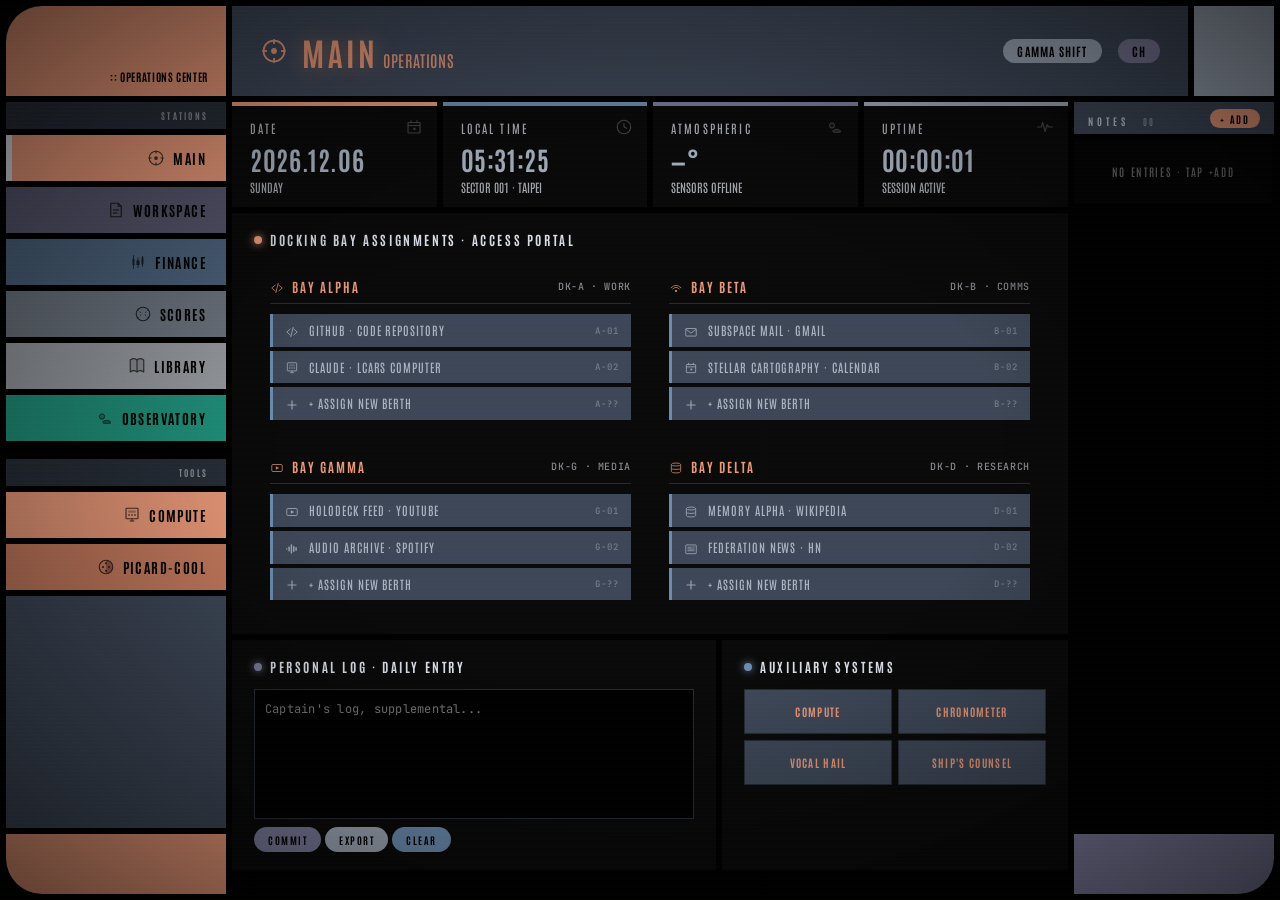
==== commit 3ce12905: "Initial commit" ====
--- a/index.html
+++ b/index.html
@@ -2,6 +2,7 @@
 <html lang="zh-Hant">
 <head>
 <meta charset="UTF-8">
+<link rel="icon" href="favicon.ico" sizes="any">
 <meta name="viewport" content="width=device-width, initial-scale=1.0">
 <title>STARBASE 074 :: OPERATIONS</title>
 <style>
@@ -1370,7 +1371,8 @@
      Other pages (MAIN, etc.) keep the compact 11px style.
      ============================================================ */
   .page[data-page="finance"] .panel-title,
-  .page[data-page="scores"] .panel-title {
+  .page[data-page="scores"] .panel-title,
+  .page[data-page="weather"] .panel-title {
     font-family: 'Antonio', sans-serif;
     font-size: 16px;
     letter-spacing: 0.18em;
@@ -1381,7 +1383,8 @@
     gap: 12px;
   }
   .page[data-page="finance"] .panel-title::before,
-  .page[data-page="scores"] .panel-title::before {
+  .page[data-page="scores"] .panel-title::before,
+  .page[data-page="weather"] .panel-title::before {
     width: 12px;
     height: 12px;
   }
@@ -4424,8 +4427,50 @@
   @keyframes wx-dot { from { opacity: 0.1; } to { opacity: 1; } }
   .wx-error { color: var(--lcars-rust); font-size: 11px; }
 
+  /* ── Observatory sub-tab bar (WEATHER / SPACE) ── */
+  .obs-subtab-bar {
+    display: flex;
+    align-items: center;
+    gap: 6px;
+    padding: 4px 20px 2px 20px;
+    border-bottom: 2px solid var(--lcars-frame);
+    margin-bottom: var(--gap);
+  }
+  .obs-subtab-btn {
+    background: var(--lcars-frame);
+    color: var(--lcars-cream);
+    border: none;
+    padding: 8px 18px;
+    font-family: 'Antonio', sans-serif;
+    font-size: 13px;
+    font-weight: 700;
+    letter-spacing: 0.18em;
+    cursor: pointer;
+    border-radius: 0;
+    transition: background 0.15s, color 0.15s, opacity 0.15s;
+    opacity: 0.55;
+    text-transform: uppercase;
+  }
+  .obs-subtab-btn:hover { opacity: 1; }
+  .obs-subtab-btn.active {
+    background: var(--lcars-cream);
+    color: var(--lcars-bg);
+    opacity: 1;
+  }
+  /* City/district selectors pushed to the far right of the tab bar */
+  .obs-subtab-selectors {
+    margin-left: auto;
+    display: flex;
+    align-items: center;
+    gap: 8px;
+  }
+  .obs-subtab-panel { display: flex; flex-direction: column; gap: var(--gap); }
+  .obs-subtab-panel[hidden] { display: none; }
+
   /* 日照 + 逐小時 */
-  .wx-mid-panel .panel-title { margin-bottom: 0; }
+  /* canvas 緊接標題列，不需要額外底邊距 */
+  .wx-mid-panel .panel-title { margin-bottom: 10px; }
+  /* 即時氣象 panel */
   .wx-mid-body { display: flex; align-items: stretch; }
   .wx-sun-canvas {
     flex-shrink: 0; display: block;
@@ -4493,6 +4538,114 @@
   .wx-credit  { font-size: 10px; color: var(--lcars-dim); padding: 2px 0 6px; }
   .wx-credit a { color: var(--lcars-dim); text-decoration: none; }
   .wx-credit a:hover { color: var(--lcars-cream); }
+
+  /* ============================================================
+     SPACE TAB
+     ============================================================ */
+
+  .sp-credit { font-size: 10px; color: var(--lcars-dim); padding-top: 8px; letter-spacing: 0.08em; }
+  .sp-error  { color: var(--lcars-rust); font-size: 12px; padding: 20px 0; }
+  .sp-loading-dot {
+    width: 8px; height: 8px; border-radius: 50%;
+    background: var(--lcars-blue);
+    animation: wx-dot 0.8s ease-in-out infinite alternate;
+  }
+
+  /* ── APOD ── */
+  .sp-apod-body {
+    display: grid; grid-template-columns: 1fr 1fr;
+    gap: 20px; align-items: start;
+  }
+  .sp-apod-img-wrap {
+    position: relative; background: var(--lcars-frame);
+    overflow: hidden; aspect-ratio: 16 / 10;
+    display: flex; align-items: center; justify-content: center;
+  }
+  .sp-apod-img-wrap a { display: block; width: 100%; height: 100%; }
+  .sp-apod-img-wrap img {
+    width: 100%; height: 100%; object-fit: cover; display: block;
+    transition: opacity 0.2s;
+  }
+  .sp-apod-img-wrap a:hover img { opacity: 0.82; }
+  .sp-apod-placeholder {
+    position: absolute; inset: 0;
+    display: flex; align-items: center; justify-content: center;
+  }
+  .sp-apod-title {
+    font-family: 'Antonio', sans-serif;
+    font-size: 17px; font-weight: 700;
+    letter-spacing: 0.1em; color: var(--lcars-cream); margin-bottom: 4px;
+  }
+  .sp-apod-date  { font-size: 11px; color: var(--lcars-dim); letter-spacing: 0.15em; margin-bottom: 12px; }
+  .sp-apod-desc  {
+    font-size: 14px; line-height: 1.75; color: var(--lcars-text);
+    max-height: 260px; overflow-y: auto; padding-right: 6px;
+    scrollbar-width: thin; scrollbar-color: var(--lcars-muted) transparent;
+  }
+
+
+  /* ── Orbit map ── */
+  .sp-orbit-panel .panel-title { align-items: baseline; flex-wrap: wrap; }
+  .sp-orbit-note {
+    margin-left: 8px; font-size: 11px; letter-spacing: 0.08em;
+    color: var(--lcars-dim); font-family: 'Noto Sans TC', sans-serif; font-weight: 400;
+  }
+  .sp-orbit-wrap {
+    position: relative;
+    cursor: grab;
+    user-select: none;
+    touch-action: none;
+  }
+  .sp-orbit-wrap:active { cursor: grabbing; }
+  .sp-orbit-canvas { display: block; width: 100%; aspect-ratio: 16/9; background: #02050a; }
+
+  /* HUD overlay */
+  .sp-orbit-hud {
+    position: absolute; top: 10px; right: 10px;
+    display: flex; align-items: center; gap: 10px;
+  }
+  .sp-orbit-angles {
+    display: flex; align-items: center; gap: 6px;
+    background: rgba(2,5,10,0.75);
+    border: 1px solid var(--lcars-muted);
+    padding: 4px 10px; border-radius: 2px;
+  }
+  .sp-orbit-angle-label {
+    font-family: 'Antonio', sans-serif; font-size: 9px;
+    letter-spacing: 0.15em; color: var(--lcars-dim);
+  }
+  .sp-orbit-angle-val {
+    font-family: 'Antonio', sans-serif; font-size: 12px; font-weight: 700;
+    color: var(--lcars-text); letter-spacing: 0.06em; min-width: 34px;
+  }
+  .sp-orbit-reset {
+    font-family: 'Antonio', sans-serif; font-size: 10px; font-weight: 700;
+    letter-spacing: 0.15em; color: var(--lcars-dim);
+    background: rgba(2,5,10,0.75); border: 1px solid var(--lcars-muted);
+    padding: 4px 10px; cursor: pointer; border-radius: 2px;
+    transition: color 0.15s, border-color 0.15s;
+  }
+  .sp-orbit-reset:hover { color: var(--lcars-orange); border-color: var(--lcars-orange); }
+  .sp-orbit-hint {
+    position: absolute; bottom: 8px; left: 50%;
+    transform: translateX(-50%);
+    font-family: 'Antonio', sans-serif; font-size: 9px;
+    letter-spacing: 0.15em; color: var(--lcars-muted);
+    pointer-events: none; opacity: 0.6;
+  }
+  .sp-voyager-row {
+    display: flex; align-items: center; gap: 20px;
+    padding-top: 10px; border-top: 1px solid var(--lcars-frame); margin-top: 8px;
+  }
+  .sp-voy-item { display: flex; align-items: center; gap: 8px; }
+  .sp-voy-dot  { width: 10px; height: 10px; border-radius: 2px; flex-shrink: 0; }
+  .sp-voy-name { font-family: 'Antonio', sans-serif; font-size: 12px; letter-spacing: 0.14em; color: var(--lcars-cream); }
+  .sp-voy-au   { font-family: 'Antonio', sans-serif; font-size: 13px; font-weight: 700; color: var(--lcars-text); letter-spacing: 0.06em; }
+
+  /* RWD */
+  @media (max-width: 800px) {
+    .sp-apod-body { grid-template-columns: 1fr; }
+  }
 
   @media (max-width: 900px) {
     .wx-daily-grid { grid-template-columns: repeat(4, 1fr); }
@@ -4851,7 +5004,7 @@
     <button class="nav-btn tab-btn blue"   onclick="switchPage('finance')" data-tab="finance"><svg class="icon icon-md"><use href="#i-stocks"/></svg><span data-i18n="tabFinance">FINANCE</span></button>
     <button class="nav-btn tab-btn gold"   onclick="switchPage('scores')"  data-tab="scores"><svg class="icon icon-md"><use href="#i-scores"/></svg><span data-i18n="tabScores">SCORES</span></button>
     <button class="nav-btn tab-btn cream"  onclick="switchPage('library')" data-tab="library"><svg class="icon icon-md"><use href="#i-library"/></svg><span data-i18n="tabLibrary">LIBRARY</span></button>
-    <button class="nav-btn tab-btn teal"   onclick="switchPage('weather')" data-tab="weather"><svg class="icon icon-md"><use href="#i-weather"/></svg><span data-i18n="tabWeather">WEATHER</span></button>
+    <button class="nav-btn tab-btn teal"   onclick="switchPage('weather')" data-tab="weather"><svg class="icon icon-md"><use href="#i-weather"/></svg><span data-i18n="tabWeather">OBSERVATORY</span></button>
 
     <!-- TOOL GROUP — utilities -->
     <div class="sidebar-group-label" data-i18n="grpTools">TOOLS</div>
@@ -5269,80 +5422,156 @@
       </div>
     </section>
 
-    <!-- ===== PAGE: WEATHER ===== -->
+    <!-- ===== PAGE: WEATHER / OBSERVATORY ===== -->
     <section class="page" data-page="weather" hidden>
 
-      <!-- 頂部五格：即時天氣 -->
-      <div class="info-strip five">
-
-        <!-- 氣溫 -->
-        <div class="info-card amber" id="wx-card-temp">
-          <div class="info-label">即時氣溫</div>
-          <div class="info-value" id="wx-val-temp">—°C</div>
-          <div class="info-sub" id="wx-val-feel">體感 —°C</div>
-        </div>
-
-        <!-- 天氣現象 -->
-        <div class="info-card violet wx-card-weather">
-          <div class="info-label">天氣現象</div>
-          <div class="wx-weather-main">
-            <span class="wx-weather-emoji" id="wx-val-icon">—</span>
-            <span class="wx-weather-desc" id="wx-val-desc">—</span>
-          </div>
-        </div>
-
-        <!-- 風速 -->
-        <div class="info-card">
-          <div class="info-label">風速</div>
-          <div class="info-value" id="wx-val-wind">—</div>
-          <div class="info-sub" id="wx-val-wd">—</div>
-        </div>
-
-        <!-- 濕度 -->
-        <div class="info-card blue" id="wx-card-humid">
-          <div class="info-label">相對濕度</div>
-          <div class="info-value" id="wx-val-humid">—</div>
-          <div class="info-sub" id="wx-val-pres">— hPa</div>
-        </div>
-
-        <!-- 紫外線 -->
-        <div class="info-card gold" id="wx-card-uv">
-          <div class="info-label">紫外線指數</div>
-          <div class="info-value" id="wx-val-uv">—</div>
-          <div class="info-sub" id="wx-val-uvlabel">—</div>
-        </div>
-
-      </div>
-
-      <!-- 工具列 -->
-      <div class="wx-toolbar">
-        <div class="wx-toolbar-left">
+      <!-- Observatory sub-tab bar -->
+      <div class="obs-subtab-bar">
+        <button class="obs-subtab-btn active" data-subtab="weather"
+                onclick="setObsSubtab('weather')" data-i18n="obsTabWeather">WEATHER</button>
+        <button class="obs-subtab-btn" data-subtab="space"
+                onclick="setObsSubtab('space')" data-i18n="obsTabSpace">SPACE</button>
+
+        <!-- City/district selectors — right side of tab bar, only visible on WEATHER tab -->
+        <div class="obs-subtab-selectors" id="obs-selectors">
           <select class="wx-sel" id="wx-city-select" onchange="wxChangeCity(this.value)"></select>
           <select class="wx-sel" id="wx-district-select" onchange="wxChangeDistrict(this.value)" disabled><option value="">—</option></select>
           <span class="wx-loading" id="wx-loading" hidden><span class="wx-loading-dot"></span></span>
           <span class="wx-error" id="wx-error" hidden></span>
         </div>
-
       </div>
 
-      <!-- 日照軌跡 + 逐小時 -->
-      <div class="panel teal wx-mid-panel">
-        <div class="panel-title">日照軌跡・逐時預報</div>
-        <div class="wx-mid-body">
-          <canvas id="wx-sun-arc" class="wx-sun-canvas"></canvas>
-          <div id="wx-hourly" class="wx-hourly-strip"></div>
+      <!-- ── WEATHER sub-tab ── -->
+      <div class="obs-subtab-panel" data-subtab-panel="weather">
+
+        <!-- 頂部五格：即時天氣 -->
+        <div class="panel wx-realtime-panel">
+          <div class="panel-title">即時氣象</div>
+          <div class="info-strip five">
+
+          <!-- 氣溫 -->
+          <div class="info-card amber" id="wx-card-temp">
+            <div class="info-label">氣溫</div>
+            <div class="info-value" id="wx-val-temp">—°C</div>
+            <div class="info-sub" id="wx-val-feel">體感 —°C</div>
+          </div>
+
+          <!-- 天氣現象 -->
+          <div class="info-card violet wx-card-weather">
+            <div class="info-label">天氣現象</div>
+            <div class="wx-weather-main">
+              <span class="wx-weather-emoji" id="wx-val-icon">—</span>
+              <span class="wx-weather-desc" id="wx-val-desc">—</span>
+            </div>
+          </div>
+
+          <!-- 風速 -->
+          <div class="info-card">
+            <div class="info-label">風速</div>
+            <div class="info-value" id="wx-val-wind">—</div>
+            <div class="info-sub" id="wx-val-wd">—</div>
+          </div>
+
+          <!-- 濕度 -->
+          <div class="info-card blue" id="wx-card-humid">
+            <div class="info-label">相對濕度</div>
+            <div class="info-value" id="wx-val-humid">—</div>
+            <div class="info-sub" id="wx-val-pres">— hPa</div>
+          </div>
+
+          <!-- 紫外線 -->
+          <div class="info-card gold" id="wx-card-uv">
+            <div class="info-label">紫外線指數</div>
+            <div class="info-value" id="wx-val-uv">—</div>
+            <div class="info-sub" id="wx-val-uvlabel">—</div>
+          </div>
+
+          </div><!-- /info-strip five -->
+        </div><!-- /wx-realtime-panel -->
+
+        <!-- 日照軌跡 + 逐小時 -->
+        <div class="panel teal wx-mid-panel">
+          <div class="panel-title">日照軌跡・逐時預報</div>
+          <div class="wx-mid-body">
+            <canvas id="wx-sun-arc" class="wx-sun-canvas"></canvas>
+            <div id="wx-hourly" class="wx-hourly-strip"></div>
+          </div>
         </div>
-      </div>
-
-      <!-- 七天預報：磚塊卡片 -->
-      <div class="panel">
-        <div class="panel-title">七天預報</div>
-        <div id="wx-daily" class="wx-daily-grid"></div>
-        <div class="wx-credit">資料來源：<a href="https://open-meteo.com" target="_blank" rel="noopener">Open-Meteo</a>（CC BY 4.0）</div>
-      </div>
+
+        <!-- 七天預報：磚塊卡片 -->
+        <div class="panel">
+          <div class="panel-title">七天預報</div>
+          <div id="wx-daily" class="wx-daily-grid"></div>
+          <div class="wx-credit">資料來源：<a href="https://open-meteo.com" target="_blank" rel="noopener">Open-Meteo</a>（CC BY 4.0）</div>
+        </div>
+
+      </div><!-- /obs-subtab-panel weather -->
+
+      <!-- ── SPACE sub-tab ── -->
+      <div class="obs-subtab-panel" data-subtab-panel="space" hidden>
+
+        <!-- Row 1: APOD -->
+        <div class="panel sp-apod-panel" id="sp-apod-wrap">
+          <div class="panel-title">ASTRONOMY PICTURE OF THE DAY</div>
+          <div class="sp-apod-body">
+            <div class="sp-apod-img-wrap">
+              <a id="sp-apod-link" href="#" target="_blank" rel="noopener">
+                <img id="sp-apod-img" src="" alt="" hidden />
+              </a>
+              <div class="sp-apod-placeholder" id="sp-apod-placeholder">
+                <span class="sp-loading-dot"></span>
+              </div>
+            </div>
+            <div class="sp-apod-text">
+              <div class="sp-apod-title" id="sp-apod-title">—</div>
+              <div class="sp-apod-date"  id="sp-apod-date">—</div>
+              <div class="sp-apod-desc"  id="sp-apod-desc"></div>
+              <div class="sp-credit">SOURCE: NASA APOD · api.nasa.gov</div>
+            </div>
+          </div>
+        </div>
+
+        <!-- Row 2: 太陽系行星軌道俯視圖 + Voyager -->
+        <div class="panel sp-orbit-panel">
+          <div class="panel-title">
+            SOLAR SYSTEM · HELIOCENTRIC VIEW
+            <span class="sp-orbit-note">行星即時位置 · Voyager 1/2 標示距離</span>
+          </div>
+          <div class="sp-orbit-wrap" id="sp-orbit-wrap">
+            <canvas id="sp-orbit-canvas" class="sp-orbit-canvas"></canvas>
+            <!-- HUD overlay -->
+            <div class="sp-orbit-hud">
+              <div class="sp-orbit-angles">
+                <span class="sp-orbit-angle-label">AZI</span>
+                <span class="sp-orbit-angle-val" id="sp-orbit-azi">0°</span>
+                <span class="sp-orbit-angle-label">TILT</span>
+                <span class="sp-orbit-angle-val" id="sp-orbit-tilt">90°</span>
+                <span class="sp-orbit-angle-label">ZOOM</span>
+                <span class="sp-orbit-angle-val" id="sp-orbit-zoom">1.0×</span>
+              </div>
+              <button class="sp-orbit-reset" id="sp-orbit-reset" title="Reset view">RESET</button>
+            </div>
+            <div class="sp-orbit-hint">DRAG · SCROLL TO ZOOM</div>
+          </div>
+          <div class="sp-voyager-row">
+            <div class="sp-voy-item">
+              <span class="sp-voy-dot" style="background:#ff9966"></span>
+              <span class="sp-voy-name">VOYAGER 1</span>
+              <span class="sp-voy-au" id="sp-voy1-au">~164 AU</span>
+            </div>
+            <div class="sp-voy-item">
+              <span class="sp-voy-dot" style="background:#9977bb"></span>
+              <span class="sp-voy-name">VOYAGER 2</span>
+              <span class="sp-voy-au" id="sp-voy2-au">~137 AU</span>
+            </div>
+            <div class="sp-credit" style="margin-left:auto">SOURCE: astronomy-engine · NASA JPL Horizons</div>
+          </div>
+        </div>
+
+      </div><!-- /obs-subtab-panel space -->
 
     </section>
-    <!-- ===== END PAGE: WEATHER ===== -->
+    <!-- ===== END PAGE: WEATHER / OBSERVATORY ===== -->
 
   </div>
 
@@ -5377,6 +5606,8 @@
 <script src="js/attendance.js"></script>
 <script src="js/project.js"></script>
 <script src="js/weather.js"></script>
+<script src="js/space.js"></script>
+<script src="https://cdn.jsdelivr.net/npm/astronomy-engine@2.1.19/astronomy.browser.min.js"></script>
 <script src="js/core.js"></script>
 
 <div id="treemap-tooltip" class="treemap-tooltip">
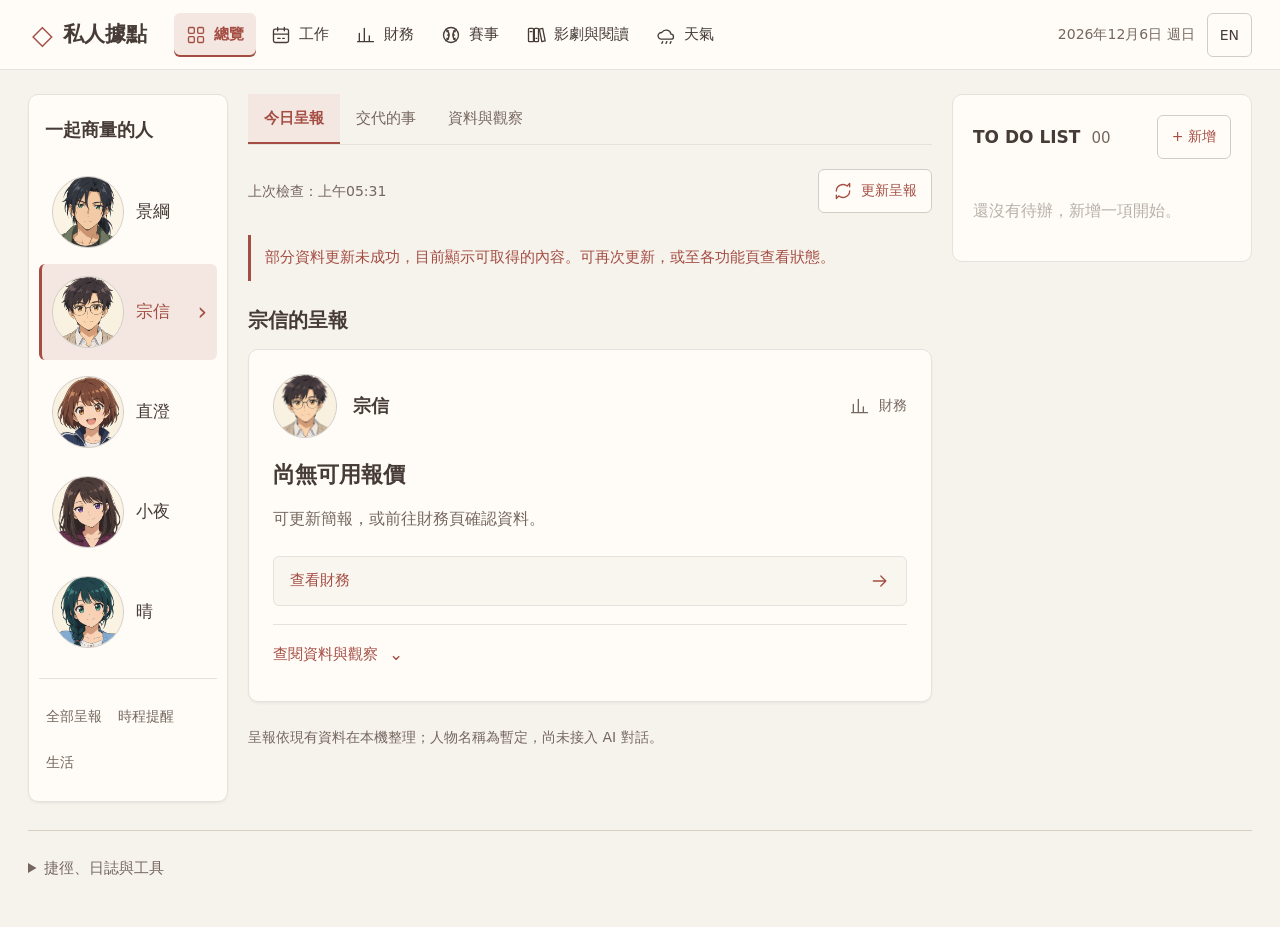
==== commit 59f0abb0: "1021.0036 新介面更新調整" ====
--- a/index.html
+++ b/index.html
@@ -4,14 +4,14 @@
 <meta charset="UTF-8">
 <link rel="icon" href="favicon.ico" sizes="any">
 <meta name="viewport" content="width=device-width, initial-scale=1.0">
-<title>STARBASE 074 :: OPERATIONS</title>
+<title>私人據點 · 呈報簿</title>
 <style>
   /* ============================================================
      LCARS — Starbase Operations Console
      Picard-era palette (deep navy base, refined accents)
      ============================================================ */
 
-  @import url('https://fonts.googleapis.com/css2?family=Antonio:wght@400;500;600;700&family=JetBrains+Mono:wght@400;500&family=Oxanium:wght@400;500;600&display=swap');
+  /* Use system fonts for consistent, immediately available text rendering. */
 
   :root {
     /* Picard-era LCARS palette — deep, refined */
@@ -1614,36 +1614,6 @@
   }
 
   .tool-display.hidden { display: none; }
-
-  .calc-display {
-    font-size: 22px;
-    color: var(--lcars-orange);
-    text-align: right;
-    width: 100%;
-    font-weight: 600;
-  }
-
-  .calc-pad {
-    display: grid;
-    grid-template-columns: repeat(4, 1fr);
-    gap: 3px;
-    margin-top: 6px;
-  }
-  .calc-key {
-    background: var(--lcars-frame);
-    border: none;
-    color: var(--lcars-text);
-    padding: 8px;
-    font-family: inherit;
-    font-size: 13px;
-    font-weight: 600;
-    cursor: pointer;
-    border-radius: 4px;
-  }
-  .calc-key:hover { background: var(--lcars-orange); color: var(--lcars-bg); }
-  .calc-key.op { background: var(--lcars-violet); color: var(--lcars-bg); }
-  .calc-key.eq { background: var(--lcars-orange); color: var(--lcars-bg); }
-  .calc-key.clr { background: var(--lcars-rust); color: var(--lcars-bg); }
 
   /* Timer */
   .timer-display {
@@ -4427,7 +4397,7 @@
   @keyframes wx-dot { from { opacity: 0.1; } to { opacity: 1; } }
   .wx-error { color: var(--lcars-rust); font-size: 11px; }
 
-  /* ── Observatory sub-tab bar (WEATHER / SPACE) ── */
+  /* ── Weather location controls ── */
   .obs-subtab-bar {
     display: flex;
     align-items: center;
@@ -4435,27 +4405,6 @@
     padding: 4px 20px 2px 20px;
     border-bottom: 2px solid var(--lcars-frame);
     margin-bottom: var(--gap);
-  }
-  .obs-subtab-btn {
-    background: var(--lcars-frame);
-    color: var(--lcars-cream);
-    border: none;
-    padding: 8px 18px;
-    font-family: 'Antonio', sans-serif;
-    font-size: 13px;
-    font-weight: 700;
-    letter-spacing: 0.18em;
-    cursor: pointer;
-    border-radius: 0;
-    transition: background 0.15s, color 0.15s, opacity 0.15s;
-    opacity: 0.55;
-    text-transform: uppercase;
-  }
-  .obs-subtab-btn:hover { opacity: 1; }
-  .obs-subtab-btn.active {
-    background: var(--lcars-cream);
-    color: var(--lcars-bg);
-    opacity: 1;
   }
   /* City/district selectors pushed to the far right of the tab bar */
   .obs-subtab-selectors {
@@ -4539,114 +4488,6 @@
   .wx-credit a { color: var(--lcars-dim); text-decoration: none; }
   .wx-credit a:hover { color: var(--lcars-cream); }
 
-  /* ============================================================
-     SPACE TAB
-     ============================================================ */
-
-  .sp-credit { font-size: 10px; color: var(--lcars-dim); padding-top: 8px; letter-spacing: 0.08em; }
-  .sp-error  { color: var(--lcars-rust); font-size: 12px; padding: 20px 0; }
-  .sp-loading-dot {
-    width: 8px; height: 8px; border-radius: 50%;
-    background: var(--lcars-blue);
-    animation: wx-dot 0.8s ease-in-out infinite alternate;
-  }
-
-  /* ── APOD ── */
-  .sp-apod-body {
-    display: grid; grid-template-columns: 1fr 1fr;
-    gap: 20px; align-items: start;
-  }
-  .sp-apod-img-wrap {
-    position: relative; background: var(--lcars-frame);
-    overflow: hidden; aspect-ratio: 16 / 10;
-    display: flex; align-items: center; justify-content: center;
-  }
-  .sp-apod-img-wrap a { display: block; width: 100%; height: 100%; }
-  .sp-apod-img-wrap img {
-    width: 100%; height: 100%; object-fit: cover; display: block;
-    transition: opacity 0.2s;
-  }
-  .sp-apod-img-wrap a:hover img { opacity: 0.82; }
-  .sp-apod-placeholder {
-    position: absolute; inset: 0;
-    display: flex; align-items: center; justify-content: center;
-  }
-  .sp-apod-title {
-    font-family: 'Antonio', sans-serif;
-    font-size: 17px; font-weight: 700;
-    letter-spacing: 0.1em; color: var(--lcars-cream); margin-bottom: 4px;
-  }
-  .sp-apod-date  { font-size: 11px; color: var(--lcars-dim); letter-spacing: 0.15em; margin-bottom: 12px; }
-  .sp-apod-desc  {
-    font-size: 14px; line-height: 1.75; color: var(--lcars-text);
-    max-height: 260px; overflow-y: auto; padding-right: 6px;
-    scrollbar-width: thin; scrollbar-color: var(--lcars-muted) transparent;
-  }
-
-
-  /* ── Orbit map ── */
-  .sp-orbit-panel .panel-title { align-items: baseline; flex-wrap: wrap; }
-  .sp-orbit-note {
-    margin-left: 8px; font-size: 11px; letter-spacing: 0.08em;
-    color: var(--lcars-dim); font-family: 'Noto Sans TC', sans-serif; font-weight: 400;
-  }
-  .sp-orbit-wrap {
-    position: relative;
-    cursor: grab;
-    user-select: none;
-    touch-action: none;
-  }
-  .sp-orbit-wrap:active { cursor: grabbing; }
-  .sp-orbit-canvas { display: block; width: 100%; aspect-ratio: 16/9; background: #02050a; }
-
-  /* HUD overlay */
-  .sp-orbit-hud {
-    position: absolute; top: 10px; right: 10px;
-    display: flex; align-items: center; gap: 10px;
-  }
-  .sp-orbit-angles {
-    display: flex; align-items: center; gap: 6px;
-    background: rgba(2,5,10,0.75);
-    border: 1px solid var(--lcars-muted);
-    padding: 4px 10px; border-radius: 2px;
-  }
-  .sp-orbit-angle-label {
-    font-family: 'Antonio', sans-serif; font-size: 9px;
-    letter-spacing: 0.15em; color: var(--lcars-dim);
-  }
-  .sp-orbit-angle-val {
-    font-family: 'Antonio', sans-serif; font-size: 12px; font-weight: 700;
-    color: var(--lcars-text); letter-spacing: 0.06em; min-width: 34px;
-  }
-  .sp-orbit-reset {
-    font-family: 'Antonio', sans-serif; font-size: 10px; font-weight: 700;
-    letter-spacing: 0.15em; color: var(--lcars-dim);
-    background: rgba(2,5,10,0.75); border: 1px solid var(--lcars-muted);
-    padding: 4px 10px; cursor: pointer; border-radius: 2px;
-    transition: color 0.15s, border-color 0.15s;
-  }
-  .sp-orbit-reset:hover { color: var(--lcars-orange); border-color: var(--lcars-orange); }
-  .sp-orbit-hint {
-    position: absolute; bottom: 8px; left: 50%;
-    transform: translateX(-50%);
-    font-family: 'Antonio', sans-serif; font-size: 9px;
-    letter-spacing: 0.15em; color: var(--lcars-muted);
-    pointer-events: none; opacity: 0.6;
-  }
-  .sp-voyager-row {
-    display: flex; align-items: center; gap: 20px;
-    padding-top: 10px; border-top: 1px solid var(--lcars-frame); margin-top: 8px;
-  }
-  .sp-voy-item { display: flex; align-items: center; gap: 8px; }
-  .sp-voy-dot  { width: 10px; height: 10px; border-radius: 2px; flex-shrink: 0; }
-  .sp-voy-name { font-family: 'Antonio', sans-serif; font-size: 12px; letter-spacing: 0.14em; color: var(--lcars-cream); }
-  .sp-voy-au   { font-family: 'Antonio', sans-serif; font-size: 13px; font-weight: 700; color: var(--lcars-text); letter-spacing: 0.06em; }
-
-  /* RWD */
-  @media (max-width: 800px) {
-    .sp-apod-body { grid-template-columns: 1fr; }
-  }
-
   @media (max-width: 900px) {
     .wx-daily-grid { grid-template-columns: repeat(4, 1fr); }
     .wx-mid-body { flex-direction: column; }
@@ -4654,6 +4495,7 @@
   }
 </style>
 
+<link rel="stylesheet" href="css/redesign.css?v=search-focus-20261021">
 </head>
 <body>
 
@@ -4978,40 +4820,38 @@
       <div style="display:flex; align-items:center; gap:14px;">
         <svg class="icon icon-lg" id="pageIcon" style="color:var(--lcars-orange)"><use href="#i-ops"/></svg>
         <div>
-          <span class="station-id" id="pageTitle" data-i18n="tabMain">MAIN</span>
+          <h1 class="station-id" id="pageTitle" data-i18n="tabMain">MAIN</h1>
           <span class="sub" id="pageSubtitle" data-i18n="mainSub">OPERATIONS</span>
         </div>
       </div>
+
+    </div>
+    <div class="header-cap"></div>
+  </div>
+
+  <!-- ============================================================ -->
+  <!-- SIDEBAR                                                      -->
+  <!-- ============================================================ -->
+  <div class="sidebar">
+    <!-- TAB GROUP — page navigation -->
+    <div class="sidebar-group-label" data-i18n="grpStations">STATIONS</div>
+
+    <button class="nav-btn tab-btn"        onclick="switchPage('main')"    data-tab="main"><svg class="icon icon-md"><use href="#i-ops"/></svg><span data-i18n="tabMain">MAIN</span></button>
+    <button class="nav-btn tab-btn violet" onclick="switchPage('project')" data-tab="project"><svg class="icon icon-md"><use href="#i-missions"/></svg><span data-i18n="tabWorkspace">WORKSPACE</span></button>
+    <button class="nav-btn tab-btn blue"   onclick="switchPage('finance')" data-tab="finance"><svg class="icon icon-md"><use href="#i-stocks"/></svg><span data-i18n="tabFinance">FINANCE</span></button>
+    <button class="nav-btn tab-btn gold"   onclick="switchPage('scores')"  data-tab="scores"><svg class="icon icon-md"><use href="#i-scores"/></svg><span data-i18n="tabScores">SCORES</span></button>
+    <button class="nav-btn tab-btn cream"  onclick="switchPage('library')" data-tab="library"><svg class="icon icon-md"><use href="#i-library"/></svg><span data-i18n="tabLibrary">LIBRARY</span></button>
+    <button class="nav-btn tab-btn teal"   onclick="switchPage('weather')" data-tab="weather"><svg class="icon icon-md"><use href="#i-weather"/></svg><span data-i18n="tabWeather">OBSERVATORY</span></button>
+
+    <!-- TOOL GROUP — utilities -->
+
+
       <div class="header-status">
         <span class="status-pill gold" id="shift-pill" data-shift>—</span>
         <button class="lang-toggle refresh-btn" id="refreshBtn" onclick="refreshCurrentPage()" hidden><span data-i18n="btnRefresh">REFRESH</span></button>
         <button class="lang-toggle" id="pageActionBtn" onclick="pageActionBtnClick()" hidden></button>
 <button class="lang-toggle" id="langToggle" onclick="toggleLang()">CH</button>
       </div>
-    </div>
-    <div class="header-cap"></div>
-  </div>
-
-  <!-- ============================================================ -->
-  <!-- SIDEBAR                                                      -->
-  <!-- ============================================================ -->
-  <div class="sidebar">
-    <!-- TAB GROUP — page navigation -->
-    <div class="sidebar-group-label" data-i18n="grpStations">STATIONS</div>
-
-    <button class="nav-btn tab-btn"        onclick="switchPage('main')"    data-tab="main"><svg class="icon icon-md"><use href="#i-ops"/></svg><span data-i18n="tabMain">MAIN</span></button>
-    <button class="nav-btn tab-btn violet" onclick="switchPage('project')" data-tab="project"><svg class="icon icon-md"><use href="#i-missions"/></svg><span data-i18n="tabWorkspace">WORKSPACE</span></button>
-    <button class="nav-btn tab-btn blue"   onclick="switchPage('finance')" data-tab="finance"><svg class="icon icon-md"><use href="#i-stocks"/></svg><span data-i18n="tabFinance">FINANCE</span></button>
-    <button class="nav-btn tab-btn gold"   onclick="switchPage('scores')"  data-tab="scores"><svg class="icon icon-md"><use href="#i-scores"/></svg><span data-i18n="tabScores">SCORES</span></button>
-    <button class="nav-btn tab-btn cream"  onclick="switchPage('library')" data-tab="library"><svg class="icon icon-md"><use href="#i-library"/></svg><span data-i18n="tabLibrary">LIBRARY</span></button>
-    <button class="nav-btn tab-btn teal"   onclick="switchPage('weather')" data-tab="weather"><svg class="icon icon-md"><use href="#i-weather"/></svg><span data-i18n="tabWeather">OBSERVATORY</span></button>
-
-    <!-- TOOL GROUP — utilities -->
-    <div class="sidebar-group-label" data-i18n="grpTools">TOOLS</div>
-
-    <button class="nav-btn"        onclick="showTool('calc')"><svg class="icon icon-md"><use href="#i-compute"/></svg><span data-i18n="navCompute">COMPUTE</span></button>
-    <button class="nav-btn rust"   onclick="cycleTheme()" data-theme-btn><svg class="icon icon-md"><use href="#i-theme"/></svg><span data-i18n="navTheme">THEME</span></button>
-
     <div class="sidebar-spacer"></div>
     <div class="sidebar-elbow-bottom"></div>
   </div>
@@ -5023,6 +4863,10 @@
 
     <!-- ===== PAGE: MAIN ===== -->
     <section class="page" data-page="main">
+
+    <div id="briefing-home" aria-label="呈報簿"></div>
+    <details class="legacy-tools">
+      <summary>捷徑、日誌與工具</summary>
 
     <!-- Info strip -->
     <div class="info-strip">
@@ -5164,35 +5008,6 @@
       <div class="panel blue">
         <div class="panel-title"><span data-i18n="auxTitle">AUXILIARY SYSTEMS</span></div>
 
-        <!-- Calculator -->
-        <div class="tool-display hidden" id="calc-tool">
-          <div style="width:100%">
-            <input class="calc-display" id="calc-screen" value="0" readonly>
-            <div class="calc-pad">
-              <button class="calc-key clr" onclick="calcClr()">AC</button>
-              <button class="calc-key op" onclick="calcIn('(')">(</button>
-              <button class="calc-key op" onclick="calcIn(')')">)</button>
-              <button class="calc-key op" onclick="calcIn('/')">÷</button>
-              <button class="calc-key" onclick="calcIn('7')">7</button>
-              <button class="calc-key" onclick="calcIn('8')">8</button>
-              <button class="calc-key" onclick="calcIn('9')">9</button>
-              <button class="calc-key op" onclick="calcIn('*')">×</button>
-              <button class="calc-key" onclick="calcIn('4')">4</button>
-              <button class="calc-key" onclick="calcIn('5')">5</button>
-              <button class="calc-key" onclick="calcIn('6')">6</button>
-              <button class="calc-key op" onclick="calcIn('-')">−</button>
-              <button class="calc-key" onclick="calcIn('1')">1</button>
-              <button class="calc-key" onclick="calcIn('2')">2</button>
-              <button class="calc-key" onclick="calcIn('3')">3</button>
-              <button class="calc-key op" onclick="calcIn('+')">+</button>
-              <button class="calc-key" onclick="calcIn('0')">0</button>
-              <button class="calc-key" onclick="calcIn('.')">.</button>
-              <button class="calc-key" onclick="calcDel()">⌫</button>
-              <button class="calc-key eq" onclick="calcEq()">=</button>
-            </div>
-          </div>
-        </div>
-
         <!-- Timer -->
         <div class="tool-display hidden" id="timer-tool">
           <div style="width:100%">
@@ -5206,7 +5021,6 @@
         </div>
 
         <div class="tools-grid" id="tools-default">
-          <button class="tool-btn" onclick="showTool('calc')" data-i18n="btnCompute">COMPUTE</button>
           <button class="tool-btn" onclick="showTool('timer')" data-i18n="btnChrono">CHRONOMETER</button>
           <button class="tool-btn" onclick="speakStatus()" data-i18n="btnHail">VOCAL HAIL</button>
           <button class="tool-btn" onclick="randomQuote()" data-i18n="btnCounsel">SHIP'S COUNSEL</button>
@@ -5219,6 +5033,7 @@
 
     </div>
 
+    </details>
     </section>
     <!-- ===== END PAGE: MAIN ===== -->
 
@@ -5427,10 +5242,6 @@
 
       <!-- Observatory sub-tab bar -->
       <div class="obs-subtab-bar">
-        <button class="obs-subtab-btn active" data-subtab="weather"
-                onclick="setObsSubtab('weather')" data-i18n="obsTabWeather">WEATHER</button>
-        <button class="obs-subtab-btn" data-subtab="space"
-                onclick="setObsSubtab('space')" data-i18n="obsTabSpace">SPACE</button>
 
         <!-- City/district selectors — right side of tab bar, only visible on WEATHER tab -->
         <div class="obs-subtab-selectors" id="obs-selectors">
@@ -5506,69 +5317,6 @@
         </div>
 
       </div><!-- /obs-subtab-panel weather -->
-
-      <!-- ── SPACE sub-tab ── -->
-      <div class="obs-subtab-panel" data-subtab-panel="space" hidden>
-
-        <!-- Row 1: APOD -->
-        <div class="panel sp-apod-panel" id="sp-apod-wrap">
-          <div class="panel-title">ASTRONOMY PICTURE OF THE DAY</div>
-          <div class="sp-apod-body">
-            <div class="sp-apod-img-wrap">
-              <a id="sp-apod-link" href="#" target="_blank" rel="noopener">
-                <img id="sp-apod-img" src="" alt="" hidden />
-              </a>
-              <div class="sp-apod-placeholder" id="sp-apod-placeholder">
-                <span class="sp-loading-dot"></span>
-              </div>
-            </div>
-            <div class="sp-apod-text">
-              <div class="sp-apod-title" id="sp-apod-title">—</div>
-              <div class="sp-apod-date"  id="sp-apod-date">—</div>
-              <div class="sp-apod-desc"  id="sp-apod-desc"></div>
-              <div class="sp-credit">SOURCE: NASA APOD · api.nasa.gov</div>
-            </div>
-          </div>
-        </div>
-
-        <!-- Row 2: 太陽系行星軌道俯視圖 + Voyager -->
-        <div class="panel sp-orbit-panel">
-          <div class="panel-title">
-            SOLAR SYSTEM · HELIOCENTRIC VIEW
-            <span class="sp-orbit-note">行星即時位置 · Voyager 1/2 標示距離</span>
-          </div>
-          <div class="sp-orbit-wrap" id="sp-orbit-wrap">
-            <canvas id="sp-orbit-canvas" class="sp-orbit-canvas"></canvas>
-            <!-- HUD overlay -->
-            <div class="sp-orbit-hud">
-              <div class="sp-orbit-angles">
-                <span class="sp-orbit-angle-label">AZI</span>
-                <span class="sp-orbit-angle-val" id="sp-orbit-azi">0°</span>
-                <span class="sp-orbit-angle-label">TILT</span>
-                <span class="sp-orbit-angle-val" id="sp-orbit-tilt">90°</span>
-                <span class="sp-orbit-angle-label">ZOOM</span>
-                <span class="sp-orbit-angle-val" id="sp-orbit-zoom">1.0×</span>
-              </div>
-              <button class="sp-orbit-reset" id="sp-orbit-reset" title="Reset view">RESET</button>
-            </div>
-            <div class="sp-orbit-hint">DRAG · SCROLL TO ZOOM</div>
-          </div>
-          <div class="sp-voyager-row">
-            <div class="sp-voy-item">
-              <span class="sp-voy-dot" style="background:#ff9966"></span>
-              <span class="sp-voy-name">VOYAGER 1</span>
-              <span class="sp-voy-au" id="sp-voy1-au">~164 AU</span>
-            </div>
-            <div class="sp-voy-item">
-              <span class="sp-voy-dot" style="background:#9977bb"></span>
-              <span class="sp-voy-name">VOYAGER 2</span>
-              <span class="sp-voy-au" id="sp-voy2-au">~137 AU</span>
-            </div>
-            <div class="sp-credit" style="margin-left:auto">SOURCE: astronomy-engine · NASA JPL Horizons</div>
-          </div>
-        </div>
-
-      </div><!-- /obs-subtab-panel space -->
 
     </section>
     <!-- ===== END PAGE: WEATHER / OBSERVATORY ===== -->
@@ -5599,16 +5347,15 @@
 
 <script src="js/finance.js"></script>
 <script src="js/scores.js"></script>
-<script src="js/notes.js"></script>
-<script src="js/library.js"></script>
-<script src="js/films.js"></script>
-<script src="js/reading.js"></script>
+<script src="js/notes.js?v=search-focus-20261021"></script>
+<script src="js/library.js?v=search-focus-20261021"></script>
+<script src="js/films.js?v=search-focus-20261021"></script>
+<script src="js/reading.js?v=search-focus-20261021"></script>
 <script src="js/attendance.js"></script>
 <script src="js/project.js"></script>
 <script src="js/weather.js"></script>
-<script src="js/space.js"></script>
-<script src="https://cdn.jsdelivr.net/npm/astronomy-engine@2.1.19/astronomy.browser.min.js"></script>
 <script src="js/core.js"></script>
+<script src="js/briefing.js?v=search-focus-20261021"></script>
 
 <div id="treemap-tooltip" class="treemap-tooltip">
   <span id="treemap-tooltip-code"></span>
--- a/css/redesign.css
+++ b/css/redesign.css
@@ -0,0 +1,460 @@
+/* Shared UI: warm surfaces, consistent hierarchy, 16px body and 44px controls. */
+:root {
+  --lcars-bg:#f6f2ec; --lcars-panel:#fffcf7; --lcars-frame:#eee5dc;
+  --lcars-text:#463b36; --lcars-orange:#a44d43; --lcars-rust:#a44d43;
+  --lcars-blue:#526c7a; --lcars-violet:#79677d; --lcars-gold:#866640;
+  --lcars-cream:#51453e; --lcars-dim:#75675f; --lcars-muted:#d9cec3;
+  --ui-nav:var(--lcars-panel); --ui-nav-text:var(--lcars-text);
+  --ui-nav-selected:color-mix(in srgb,var(--lcars-orange) 12%,var(--lcars-panel));
+  --ui-agenda:var(--lcars-panel); --ui-note:var(--lcars-panel);
+  --ui-sans:system-ui,-apple-system,'Segoe UI','Microsoft JhengHei',sans-serif;
+  --ui-line:color-mix(in srgb,var(--lcars-text) 14%,var(--lcars-panel));
+  --ui-line-strong:color-mix(in srgb,var(--lcars-text) 25%,var(--lcars-panel));
+  --ui-soft:color-mix(in srgb,var(--lcars-bg) 65%,var(--lcars-panel));
+  --ui-radius:10px; --ui-radius-sm:6px;
+  --ui-shadow:0 2px 4px -3px color-mix(in srgb,var(--lcars-text) 22%,transparent);
+  --ui-positive:color-mix(in srgb,#37654b 75%,var(--lcars-text));
+  --ui-negative:color-mix(in srgb,#9c453f 75%,var(--lcars-text));
+}
+html,body { font-family:var(--ui-sans); font-size:16px; line-height:1.7; letter-spacing:normal; }
+body::before,body::after { display:none; }
+body .console [class] { font-family:var(--ui-sans); letter-spacing:normal; }
+button,input,textarea,select { font-family:var(--ui-sans); font-size:inherit; }
+button { cursor:pointer; }
+button:disabled { cursor:wait; opacity:.65; }
+a,button,input,textarea,select,summary { outline-offset:3px; }
+:focus-visible { outline:3px solid var(--lcars-blue); }
+[hidden] { display:none !important; }
+.ui-icon { width:20px; height:20px; vertical-align:middle; flex-shrink:0; }
+.console { display:grid; grid-template-columns:minmax(0,1fr); grid-template-rows:auto auto 1fr; grid-template-areas:'sidebar' 'header' 'main'; padding:0; gap:0; min-height:100vh; max-width:1920px; margin:0 auto; }
+.header { grid-area:header; display:flex; align-items:center; padding:12px 28px; min-height:64px; border-bottom:1px solid var(--lcars-muted); background:var(--lcars-bg); }
+.header-elbow,.header-cap,#pageIcon,#pageSubtitle,#shift-pill,.sidebar-elbow-bottom,.sidebar-group-label,.rightbar-elbow { display:none; }
+.header-bar { display:flex; align-items:center; justify-content:space-between; gap:16px; padding:0; width:100%; background:none; }
+.station-id { font-size:18px; color:var(--lcars-text); font-weight:600; text-shadow:none; }
+.header-status { display:flex; align-items:center; gap:10px; font-size:14px; }
+.workspace-date { font-size:14px; color:var(--lcars-dim); white-space:nowrap; margin-right:12px; }
+.lang-toggle { min-height:44px; padding:8px 12px; border:1px solid var(--lcars-muted); border-radius:5px; background:var(--lcars-panel); color:var(--lcars-text); font-size:14px; }
+.sidebar { grid-area:sidebar; display:flex; flex-direction:row; align-items:center; flex-wrap:wrap; gap:4px; position:static; height:auto; padding:0 24px; background:var(--ui-nav); border:0; border-bottom:1px solid var(--lcars-muted); border-radius:0; }
+.workspace-brand { display:flex; align-items:center; gap:10px; padding:18px 24px 18px 4px; color:var(--ui-nav-text); font-size:22px; line-height:1.4; white-space:nowrap; }
+.workspace-mark { color:var(--lcars-orange); font-size:30px; line-height:1; }
+.workspace-brand strong { font-weight:600; }
+.sidebar .nav-btn { display:flex; align-items:center; justify-content:flex-start; gap:8px; border:0; background:transparent; color:var(--ui-nav-text); border-radius:0; padding:18px 14px; min-height:64px; text-align:left; font-size:16px; font-weight:400; text-transform:none; transition:background .15s; }
+.sidebar .nav-btn:hover { background:var(--lcars-frame); padding-right:14px; }
+.sidebar .tab-btn.active { background:var(--ui-nav-selected); color:var(--lcars-orange); box-shadow:inset 0 -3px var(--lcars-orange); font-weight:600; }
+.sidebar .tab-btn:not(.active) { opacity:1; }
+.sidebar-spacer { display:none; }
+.main { grid-area:main; min-width:0; display:block; background:var(--lcars-bg); width:100%; max-width:1440px; margin-inline:auto; padding:24px 28px 36px; }
+.page:not([hidden]) { display:block; }
+#briefing-home,.legacy-tools { width:100%; max-width:1280px; margin:0 auto; }
+.briefing-heading { display:flex; align-items:center; justify-content:space-between; gap:20px; margin-bottom:28px; }
+.briefing-heading h1 { font-size:28px; line-height:1.4; font-weight:650; color:var(--lcars-text); margin:0; }
+.briefing-heading p { font-size:14px; line-height:1.6; color:var(--lcars-dim); margin:7px 0 0; }
+.briefing-button { display:inline-flex; align-items:center; justify-content:center; gap:8px; font-size:15px; font-weight:500; min-height:44px; padding:9px 14px; background:var(--lcars-panel); color:var(--lcars-orange); border:1px solid var(--lcars-muted); border-radius:5px; white-space:nowrap; }
+.briefing-button:hover { background:var(--lcars-frame); }
+.briefing-link { display:inline-flex; gap:8px; align-items:center; min-height:44px; padding:8px 0; border:0; background:transparent; font-size:15px; font-weight:500; line-height:1.5; color:var(--lcars-orange); text-align:left; }
+.briefing-link:hover { text-decoration:underline; text-underline-offset:4px; }
+.home-workspace { display:block; }
+.home-tasks { padding:22px 24px; background:var(--ui-agenda); border-radius:5px; margin-bottom:14px; }
+.home-section-heading { display:flex; align-items:center; justify-content:space-between; gap:16px; margin-bottom:10px; }
+.home-section-heading h2,.dispatch-heading h2 { font-size:20px; color:var(--lcars-text); margin:0; line-height:1.5; font-weight:600; }
+.home-section-heading h2 span { display:inline-block; color:var(--lcars-dim); font-weight:400; font-size:15px; margin-left:8px; }
+.briefing-items { margin:0; padding:0; list-style:none; }
+.briefing-items li { font-size:16px; line-height:1.7; padding:12px 0; overflow-wrap:anywhere; border-bottom:1px solid var(--lcars-muted); }
+.briefing-items li:last-child { border-bottom:0; }
+.home-tasks .briefing-items li { display:grid; grid-template-columns:minmax(0,1fr) auto; gap:16px; align-items:start; }
+.home-tasks .briefing-items li strong { font-size:16px; font-weight:400; }
+.home-tasks .briefing-items li small { display:flex; gap:12px; align-items:center; font-size:14px; color:var(--lcars-dim); padding-top:2px; }
+.task-priority { color:var(--lcars-rust); font-size:14px; font-weight:500; }
+.more-tasks { color:var(--lcars-dim); font-size:15px; }
+.more-tasks summary { padding:10px 0; cursor:pointer; min-height:44px; }
+.agenda-empty { padding:14px 0; font-size:16px; color:var(--lcars-dim); margin:0; }
+.daily-dispatch { background:var(--lcars-panel); padding:22px 24px 0; border-radius:5px; }
+.dispatch-heading { margin-bottom:16px; }
+.briefing-filters { display:flex; flex-wrap:wrap; gap:4px; padding-bottom:12px; border-bottom:1px solid var(--lcars-muted); }
+.briefing-filters button { border-color:transparent; color:var(--lcars-dim); background:transparent; padding:8px 15px; font-size:15px; font-weight:400; }
+.briefing-filters button[aria-pressed=true] { color:var(--lcars-orange); font-weight:600; box-shadow:inset 0 -2px var(--lcars-orange); border-radius:0; }
+.briefing-list { display:block; }
+.briefing-card { display:grid; grid-template-columns:120px minmax(0,1fr); gap:24px; padding:24px 0; border-bottom:1px solid var(--lcars-muted); background:none; border-radius:0; }
+.briefing-card:last-child { border-bottom:0; }
+.briefing-category { display:flex; align-items:center; gap:9px; color:var(--lcars-dim); font-size:15px; font-weight:500; line-height:1.8; white-space:nowrap; }
+.briefing-card h3 { font-size:18px; font-weight:600; line-height:1.6; margin:0 0 6px; color:var(--lcars-text); overflow-wrap:anywhere; }
+.briefing-card p { font-size:16px; line-height:1.75; color:var(--lcars-dim); margin:0 0 8px; max-width:72ch; overflow-wrap:anywhere; }
+.briefing-actions { display:inline-flex; vertical-align:middle; margin:3px 24px 0 0; }
+.briefing-discussion { display:inline-block; vertical-align:middle; margin-top:3px; max-width:100%; font-size:15px; color:var(--lcars-dim); }
+.briefing-discussion summary { display:flex; align-items:center; gap:8px; min-height:44px; cursor:pointer; }
+.briefing-discussion summary::after { content:'⌄'; font-size:17px; margin-left:3px; }
+.briefing-discussion summary::-webkit-details-marker { display:none; }
+.briefing-discussion[open] { display:block; }
+.briefing-discussion[open] summary::after { content:'⌃'; }
+.briefing-avatar { width:28px; height:28px; border-radius:50%; overflow:hidden; flex-shrink:0; }
+.briefing-evidence { padding:16px; background:var(--lcars-bg); border-left:2px solid var(--lcars-muted); margin-top:8px; }
+.briefing-evidence p { font-size:15px; color:var(--lcars-cream); margin-top:12px; }
+.briefing-error { border-left:3px solid var(--lcars-rust); padding:10px 14px; margin-bottom:24px; color:var(--lcars-rust); font-size:15px; line-height:1.7; }
+.briefing-filter-empty { padding:24px 0; color:var(--lcars-dim); font-size:16px; }
+.quote-line { display:flex; align-items:center; gap:16px; padding:10px 0; border-bottom:1px solid var(--lcars-muted); font-variant-numeric:tabular-nums; }
+.quote-line>span { flex:1; }
+.quote-line strong { display:block; font-size:16px; font-weight:600; }
+.quote-line small { display:block; font-size:14px; color:var(--lcars-dim); }
+.quote-line b { font-weight:500; font-size:16px; }
+.quote-line em { font-style:normal; font-size:15px; }
+.quote-up { color:#35613d; }.quote-down { color:#9d362e; }
+.match-snapshot { display:flex; align-items:center; justify-content:flex-start; gap:30px; margin:8px 0 14px; }
+.match-snapshot>div { display:grid; grid-template-columns:auto auto; gap:6px 15px; align-items:center; }
+.team-monogram { font-size:16px; font-weight:600; }.match-snapshot strong { font-size:26px; line-height:1.4; font-variant-numeric:tabular-nums; }
+.match-snapshot small { display:none; }.match-divider { font-size:22px; color:var(--lcars-dim); }
+.media-snapshot { display:grid; grid-template-columns:repeat(2,minmax(0,1fr)); gap:16px; }
+.media-snapshot-item { display:flex; align-items:center; gap:12px; min-width:0; }
+.media-cover { width:42px; height:60px; background:var(--lcars-muted); display:flex; align-items:center; justify-content:center; position:relative; flex-shrink:0; border-radius:3px; overflow:hidden; }
+.media-cover img { position:absolute; inset:0; width:100%; height:100%; object-fit:cover; }
+.media-snapshot-item strong { font-size:16px; font-weight:500; overflow-wrap:anywhere; }.media-snapshot-item small { display:block; font-size:14px; color:var(--lcars-dim); margin-top:3px; }
+.home-notes { margin-top:14px; background:var(--lcars-panel); padding:22px 24px; border-radius:5px; }
+.rightbar { position:static; min-width:0; max-height:none; overflow:visible; background:none; }
+.notes-head { display:flex; justify-content:space-between; align-items:center; color:var(--lcars-text); background:none; padding:0 0 16px; }
+.notes-head-title { font-size:20px; font-weight:600; opacity:1; }.notes-head-count { font-size:15px; opacity:1; color:var(--lcars-dim); }
+.notes-add-btn { min-height:44px; padding:8px 14px; border:1px solid var(--lcars-muted); border-radius:5px; color:var(--lcars-orange); background:var(--lcars-panel); font-size:15px; font-weight:500; }
+.home-notes .notes-list { display:grid; grid-template-columns:repeat(2,minmax(0,1fr)); gap:16px; overflow:visible; max-height:none; padding:0; }
+.home-notes .notes-empty { grid-column:1 / -1; padding:16px 0; text-align:left; color:var(--lcars-dim); font-size:16px; background:none; }
+.note-card { --card-fg:var(--lcars-text); border:1px solid var(--lcars-muted); border-left:3px solid var(--card-bg); border-radius:5px; padding:16px; margin:0; background:var(--ui-note); box-shadow:none; }
+.note-text { color:var(--card-fg); font-size:16px; line-height:1.7; }.note-stamp,.note-reminder-status { font-size:14px; color:var(--lcars-dim); }
+.note-meta { opacity:1; color:var(--lcars-dim); }
+.note-more,.note-bell { min-height:44px; min-width:44px; opacity:1; color:var(--lcars-dim); }
+.note-text::placeholder { opacity:1; color:var(--lcars-dim); }
+.note-menu { background:var(--lcars-panel); border-color:var(--lcars-muted); border-radius:6px; box-shadow:0 5px 22px #1b304322; width:228px; padding:12px; }
+.note-menu-section-label { font-size:14px; opacity:1; letter-spacing:normal; }
+.note-menu-delete { min-height:44px; font:500 15px var(--ui-sans); letter-spacing:normal; border-radius:5px; }
+.note-menu-colors { display:grid; grid-template-columns:repeat(3,1fr); gap:6px; }
+.note-menu-dot { width:44px; height:44px; border-radius:5px; }
+.notes-drawer { position:fixed; right:16px; top:84px; bottom:16px; width:min(440px,calc(100vw - 32px)); overflow:auto; padding:20px; z-index:90; border:1px solid var(--lcars-muted); border-radius:6px; background:var(--lcars-panel); box-shadow:0 8px 30px #1b304322; }
+.drawer-close { display:block; margin:0 0 20px auto; }.notes-drawer .notes-list { max-height:none; overflow:visible; gap:16px; }
+.legacy-tools { border-top:1px solid var(--lcars-muted); margin-top:28px; padding-top:16px; }.legacy-tools>summary { cursor:pointer; min-height:44px; font-size:15px; color:var(--lcars-dim); padding:9px 0; }.legacy-tools .info-strip { margin:12px 0; }
+/* Shared pages keep their own task-oriented layouts, using the same type and controls. */
+.panel,.info-card,.bay { border:1px solid var(--lcars-muted); border-radius:6px; box-shadow:none; margin-bottom:20px; }
+.panel { padding:24px; }.panel-title { font-size:20px; font-weight:600; color:var(--lcars-text); text-transform:none; margin-bottom:18px; }.panel-title::before { display:none; }
+.page[data-page=finance] .panel-title,.page[data-page=scores] .panel-title,.page[data-page=weather] .panel-title { font-size:20px; }
+.lib-subtab-bar,.ws-subtab-bar,.obs-subtab-bar,.fin-subtab-row { background:none; border-bottom:1px solid var(--lcars-muted); padding:0 0 12px; margin-bottom:24px; gap:8px; }
+.lib-subtab-btn,.ws-subtab-btn,.obs-subtab-btn,.fin-subtab-btn { opacity:1; min-height:44px; border:1px solid var(--lcars-muted); border-radius:5px; background:var(--lcars-panel); color:var(--lcars-cream); font-size:15px; padding:8px 15px; font-weight:400; }
+.lib-subtab-btn.active,.ws-subtab-btn.active,.obs-subtab-btn.active,.fin-subtab-btn.active { background:var(--lcars-frame); border-color:var(--lcars-orange); color:var(--lcars-orange); font-weight:600; }.lib-subtab-btn.active::before { display:none; }
+.lib-search-input,.proj-modal-input,.proj-modal-select,.lib-form-input,.lib-form-select,.lib-form-textarea,.notes-area,.wx-sel { background:var(--lcars-panel); border:1px solid var(--lcars-muted); border-radius:5px; color:var(--lcars-text); font-size:16px; min-height:44px; }
+.mini-btn,.tool-btn,.lib-filter-btn { border-radius:5px; min-height:44px; font-size:15px; }
+.fin-subtab-panel[data-finance-tab-panel=watchlist] { display:grid; grid-template-columns:repeat(2,minmax(0,1fr)); gap:20px; }.fin-subtab-panel[data-finance-tab-panel=watchlist]>.panel { margin:0; }.fin-subtab-panel[data-finance-tab-panel=watchlist]>.data-source-note { grid-column:1 / -1; }
+.ticker-sym,.ticker-price { font-size:18px; }.ticker-pct,.ticker-name,.ticker-footer,.data-source-note { font-size:14px; }
+.proj-layout { grid-template-columns:var(--proj-sidebar-w,230px) 4px minmax(0,1fr); gap:16px; }.proj-sidebar { border:1px solid var(--lcars-muted); background:var(--lcars-panel); border-radius:5px; }.proj-kanban-area { min-width:0; overflow-x:auto; }.proj-board { grid-template-columns:repeat(3,minmax(190px,1fr)); }
+.proj-task-title,.series-title { font-size:16px; }.proj-task-card,.series-card,.film-card,.book-card { border-radius:5px; box-shadow:none; }.proj-sort-btn.active { color:var(--lcars-text); }
+#lib-grid .lib-grid-inner,#film-grid .lib-grid-inner,#book-grid .lib-grid-inner { grid-template-columns:repeat(auto-fill,minmax(min(100%,360px),1fr)); gap:20px; }
+.alert-stack { background:var(--lcars-panel); color:var(--lcars-text); border:1px solid var(--lcars-muted); border-radius:8px; box-shadow:0 12px 40px #1b304333; }.alert-body { background:var(--lcars-panel); color:var(--lcars-text); font-size:16px; }
+/* Dispatch book: contributors at left, one readable report at right. */
+#briefing-home,.legacy-tools { max-width:1440px; }
+.dispatch-layout { display:grid; grid-template-columns:250px minmax(0,1fr); gap:24px; align-items:start; }
+.dispatch-context { display:none; min-width:0; }
+.context-block { padding:20px; margin-bottom:16px; background:var(--lcars-panel); border:1px solid var(--lcars-muted); border-radius:6px; }
+.context-heading { display:flex; align-items:center; justify-content:space-between; gap:12px; }
+.context-heading h2 { margin:0; color:var(--lcars-text); font-size:18px; font-weight:600; line-height:1.5; }
+.context-heading .ui-icon { color:var(--lcars-dim); }
+.context-heading .briefing-avatar { width:32px; height:32px; }
+.context-intro,.context-empty { font-size:14px; line-height:1.75; color:var(--lcars-dim); margin:12px 0; }
+.context-tasks { list-style:none; margin:16px 0 4px; padding:0; }
+.context-tasks li { padding:13px 0; border-top:1px solid var(--lcars-muted); overflow-wrap:anywhere; }
+.context-date { display:block; font-size:14px; color:var(--lcars-dim); margin-bottom:5px; }
+.context-tasks strong { display:block; font-size:16px; font-weight:500; line-height:1.65; }
+.context-count { display:flex; justify-content:space-between; gap:12px; margin-top:15px; font-size:14px; color:var(--lcars-dim); }
+.context-count strong { font-weight:500; font-variant-numeric:tabular-nums; color:var(--lcars-text); }
+.context-block .briefing-link { font-size:14px; margin-top:8px; }
+.retainer-panel { min-width:0; padding:20px 0 0; background:var(--lcars-panel); border:1px solid var(--lcars-muted); border-radius:6px; }
+.retainer-heading { margin:0 20px 18px; color:var(--lcars-text); font-size:19px; font-weight:600; }
+.retainer-directory { display:grid; gap:4px; padding:0 10px; }
+.retainer-choice { display:flex; align-items:center; gap:16px; min-height:92px; width:100%; padding:12px 14px; border:0; border-left:3px solid transparent; border-radius:3px; background:transparent; color:var(--lcars-text); font-size:18px; font-weight:500; text-align:left; }
+.retainer-choice:hover { background:var(--lcars-frame); }
+.retainer-choice[aria-pressed=true] { background:var(--ui-nav-selected); border-left-color:var(--lcars-orange); color:var(--lcars-orange); }
+.briefing-avatar { display:inline-block; width:64px; height:64px; flex-shrink:0; background-color:var(--lcars-frame); background-image:url('../images/advisors/council-five-cel.png'); background-size:300% 200%; background-repeat:no-repeat; border:1px solid var(--lcars-muted); border-radius:50%; }
+.portrait-0 { background-position:0 0; }.portrait-1 { background-position:50% 0; }.portrait-2 { background-position:100% 0; }.portrait-3 { background-position:0 100%; }.portrait-4 { background-position:50% 100%; }
+.retainer-pointer { margin-left:auto; opacity:0; font-size:24px; }
+.retainer-choice[aria-pressed=true] .retainer-pointer { opacity:1; }
+.retainer-panel .briefing-filters { display:flex; gap:5px; margin:18px 16px 0; padding:16px 0; border-top:1px solid var(--lcars-muted); border-bottom:0; }
+.retainer-panel .briefing-filters button { min-height:44px; padding:8px; font-size:14px; }
+.retainer-panel .home-notes { margin:0; padding:20px 16px; border-radius:0 0 6px 6px; border-top:1px solid var(--lcars-muted); }
+.retainer-panel .notes-head { flex-wrap:wrap; gap:8px; padding-bottom:12px; }
+.retainer-panel .notes-head-title { font-size:18px; }.retainer-panel .notes-add-btn { padding:8px 10px; font-size:14px; }
+.retainer-panel .notes-list { display:block; }.retainer-panel .note-card { margin-bottom:12px; }.retainer-panel .note-card:last-child { margin-bottom:0; }
+#briefing-content { min-width:0; }
+.dispatch-tabs { display:flex; flex-wrap:wrap; gap:0; padding:0; margin-bottom:24px; border-bottom:1px solid var(--lcars-muted); }
+.dispatch-tabs button { min-height:54px; padding:12px 22px; border:0; border-bottom:3px solid transparent; background:transparent; color:var(--lcars-dim); font-size:16px; }
+.dispatch-tabs button[aria-pressed=true] { border-bottom-color:var(--lcars-orange); background:var(--lcars-panel); color:var(--lcars-orange); }
+.briefing-heading { margin-bottom:24px; }.briefing-heading h1 { font-size:24px; font-weight:600; }
+.daily-dispatch { padding:0; background:transparent; }
+.dispatch-heading { padding-bottom:14px; margin-bottom:0; }.dispatch-heading h2 { font-size:18px; }
+.briefing-card { display:block; padding:26px 28px; margin-bottom:18px; background:var(--lcars-panel); border:1px solid var(--lcars-muted); border-radius:7px; }
+.briefing-card-top { display:flex; justify-content:space-between; align-items:center; gap:16px; margin-bottom:22px; }
+.dispatch-author { display:flex; align-items:center; gap:16px; font-size:20px; font-weight:600; }
+.dispatch-author .briefing-avatar { width:76px; height:76px; }
+.briefing-category { font-size:14px; font-weight:400; white-space:normal; }
+.briefing-card-body { display:block; }
+.briefing-card h3 { font-size:24px; line-height:1.55; margin-bottom:12px; font-weight:600; }
+.briefing-card p { font-size:16px; line-height:1.85; }
+.briefing-actions { display:flex; margin:22px 0 12px; border:1px solid var(--lcars-muted); border-radius:4px; }
+.briefing-actions .briefing-link { justify-content:space-between; width:100%; padding:12px 16px; min-height:48px; }
+.briefing-discussion { display:block; margin-top:18px; border-top:1px dashed var(--lcars-muted); padding-top:8px; }
+.briefing-discussion summary { color:var(--lcars-orange); }
+.briefing-evidence { background:var(--lcars-bg); border-left-color:var(--lcars-orange); border-radius:3px; }
+.home-tasks { margin:0; border:1px solid var(--lcars-muted); border-radius:6px; }
+.dispatch-footnote { font-size:14px; color:var(--lcars-dim); margin:24px 0 0; line-height:1.7; }
+.briefing-filter-empty { background:var(--lcars-panel); padding:24px; border:1px solid var(--lcars-muted); border-radius:5px; }
+.standings-grid { grid-template-columns:repeat(3,minmax(0,1fr)); }
+.standings-division { min-width:0; }
+.standings-div-title { font-size:14px; padding:9px 10px; }
+.standings-table th { font-size:12px; opacity:1; }
+.standings-table th.st-team-col { display:table-cell; }
+.standings-table { font-size:13px; }
+/* Refined component system shared by every module. */
+.header,.sidebar { padding-inline:max(28px,calc((100% - 1384px)/2)); }
+.header { min-height:88px; border-color:var(--ui-line); }
+.station-id { margin:0; font-size:24px; font-weight:600; line-height:1.4; }
+.sidebar { gap:3px; border-color:var(--ui-line); }
+.workspace-brand { padding-block:20px; font-size:21px; }
+.workspace-mark { font-size:27px; }
+.sidebar .nav-btn { min-height:44px; margin-block:10px; padding:10px 12px; font-size:15px; border-radius:var(--ui-radius-sm); }
+.sidebar .nav-btn:hover { padding-right:12px; background:var(--ui-soft); }
+.sidebar .tab-btn.active { box-shadow:inset 0 -2px var(--lcars-orange); }
+.lang-toggle,.briefing-button,.notes-add-btn { border-color:var(--ui-line-strong); border-radius:var(--ui-radius-sm); font-size:14px; font-weight:500; transition:background .15s,border-color .15s; }
+.lang-toggle:hover,.briefing-button:hover,.notes-add-btn:hover { background:var(--ui-soft); border-color:var(--lcars-orange); }
+#pageActionBtn { background:var(--lcars-orange); border-color:var(--lcars-orange); color:var(--lcars-bg); }
+.panel,.info-card,.bay,.briefing-card,.retainer-panel,.context-block,.home-tasks { border:1px solid var(--ui-line); border-radius:var(--ui-radius); background:var(--lcars-panel); box-shadow:var(--ui-shadow); }
+.panel { margin-bottom:24px; padding:24px; }
+.panel-title { padding-bottom:16px; margin-bottom:20px; border-bottom:1px solid var(--ui-line); font-size:19px; line-height:1.5; font-weight:600; color:var(--lcars-text); }
+.page[data-page=finance] .panel-title,.page[data-page=scores] .panel-title,.page[data-page=weather] .panel-title { font-size:19px; }
+.info-card.amber,.info-card.violet,.info-card.gold,.info-card.blue { border-color:var(--ui-line); }
+.briefing-heading { align-items:center; margin-bottom:22px; }.briefing-heading p { margin:0; }
+.dispatch-heading h2 { font-size:20px; font-weight:600; }
+.briefing-card h3 { font-size:22px; }.briefing-card-top { margin-bottom:20px; }
+.briefing-card:last-child { border-bottom:1px solid var(--ui-line); }
+.dispatch-author { font-size:18px; }.dispatch-author .briefing-avatar { width:64px; height:64px; }
+.briefing-avatar { border-color:var(--ui-line-strong); }
+.briefing-actions { border-color:var(--ui-line); border-radius:var(--ui-radius-sm); background:var(--ui-soft); }
+.briefing-discussion { border-top-style:solid; border-color:var(--ui-line); }
+.briefing-evidence { border-radius:var(--ui-radius-sm); }
+.context-block { padding:20px; margin-bottom:20px; }.context-heading h2 { font-size:17px; }
+.context-tasks li,.context-block .context-heading,.retainer-panel .briefing-filters,.retainer-panel .home-notes { border-color:var(--ui-line); }
+.retainer-choice { border-radius:var(--ui-radius-sm); min-height:88px; font-size:17px; }
+.retainer-choice:hover { background:var(--ui-soft); }
+.retainer-choice[aria-pressed=true] { background:var(--ui-nav-selected); }
+.dispatch-tabs,.lib-subtab-bar,.ws-subtab-bar,.obs-subtab-bar,.fin-subtab-row { min-height:50px; align-items:center; flex-wrap:wrap; gap:0; padding:0; margin-bottom:24px; border-bottom:1px solid var(--ui-line); }
+.fin-subtab-bar { gap:0; flex-wrap:wrap; }
+.dispatch-tabs button,.lib-subtab-btn,.ws-subtab-btn,.obs-subtab-btn,.fin-subtab-btn { min-height:50px; padding:12px 16px; background:transparent; border:0; border-bottom:2px solid transparent; border-radius:0; color:var(--lcars-dim); font-size:15px; font-weight:400; opacity:1; line-height:1.5; }
+.dispatch-tabs button:hover,.lib-subtab-btn:hover,.ws-subtab-btn:hover,.obs-subtab-btn:hover,.fin-subtab-btn:hover { background:var(--ui-soft); }
+.dispatch-tabs button[aria-pressed=true],.lib-subtab-btn.active,.ws-subtab-btn.active,.obs-subtab-btn.active,.fin-subtab-btn.active { background:var(--ui-nav-selected); border-color:var(--lcars-orange); color:var(--lcars-orange); font-weight:600; }
+.fin-tab-controls { gap:6px; margin-left:auto; padding:4px 0 4px 12px; }
+.fin-tab-control { min-width:38px; min-height:38px; border:1px solid var(--ui-line); border-radius:var(--ui-radius-sm); background:var(--lcars-panel); opacity:1; }
+.lib-filter-bar { padding:0; gap:8px; border:0; background:none; margin-bottom:20px; }
+.lib-filter-btn,.proj-sort-btn,.proj-tmpl-btn,.mini-btn,.tool-btn { min-height:40px; padding:8px 12px; border:1px solid var(--ui-line); border-radius:var(--ui-radius-sm); background:var(--lcars-panel); font-size:14px; color:var(--lcars-dim); opacity:1; line-height:1.5; font-weight:400; }
+.lib-filter-btn.active,.proj-sort-btn.active { background:var(--ui-nav-selected); color:var(--lcars-orange); border-color:var(--ui-line-strong); }
+.lib-filter-btn.active .count { color:var(--lcars-orange); }.lib-filter-btn .count { font-size:13px; }
+.lib-search { min-height:44px; padding:0 12px; border:1px solid var(--ui-line-strong); border-radius:var(--ui-radius-sm); background:var(--lcars-panel); }
+.lib-search-input { min-height:42px; padding:0; border:0; border-radius:0; background:transparent; font-size:15px; }
+.lib-search-input::placeholder { color:var(--lcars-dim); opacity:1; }
+.lib-search-clear { opacity:1; min-width:32px; min-height:36px; }
+.lib-month-group { background:none; padding:0; gap:16px; }
+.lib-month-header { border-color:var(--ui-line); padding:8px 0 12px; gap:9px; }
+.lib-month-title { font-size:17px; font-weight:500; color:var(--lcars-text); }
+.lib-month-tag { width:6px; height:6px; border-radius:1px; box-shadow:none; }
+.lib-month-count { font-size:14px; color:var(--lcars-dim); opacity:1; }
+.series-card { border:1px solid var(--ui-line); border-top-width:3px; border-radius:var(--ui-radius); box-shadow:var(--ui-shadow); }
+.series-card-body { padding:18px; gap:10px; }
+.series-card.card-side-poster { height:auto; min-height:230px; border:1px solid var(--ui-line); border-left-width:3px; }
+.card-side-poster .series-poster { flex-basis:120px; width:120px; height:auto; min-height:230px; aspect-ratio:auto; }
+.card-side-poster .series-card-body { padding:16px; gap:9px; }
+.series-title { font-size:17px; line-height:1.55; font-weight:600; }
+.series-title-zh,.series-meta,.series-ep-line,.series-last-seen,.series-progress-pct { font-size:14px; color:var(--lcars-dim); opacity:1; }
+.series-status-pill { font-size:12px; font-weight:500; padding:3px 7px; border-radius:4px; white-space:nowrap; }
+.series-actions { gap:6px; flex-wrap:wrap; }
+.series-btn,.lib-state-add-btn { min-height:38px; border:1px solid var(--ui-line-strong); border-radius:var(--ui-radius-sm); padding:7px 10px; font-size:13px; font-weight:500; line-height:1.5; color:var(--lcars-text); background:var(--lcars-panel); }
+.series-btn.primary { color:var(--lcars-bg); background:var(--lcars-orange); border-color:var(--lcars-orange); }
+.series-btn:hover { filter:none; border-color:var(--lcars-orange); }
+.series-btn.icon-btn { min-width:36px; }
+.empty-state,.lib-state,.lib-coming-soon,.fin-tab-empty { padding:32px 20px; border-radius:var(--ui-radius); color:var(--lcars-dim); font-size:15px; }
+.empty-state p,.lib-cs-msg,.fin-tab-empty-msg { margin:0; font-size:15px; opacity:1; line-height:1.8; }
+.lib-cs-title,.fin-tab-empty-title { font-size:20px; color:var(--lcars-text); }
+.ticker-list,.game-list { gap:12px; }
+.ticker-row,.game-card { background:var(--ui-soft); border:1px solid var(--ui-line); border-radius:var(--ui-radius-sm); box-shadow:none; }
+.ticker-row { padding:16px 14px 30px; gap:9px; }
+.ticker-row:hover,.game-card:hover { transform:none; background:var(--lcars-panel); border-color:var(--ui-line-strong); }
+.ticker-sym { color:var(--lcars-text); font-size:17px; }.ticker-price { font-size:22px; font-weight:600; }
+.ticker-date { bottom:8px; right:12px; font-size:12px; opacity:1; color:var(--lcars-dim); }
+.ticker-price-currency { font-size:12px; opacity:1; color:var(--lcars-dim); }
+.ticker-change { padding:3px 6px; font-size:12px; font-weight:500; border-radius:4px; }
+.ticker-change.up { background:color-mix(in srgb,var(--ui-positive) 10%,var(--lcars-panel)); color:var(--ui-positive); }
+.ticker-change.down { background:color-mix(in srgb,var(--ui-negative) 10%,var(--lcars-panel)); color:var(--ui-negative); }
+.ticker-change.flat { background:var(--lcars-frame); color:var(--lcars-dim); opacity:1; }
+.game-card { padding:16px; }.game-card.featured { border-left-width:3px; }.game-card.featured:hover { transform:none; background:var(--ui-soft); }
+.game-status { font-size:12px; opacity:1; }.game-team-abbr { font-size:14px; }.game-team-record { font-size:12px; opacity:1; }
+.game-score { font-size:24px; font-weight:600; font-variant-numeric:tabular-nums; }
+.standings-division { border-color:var(--ui-line); border-radius:var(--ui-radius-sm); background:var(--lcars-panel); }
+.standings-div-title { background:var(--ui-soft); color:var(--lcars-text); font-weight:500; border-color:var(--ui-line); padding:12px; }
+.standings-table th { color:var(--lcars-dim); font-size:12px; border-color:var(--ui-line); font-weight:500; padding-block:9px; }
+.standings-table td { padding-block:8px; font-variant-numeric:tabular-nums; }
+.standings-table tbody tr:nth-child(even) { background:var(--ui-soft); }
+.proj-sidebar,.proj-overview-card,.proj-column,.att-gauge-card,.att-timeline { border:1px solid var(--ui-line); border-radius:var(--ui-radius); background:var(--lcars-panel); box-shadow:var(--ui-shadow); }
+.proj-side-head { padding:14px 16px; border-bottom:1px solid var(--ui-line); }
+.proj-side-title { font-size:15px; color:var(--lcars-text); }
+.proj-side-add-btn { width:32px; height:32px; font-size:18px; border-radius:var(--ui-radius-sm); background:var(--lcars-panel); border-color:var(--ui-line-strong); }
+.proj-proj-row { min-height:48px; padding-block:12px; }.proj-ms-row { min-height:44px; }.proj-ms-label { font-size:14px; }
+.proj-proj-dot,.proj-overview-dot { box-shadow:none; }
+.proj-proj-badge { background:color-mix(in srgb,var(--proj-color,var(--lcars-orange)) 16%,var(--lcars-panel)); color:var(--lcars-text); font-weight:500; }
+.proj-overview-prog.done { color:var(--ui-positive); }
+.proj-proj-edit-btn { opacity:.7; min-width:28px; min-height:32px; }
+.proj-side-empty,.proj-col-empty,.proj-overview-empty,.proj-overview-empty p { font-size:14px; color:var(--lcars-dim); opacity:1; }
+.proj-overview-card { padding:18px; }.proj-overview-title { font-weight:600; }.proj-overview-ms { padding-block:10px; font-size:14px; }
+.proj-overview-prog,.proj-sort-label,.proj-bc-proj,.proj-col-count { font-size:13px; opacity:1; color:var(--lcars-dim); }
+.proj-kanban-header { border:1px solid var(--ui-line); border-left:3px solid var(--proj-color,var(--lcars-orange)); border-radius:var(--ui-radius); padding:16px; }
+.proj-add-task-btn { min-height:40px; border-radius:var(--ui-radius-sm); padding:8px 14px; font-size:14px; }
+.proj-column { padding:14px; gap:10px; }.proj-col-head { border-bottom:1px solid var(--ui-line); padding-bottom:12px; }.proj-col-label { font-size:14px; font-weight:600; }
+.proj-col-label { color:var(--lcars-text); }
+.proj-task-card { border-top:1px solid var(--ui-line); border-right:1px solid var(--ui-line); border-bottom:1px solid var(--ui-line); border-radius:var(--ui-radius-sm); background:var(--ui-soft); padding:14px 12px; }
+.proj-task-card:hover { background:var(--lcars-panel); box-shadow:var(--ui-shadow); }.proj-task-title { font-size:15px; line-height:1.65; }
+.att-month-header,.att-record-row { border-color:var(--ui-line); }.att-month-label { font-size:17px; }.att-month-summary,.att-record-notes,.att-gauge-detail { font-size:14px; color:var(--lcars-dim); opacity:1; }
+.att-timeline-title { font-size:17px; font-weight:600; color:var(--lcars-text); }
+.info-label { font-size:14px; color:var(--lcars-dim); opacity:1; }.info-value { font-size:30px; font-weight:600; }.info-sub { font-size:14px; opacity:1; }
+.wx-hr-card,.wx-day-card { background:var(--ui-soft); border:1px solid var(--ui-line); border-radius:var(--ui-radius-sm); }
+.wx-hr-card.now,.wx-day-card.today { outline:none; background:var(--ui-nav-selected); border-color:var(--ui-line-strong); }
+.wx-day-card:hover { background:var(--lcars-panel); }.wx-dc-day { font-weight:500; }.wx-dc-date,.wx-hr-time,.wx-dc-pop { font-size:13px; }
+.wx-dc-desc { font-size:14px; line-height:1.6; }.wx-credit { font-size:13px; line-height:1.7; }
+.data-source-note { color:var(--lcars-dim); font-size:13px; opacity:1; padding:4px 0; line-height:1.7; }
+.note-card { border-color:var(--ui-line); border-radius:var(--ui-radius-sm); }.note-menu,.lib-ctx-menu { border:1px solid var(--ui-line); border-radius:var(--ui-radius); background:var(--lcars-panel); box-shadow:0 8px 28px -10px color-mix(in srgb,var(--lcars-text) 25%,transparent); }
+.notes-drawer { border-color:var(--ui-line); border-radius:var(--ui-radius); }
+.alert-stack,.alert-stack [class],.lib-ctx-menu,.note-menu { font-family:var(--ui-sans); letter-spacing:normal; }
+.alert-stack { border-color:var(--ui-line-strong); border-radius:var(--ui-radius); box-shadow:0 16px 56px -16px color-mix(in srgb,var(--lcars-text) 35%,transparent); }
+.alert-body { padding:24px; }.alert-head { padding:16px 24px; }.alert-head-title { font-size:17px; font-weight:600; }.alert-footer { padding:16px 24px; gap:10px; }
+.proj-modal-label,.lib-form-label { font-size:14px; color:var(--lcars-dim); opacity:1; }
+.proj-modal-input,.proj-modal-select,.lib-form-input,.lib-form-select,.lib-form-textarea,.wx-sel { padding:10px 12px; border-color:var(--ui-line-strong); border-radius:var(--ui-radius-sm); }
+.lib-form-field,.proj-modal-field,.lib-form-field>div { min-width:0; }
+.proj-modal-input,.proj-modal-select,.lib-form-input,.lib-form-select,.lib-form-textarea { width:100%; max-width:100%; min-width:0; }
+.proj-modal-input:focus-visible,.proj-modal-select:focus-visible,.lib-form-input:focus-visible,.lib-form-select:focus-visible,.lib-form-textarea:focus-visible { outline:2px solid var(--lcars-orange); outline-offset:2px; }
+.portfolio-panel { background:var(--lcars-panel); border:1px solid var(--ui-line); border-radius:var(--ui-radius); padding:24px; box-shadow:var(--ui-shadow); }
+.portfolio-summary-card { background:var(--ui-soft); border:1px solid var(--ui-line); border-radius:var(--ui-radius-sm); padding:16px; }
+.portfolio-summary-grid { display:flex; flex-wrap:wrap; gap:16px; }.portfolio-summary-card { flex:1 1 180px; min-width:0; }
+.portfolio-summary-value { overflow-wrap:anywhere; }
+.portfolio-summary-label,.portfolio-summary-sub { font-size:14px; color:var(--lcars-dim); opacity:1; }.portfolio-summary-value { font-size:24px; font-weight:600; }
+.portfolio-table { font-size:14px; }.portfolio-table th { background:var(--ui-soft); font-size:12px; opacity:1; color:var(--lcars-dim); border-color:var(--ui-line); }.portfolio-table td { padding-block:12px; border-color:var(--ui-line); }
+.portfolio-num-input { font-family:var(--ui-sans); min-height:44px; font-size:16px; border:1px solid var(--ui-line-strong); border-radius:var(--ui-radius-sm); background:var(--lcars-panel); color:var(--lcars-text); }
+.portfolio-section-label,.portfolio-input-label { font-size:14px; opacity:1; }
+.alert-card,.alert-card.confirm,.alert-card.portfolio-modal { border:1px solid var(--ui-line-strong); border-radius:var(--ui-radius); background:var(--lcars-panel); box-shadow:none; overflow:hidden; }
+.alert-card.confirm .alert-head,.alert-card.portfolio-modal .alert-head { background:var(--lcars-orange); }
+.alert-ok,.alert-footer button { min-height:44px; font:500 14px var(--ui-sans); letter-spacing:normal; border-radius:var(--ui-radius-sm); }
+.obs-subtab-selectors { margin-left:auto; padding:8px 0; gap:8px; }
+@media(pointer:coarse) { .series-btn,.proj-side-add-btn,.fin-tab-control,.lib-filter-btn,.proj-sort-btn,.proj-tmpl-btn { min-width:44px; min-height:44px; } }
+@media(max-width:999px) { .standings-grid { grid-template-columns:repeat(2,minmax(0,1fr)); } }
+@media(max-width:600px) { .standings-grid { grid-template-columns:1fr; } }
+@media(min-width:1280px) {
+  .main { display:grid; grid-template-columns:minmax(0,1fr) 250px; gap:20px; align-items:start; }
+  .main>.page { grid-column:1; grid-row:1; min-width:0; }
+  .dispatch-layout { grid-template-columns:210px minmax(0,1fr); gap:20px; }
+  .dispatch-context { display:block; grid-column:2; grid-row:1; position:sticky; top:16px; }
+  .retainer-heading { font-size:18px; margin-inline:16px; }
+  .retainer-choice { padding-inline:10px; gap:12px; }
+  .retainer-choice .briefing-avatar { width:56px; height:56px; }
+  .retainer-panel .briefing-filters { margin-inline:10px; gap:2px; }
+  .retainer-panel .briefing-filters button { padding-inline:6px; }
+  .briefing-card { padding:24px; }
+  .briefing-card p { max-width:60ch; }
+  .dispatch-tabs button { padding-inline:16px; }
+}
+@media(max-width:1200px) { .main { padding:24px; }.header { padding:12px 24px; }.workspace-date { margin-right:0; }.sidebar { padding:0 16px; }.sidebar .nav-btn { padding:14px 10px; min-height:56px; }.workspace-brand { font-size:20px; padding-right:14px; }.dispatch-layout { grid-template-columns:224px minmax(0,1fr); gap:20px; } }
+@media(max-width:960px) { .proj-layout { grid-template-columns:1fr; }.proj-resizer { display:none; }.fin-subtab-panel[data-finance-tab-panel=watchlist] { grid-template-columns:1fr; }.workspace-date { display:none; }.briefing-card { grid-template-columns:105px minmax(0,1fr); gap:16px; } }
+@media(max-width:760px) {
+  .header-bar,.header-status { flex-wrap:wrap; }.header-status { max-width:100%; }.station-id { font-size:22px; }
+  .header { padding:12px 20px; min-height:60px; }.sidebar { padding:8px 12px; flex-wrap:wrap; overflow:visible; }
+  .workspace-brand { width:100%; padding:8px 10px 12px; }.sidebar .nav-btn { flex:0 1 auto; min-width:0; min-height:44px; margin-block:0; padding:9px 10px; font-size:14px; gap:6px; }.sidebar .nav-btn:hover { padding-right:10px; }
+  .main { padding:20px 16px 28px; }.briefing-heading { align-items:flex-start; gap:14px; margin-bottom:24px; }.briefing-heading h1 { font-size:26px; }.briefing-button { font-size:15px; }
+  .home-tasks,.home-notes { padding:18px; }.daily-dispatch { padding:18px 18px 0; }
+  .briefing-card { display:block; padding:22px 0; }.briefing-card-top { margin-bottom:8px; }.briefing-card h3 { font-size:18px; }
+  .home-tasks .briefing-items li { grid-template-columns:1fr; gap:3px; }.home-tasks .briefing-items li small { padding-top:0; }
+  .home-notes .notes-list { grid-template-columns:1fr; }.header-status { gap:7px; }.home-section-heading { align-items:flex-start; }
+  .dispatch-layout { grid-template-columns:1fr; gap:20px; }.retainer-panel { padding:16px 0 0; }.retainer-heading { margin-bottom:12px; }
+  .retainer-directory { grid-template-columns:repeat(5,minmax(0,1fr)); gap:4px; padding:0 12px; }.retainer-choice { flex-direction:column; justify-content:center; padding:10px 4px; gap:6px; min-height:100px; font-size:16px; border-left:0; border-bottom:3px solid transparent; }.retainer-choice[aria-pressed=true] { border-bottom-color:var(--lcars-orange); }.retainer-pointer { display:none; }.retainer-choice .briefing-avatar { width:52px; height:52px; }
+  .retainer-panel .briefing-filters { justify-content:center; margin-top:12px; padding:8px 0; }.retainer-panel .home-notes { padding:14px 16px; }
+  .retainer-panel .notes-head { padding:0; }.retainer-panel .notes-list { display:none; }.retainer-panel .notes-list:has(.note-card) { display:block; margin-top:12px; }
+  .dispatch-tabs { margin-bottom:20px; }.dispatch-tabs button { flex:1; font-size:15px; padding:10px 6px; min-height:48px; }
+  .briefing-card { padding:20px; }.briefing-card-top { margin-bottom:18px; }.dispatch-author .briefing-avatar { width:60px; height:60px; }.briefing-card h3 { font-size:22px; }.briefing-card .briefing-category { font-size:14px; }.dispatch-footnote { margin-top:18px; }
+}
+@media(max-width:420px) { .header { padding:16px; }.main { padding:24px 16px; }.station-id { font-size:22px; }.briefing-heading h1 { font-size:25px; }.refresh-briefing { padding:9px 11px; }.briefing-filters { gap:2px; }.briefing-filters button { padding:8px 11px; }.media-snapshot { grid-template-columns:1fr; }.match-snapshot { gap:16px; }.proj-board { grid-template-columns:1fr; }.panel,.portfolio-panel { padding:16px; } }
+@media(prefers-reduced-motion:reduce) { *,*::before,*::after { animation:none !important; transition:none !important; scroll-behavior:auto !important; } }
+
+/* Navigation identifies the page; avoid a second title row below it. */
+.console { grid-template-rows:auto 1fr; grid-template-areas:'sidebar' 'main'; }
+.header { display:none; }
+.sidebar .header-status { margin-left:auto; padding-block:10px; gap:8px; }
+.sidebar .workspace-date { margin-right:4px; }
+@media(max-width:1200px) { .sidebar .header-status { width:100%; justify-content:flex-end; padding:4px 10px 10px; } }
+@media(max-width:600px) { .sidebar .header-status { justify-content:flex-start; } }
+
+/* The task/notepad sidebar belongs to the home page only. */
+.main { display:block; }
+.dispatch-context.todo-panel { display:block; position:static; grid-column:1 / -1; grid-row:auto; margin:0; padding:20px; border:1px solid var(--ui-line); border-radius:var(--ui-radius); }
+.todo-panel .notes-list { grid-template-columns:1fr; gap:12px; }
+.todo-panel .notes-head { flex-wrap:wrap; gap:8px; }
+.todo-panel .notes-head-title { font-size:17px; }
+.todo-panel .note-card { padding:12px; }
+.todo-entry { display:flex; align-items:flex-start; gap:10px; }
+.todo-complete { flex:none; width:20px; height:20px; margin:5px 0; accent-color:var(--lcars-orange); cursor:pointer; }
+.todo-entry .note-text { min-width:0; flex:1; width:100%; }
+.note-card.is-complete .note-text { text-decoration:line-through; opacity:.55; }
+@media(min-width:1280px) {
+  #briefing-home { max-width:none; }
+  .dispatch-layout { grid-template-columns:200px minmax(0,1fr) 300px; }
+  .dispatch-context.todo-panel { grid-column:3; grid-row:1; position:sticky; top:16px; }
+}
+
+.advisor-dialog { min-width:0; padding:24px 20px; background:var(--lcars-panel); border:1px solid var(--ui-line); border-radius:var(--ui-radius); box-shadow:var(--ui-shadow); }
+.advisor-dialog-person { display:flex; flex-wrap:wrap; align-items:center; gap:12px; }
+.advisor-dialog-person .briefing-avatar { width:72px; height:72px; }
+.advisor-dialog-person strong { font-size:20px; font-weight:600; }
+.advisor-presence { width:100%; font-size:13px; color:var(--lcars-dim); }
+.advisor-speech { position:relative; margin:20px 0 18px; padding:18px; background:var(--ui-soft); border:1px solid var(--ui-line); border-radius:3px 14px 14px 14px; }
+.advisor-speech p { margin:0; line-height:1.9; font-size:15px; overflow-wrap:anywhere; }
+.advisor-prompts { display:flex; flex-wrap:wrap; gap:8px; }
+.advisor-prompts button { flex:1 0 100%; text-align:left; font-size:14px; min-height:44px; }
+.advisor-prompts button[aria-pressed=true] { border-color:var(--lcars-orange); color:var(--lcars-orange); background:var(--ui-nav-selected); }
+.advisor-disclaimer { margin:18px 0 0; font-size:12px; line-height:1.7; color:var(--lcars-dim); }
+.main.has-advisor { display:grid; grid-template-columns:minmax(0,1fr) 280px; align-items:start; gap:24px; }
+.main.has-advisor>.page { grid-column:1; grid-row:1; }
+.advisor-dialog { grid-column:2; grid-row:1; position:sticky; top:20px; }
+@media(max-width:1000px) { .main.has-advisor { grid-template-columns:minmax(0,1fr); }.advisor-dialog { grid-column:1; grid-row:2; position:static; }.advisor-prompts button { flex:1 1 150px; } }
+
+@media(max-width:600px) { .retainer-choice .briefing-avatar { width:42px; height:42px; }.retainer-choice { font-size:14px; } }
+
+/* Use the browser image resampler instead of shrinking a CSS background atlas. */
+.briefing-avatar { position:relative; overflow:hidden; background-image:none; isolation:isolate; }
+.briefing-avatar img { position:absolute; display:block; width:300%; height:200%; max-width:none; left:0; top:0; object-fit:fill; image-rendering:auto; filter:none; pointer-events:none; }
+.portrait-1 img,.portrait-4 img { left:-100%; }
+.portrait-2 img { left:-200%; }
+.portrait-3 img,.portrait-4 img { top:-100%; }
+
+@media(min-width:601px) { .retainer-choice .briefing-avatar { width:72px; height:72px; }.retainer-choice { gap:12px; } }
+
+/* Three series per desktop row; keep film and book artwork intact. */
+@media(min-width:1280px) {
+  #lib-grid .lib-grid-inner { grid-template-columns:repeat(3,minmax(0,1fr)); gap:18px; }
+}
+#film-grid .card-side-poster .series-poster,
+#book-grid .card-side-poster .series-poster { align-self:flex-start; flex:0 0 120px; width:120px; height:180px; min-height:0; aspect-ratio:2 / 3; }
+#film-grid .series-poster img,
+#book-grid .series-poster img { width:100%; height:100%; object-fit:contain; object-position:center top; }
+@media(max-width:600px) {
+  #film-grid .card-side-poster .series-poster,
+  #book-grid .card-side-poster .series-poster { flex-basis:96px; width:96px; height:144px; }
+}
+
+/* Center the actual dots, independent of font baseline metrics. */
+.series-btn.icon-btn,.note-more { display:inline-flex; align-items:center; justify-content:center; padding:0; line-height:1; }
+.more-dots-icon { display:block; width:22px; height:22px; flex:none; fill:currentColor; }
+.note-more svg { display:block; flex:none; margin:0; }
+
+/* Keep series edit actions visible while the fields scroll. */
+.series-form-stack { max-height:calc(100dvh - 40px); overflow:hidden; }
+.series-form-card { min-height:0; max-height:calc(100dvh - 40px); }
+.series-form-card .alert-head,.series-form-card .alert-footer { flex-shrink:0; }
+.series-form-card .alert-body { flex:1 1 auto; min-height:0; max-height:none; overflow-y:auto; }
+.series-form-card .alert-footer { flex-wrap:wrap; background:var(--lcars-panel); border-top:1px solid var(--ui-line); }
+
+/* One focus ring around each composite media search control. */
+.lib-search { box-sizing:border-box; max-width:100%; gap:6px; }
+.lib-search:focus-within { border-color:var(--lcars-orange); outline:2px solid var(--lcars-orange); outline-offset:2px; }
+.lib-search .lib-search-input,.lib-search .lib-search-input:focus,.lib-search .lib-search-input:focus-visible { outline:none; box-shadow:none; border:0; min-width:0; width:0; flex:1 1 0%; box-sizing:border-box; }
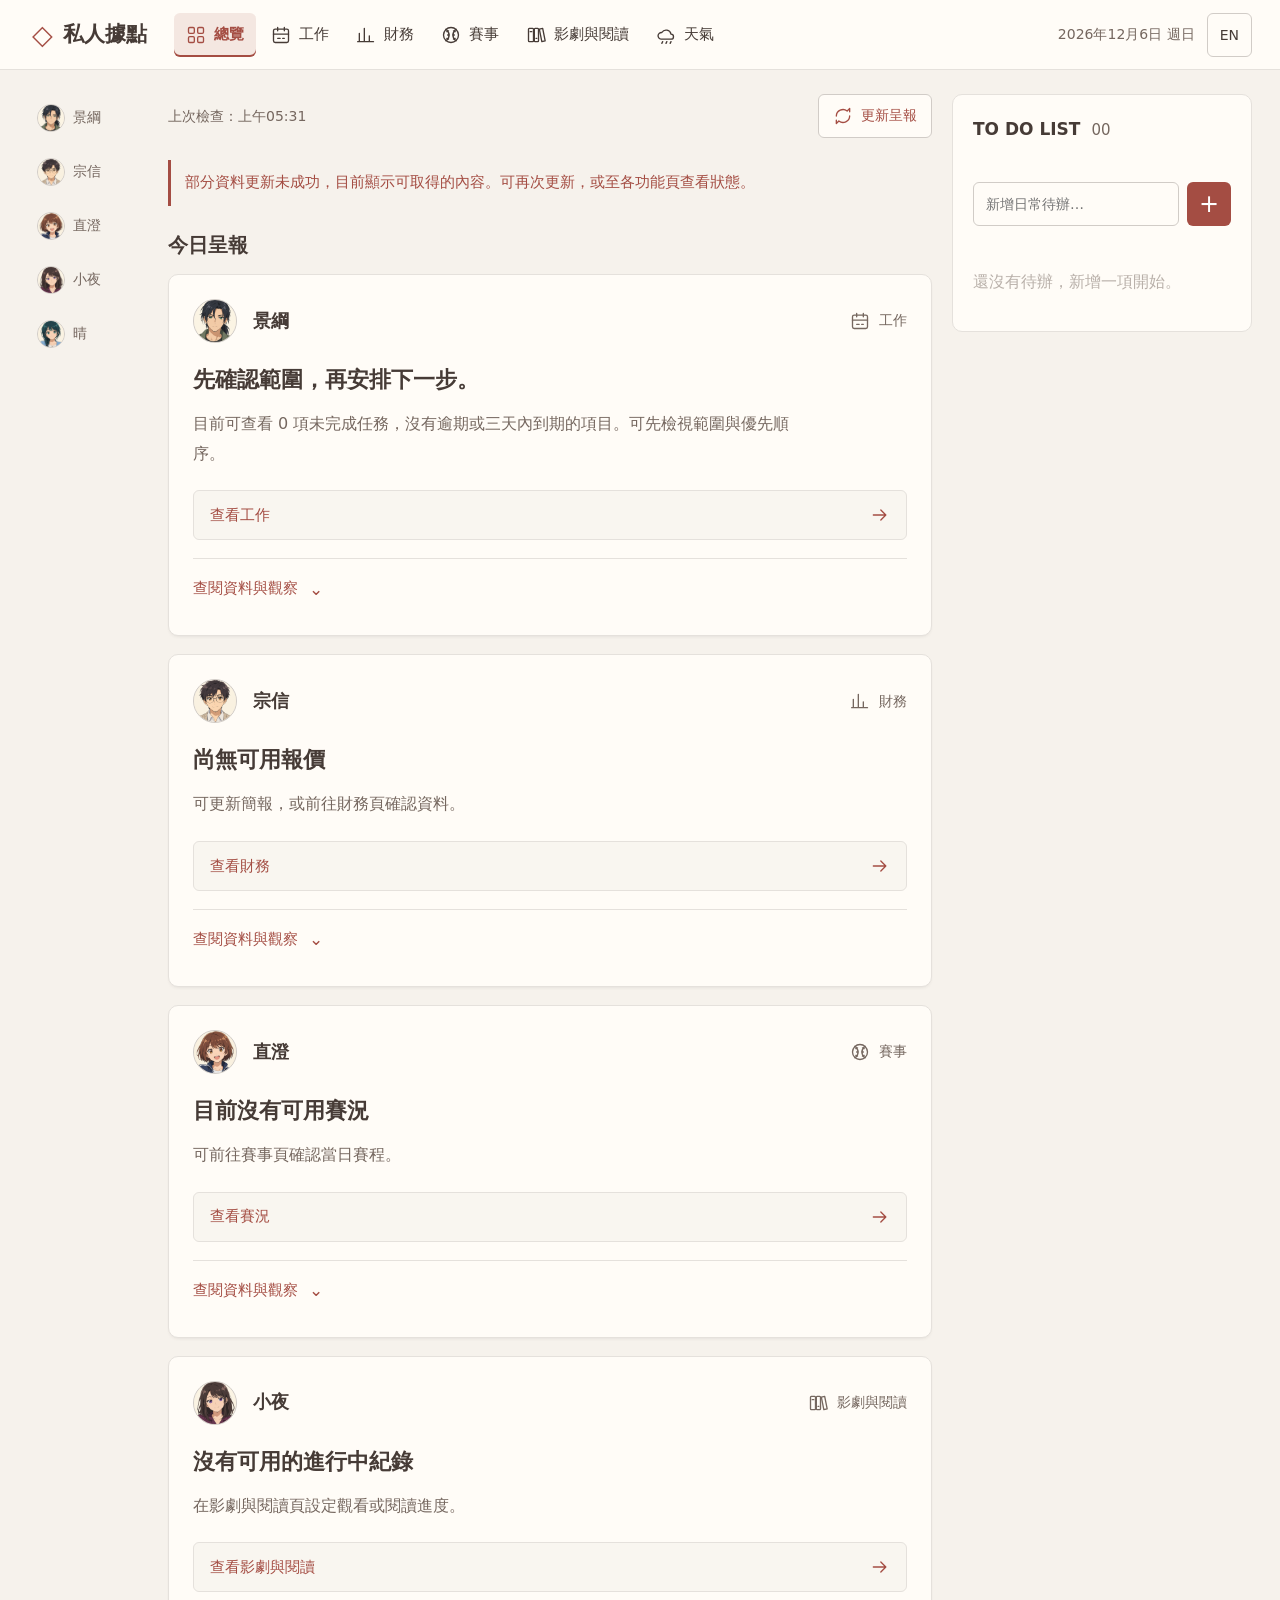
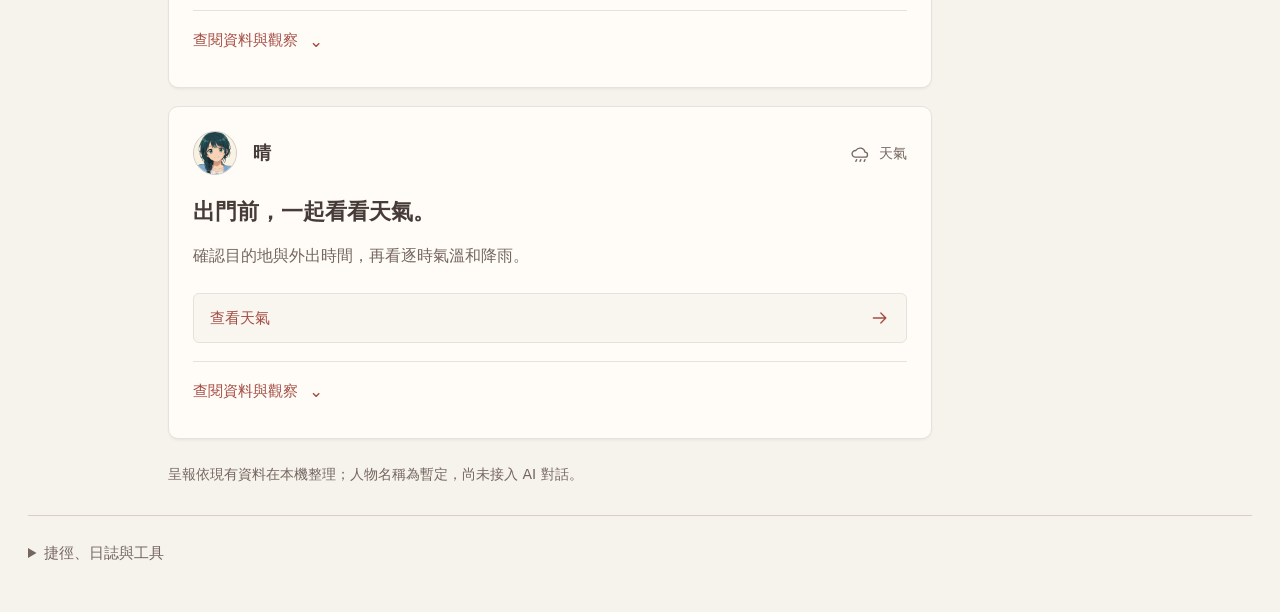
==== commit ebaeda4c: "1101.1528 賽事／考勤介面調整" ====
--- a/index.html
+++ b/index.html
@@ -594,16 +594,6 @@
     gap: 6px;
     flex-shrink: 0;
   }
-  /* Finance external-link button — parked tight to the card's top-right
-     corner, matching the Scores game-card treatment. */
-  .ticker-link-btn {
-    position: absolute;
-    top: 4px;
-    right: 4px;
-    width: 22px;
-    height: 22px;
-  }
-  .ticker-head { padding-right: 24px; }
   .ticker-sym {
     font-family: 'Oxanium', sans-serif;
     font-weight: 600;
@@ -782,10 +772,7 @@
     width: 28px;
     height: 28px;
     object-fit: contain;
-    /* White square chip — gives the PNG its native white-background context
-       so the anti-aliasing halo disappears. LCARS uses sharp corners for
-       general containers (no border-radius). */
-    background: #ffffff;
+    background: transparent;
     padding: 3px;
     box-sizing: border-box;
     flex-shrink: 0;
@@ -828,7 +815,7 @@
      Replaces the standard scoreboard card structure. */
   #orioles-feature .game-card {
     border-left-width: 6px;
-    padding: 14px 18px 18px;
+    padding: 14px 18px;
     display: flex;
     flex-direction: column;
     gap: 14px;
@@ -905,7 +892,7 @@
   }
   .linescore .ls-logo {
     width: 22px; height: 22px;
-    background: #ffffff;
+    background: transparent;
     padding: 2px;
     box-sizing: border-box;
     flex-shrink: 0;
@@ -1291,7 +1278,7 @@
     object-fit: contain;
     vertical-align: middle;
     margin-right: 4px;
-    background: #fff;
+    background: transparent;
     padding: 1px;
     box-sizing: border-box;
   }
@@ -1309,7 +1296,6 @@
   }
   .standings-table td.st-pct { color: var(--lcars-text); }
   .standings-table td.st-strk { color: var(--lcars-blue); font-size: 11px; }
-  .standings-table tr.st-leader .st-pct { color: var(--lcars-orange); }
   .standings-table tr.st-leader .st-name { color: var(--lcars-orange); }
   .st-team-col {
     display: flex;
@@ -2016,14 +2002,9 @@
     display: flex;
     flex-direction: column;
     gap: 0;
-    border-top: 3px solid var(--lcars-frame);
+    border-top: 1px solid var(--lcars-frame);
     overflow: hidden;
   }
-  .series-card.status-watching { border-top-color: var(--lcars-orange); }
-  .series-card.status-complete { border-top-color: var(--lcars-cream); }
-  .series-card.status-planned  { border-top-color: var(--lcars-blue); }
-  .series-card.status-paused   { border-top-color: var(--lcars-violet); }
-  .series-card.status-dropped  { border-top-color: var(--lcars-frame); }
 
   /* Films / Books: side-poster card.
      Poster is fixed width AND fixed height (2:3).
@@ -2032,7 +2013,7 @@
     display: flex;
     flex-direction: row;
     border-top: none;
-    border-left: 3px solid var(--lcars-frame);
+    border-left: 1px solid var(--lcars-frame);
     height: 200px;
   }
   .card-side-poster .series-poster {
@@ -2673,8 +2654,8 @@
   .ws-subtab-panel { display: flex; flex-direction: column; gap: var(--gap); }
   .ws-subtab-panel[hidden] { display: none; }
 
-  /* Attendance sub-tab 內縮，對齊 ws-subtab-bar 的左右邊距 */
-  #att-root { padding: 0 20px 20px; }
+  /* Align attendance cards with the scores page card edges. */
+  #att-root { padding: 0 0 20px; }
 
   /* ============================================================
      PROJECT PAGE — Mission Operations (三層: 專案→章節→任務)
@@ -3175,18 +3156,22 @@
   .att-months {
     display: flex;
     flex-direction: column;
-    gap: 10px;
+    overflow: hidden;
+    background: var(--lcars-panel);
+    padding: 24px;
   }
   .att-month-section {
-    background: var(--lcars-panel);
-  }
+    background: transparent;
+  }
+  .att-month-section + .att-month-section { border-top: 1px solid var(--lcars-frame); }
   .att-month-header {
     display: flex;
     align-items: center;
     gap: 14px;
-    padding: 10px 16px;
+    padding: 10px 0;
     border-bottom: 1px solid var(--lcars-frame);
   }
+  .att-month-section:first-child .att-month-header { padding-top: 0; }
   .att-month-label {
     font-family: 'Antonio', sans-serif;
     font-size: 16px;
@@ -3203,13 +3188,14 @@
     opacity: 0.65;
   }
   .att-month-empty {
-    padding: 12px 16px;
+    padding: 12px 0;
     font-size: 13px;
     color: var(--lcars-cream);
     opacity: 0.35;
     font-family: 'Antonio', sans-serif;
     letter-spacing: 0.1em;
   }
+  .att-month-section:last-child .att-month-empty { padding-bottom: 0; }
 
   /* ── Record rows ── */
   .att-record-list { display: flex; flex-direction: column; }
@@ -3217,11 +3203,12 @@
     display: flex;
     align-items: center;
     gap: 12px;
-    padding: 9px 16px;
+    padding: 9px 0;
     border-bottom: 1px solid var(--lcars-frame);
     transition: background 0.12s;
   }
   .att-record-row:last-child { border-bottom: none; }
+  .att-month-section:last-child .att-record-row:last-child { padding-bottom: 0; }
   .att-record-row:hover { background: var(--lcars-frame); }
   .att-record-date {
     font-family: 'JetBrains Mono', monospace;
@@ -3253,7 +3240,8 @@
     font-size: 13px;
     color: var(--lcars-cream);
     opacity: 0.6;
-    flex: 1;
+    flex: 0 1 auto;
+    min-width: 0;
     overflow: hidden;
     text-overflow: ellipsis;
     white-space: nowrap;
@@ -3309,23 +3297,47 @@
 
   /* ── Radial Gauges ── */
   .att-gauges {
-    display: grid;
-    grid-template-columns: repeat(auto-fit, minmax(140px, 1fr));
-    gap: var(--gap);
+    display: flex;
+    flex-wrap: wrap;
+    gap: 0;
+    padding: 24px;
     margin-bottom: 16px;
   }
   .att-gauge-card {
+    position: relative;
+    flex: 1 1 110px;
+    min-width: 110px;
     background: var(--lcars-panel);
-    padding: 16px 10px 12px;
+    padding: 5px 10px 0;
     display: flex;
     flex-direction: column;
     align-items: center;
     gap: 6px;
-    border-top: 3px solid var(--att-color, var(--lcars-orange));
-  }
+    border-radius: 0;
+    box-shadow: none;
+  }
+  .att-gauge-card::before {
+    content: '';
+    position: absolute;
+    top: 0;
+    left: 1px;
+    right: 1px;
+    height: 5px;
+    background: var(--att-color, var(--lcars-orange));
+  }
+  .att-gauge-quota {
+    flex-basis: 235px;
+    min-width: 235px;
+    flex-direction: row;
+    justify-content: center;
+    gap: 10px;
+  }
+  .att-gauge-copy { display: flex; flex-direction: column; gap: 8px; min-width: 0; }
+  .att-gauge-quota .att-gauge-detail { text-align: left; white-space: nowrap; }
   .att-gauge-svg {
     width: 120px;
     height: 120px;
+    flex-shrink: 0;
   }
   .att-gauge-track {
     fill: none;
@@ -3397,7 +3409,7 @@
   /* ── Timeline ── */
   .att-timeline {
     background: var(--lcars-panel);
-    padding: 16px;
+    padding: 24px;
     margin-bottom: 16px;
     overflow-x: auto;
   }
@@ -4142,14 +4154,18 @@
   /* ccy-badge used in holdings table */
   .ccy-badge {
     display: inline-block;
-    font-family: 'Antonio', sans-serif;
-    font-size: 9px;
-    letter-spacing: 0.15em;
-    padding: 1px 5px;
+    box-sizing: border-box;
+    width: 46px;
+    text-align: center;
+    font-family: inherit;
+    font-size: 12px;
+    letter-spacing: 0;
+    padding: 1px 0;
     border-radius: 2px;
   }
   .ccy-badge.twd { background: var(--lcars-orange); color: var(--lcars-bg); }
   .ccy-badge.usd { background: var(--lcars-blue);   color: var(--lcars-bg); }
+  .ccy-badge.jpy { background: #68429a; color: #fff; }
 
   /* ============================================================
      ALERT MODAL — fires when a note reminder elapses
@@ -4495,7 +4511,7 @@
   }
 </style>
 
-<link rel="stylesheet" href="css/redesign.css?v=search-focus-20261021">
+<link rel="stylesheet" href="css/redesign.css?v=overview-single-report-20261101">
 </head>
 <body>
 
@@ -4728,7 +4744,7 @@
 
     <!-- PIN to top / promote up arrow -->
     <symbol id="i-pin" viewBox="0 0 24 24">
-      <path d="M12 4 L18 11 H14 V20 H10 V11 H6 Z" fill="currentColor" fill-opacity="0.85" stroke="currentColor" stroke-width="1.5" stroke-linejoin="round"/>
+      <path d="M12 20 V4 M6 10 L12 4 L18 10" fill="none" stroke="currentColor" stroke-width="2" stroke-linecap="round" stroke-linejoin="round"/>
     </symbol>
 
     <!-- EXTERNAL LINK / opens in new tab — box with arrow pointing out top-right -->
@@ -4849,7 +4865,6 @@
       <div class="header-status">
         <span class="status-pill gold" id="shift-pill" data-shift>—</span>
         <button class="lang-toggle refresh-btn" id="refreshBtn" onclick="refreshCurrentPage()" hidden><span data-i18n="btnRefresh">REFRESH</span></button>
-        <button class="lang-toggle" id="pageActionBtn" onclick="pageActionBtnClick()" hidden></button>
 <button class="lang-toggle" id="langToggle" onclick="toggleLang()">CH</button>
       </div>
     <div class="sidebar-spacer"></div>
@@ -5068,68 +5083,62 @@
     <section class="page" data-page="finance" hidden>
       <div class="fin-subtab-row">
         <div class="fin-subtab-bar" id="finance-subtab-bar" aria-label="Finance tabs"></div>
-        <div class="fin-tab-controls" aria-label="Finance tab controls">
-          <button class="fin-tab-control" id="finance-tab-add" type="button" data-i18n-title="finTabAdd" title="Add tab" aria-label="Add tab">
-            <svg class="icon icon-sm"><use href="#i-plus"/></svg>
-          </button>
-          <button class="fin-tab-control" id="finance-tab-rename" type="button" data-i18n-title="finTabRename" title="Rename tab" aria-label="Rename tab">
-            <svg class="icon icon-sm"><use href="#i-pencil"/></svg>
-          </button>
-          <button class="fin-tab-control danger" id="finance-tab-delete" type="button" data-i18n-title="finTabDelete" title="Delete tab" aria-label="Delete tab">
-            <svg class="icon icon-sm"><use href="#i-x"/></svg>
-          </button>
-        </div>
+        <details class="fin-tab-controls" id="finance-tab-menu">
+          <summary class="fin-tab-control" aria-label="Finance tab options" title="Finance tab options"><svg class="icon icon-sm" aria-hidden="true"><use href="#i-more"/></svg></summary>
+          <div class="fin-tab-menu-items">
+            <button id="finance-tab-add" type="button" data-i18n="finTabAdd">Add tab</button>
+            <button id="finance-tab-rename" type="button" data-i18n="finTabRename">Rename tab</button>
+            <button id="finance-tab-delete" type="button" data-i18n="finTabDelete">Delete tab</button>
+          </div>
+        </details>
       </div>
 
       <div id="finance-tab-panels">
         <div class="fin-subtab-panel" data-finance-tab-panel="watchlist">
+          <div class="panel watchlist-card">
           <!-- Taiwan Stocks -->
-          <div class="panel">
-            <div class="panel-title">
-              <span data-i18n="finTW">TW MARKET</span>
-            </div>
-            <div class="ticker-list" id="stocks-tw">
+          <div class="watchlist-group">
+            <h3 class="panel-title">
+              <span data-i18n="finStocks">STOCKS</span>
+            </h3>
+            <div class="ticker-list watchlist-stocks">
+            <div id="stocks-tw">
               <div class="ticker-row loading"><div class="ticker-head"><span class="ticker-sym">0050.TW</span></div><span class="ticker-name" data-i18n="loadingMsg">LOADING…</span><span class="ticker-price">—</span></div>
               <div class="ticker-row loading"><div class="ticker-head"><span class="ticker-sym">2330.TW</span></div><span class="ticker-name" data-i18n="loadingMsg">LOADING…</span><span class="ticker-price">—</span></div>
               <div class="ticker-row loading"><div class="ticker-head"><span class="ticker-sym">2891.TW</span></div><span class="ticker-name" data-i18n="loadingMsg">LOADING…</span><span class="ticker-price">—</span></div>
             </div>
-          </div>
-
-          <!-- US Stocks -->
-          <div class="panel violet">
-            <div class="panel-title">
-              <span data-i18n="finUS">US MARKET</span>
-            </div>
-            <div class="ticker-list" id="stocks-us">
+            <div id="stocks-us">
               <div class="ticker-row loading"><div class="ticker-head"><span class="ticker-sym">VT</span></div><span class="ticker-name" data-i18n="loadingMsg">LOADING…</span><span class="ticker-price">—</span></div>
               <div class="ticker-row loading"><div class="ticker-head"><span class="ticker-sym">VTI</span></div><span class="ticker-name" data-i18n="loadingMsg">LOADING…</span><span class="ticker-price">—</span></div>
               <div class="ticker-row loading"><div class="ticker-head"><span class="ticker-sym">VOO</span></div><span class="ticker-name" data-i18n="loadingMsg">LOADING…</span><span class="ticker-price">—</span></div>
               <div class="ticker-row loading"><div class="ticker-head"><span class="ticker-sym">BRK-B</span></div><span class="ticker-name" data-i18n="loadingMsg">LOADING…</span><span class="ticker-price">—</span></div>
             </div>
+            </div>
           </div>
 
           <!-- Funds -->
-          <div class="panel teal">
-            <div class="panel-title">
+          <div class="watchlist-group">
+            <h3 class="panel-title">
               <span data-i18n="finFund">FUND</span>
-            </div>
+            </h3>
             <div class="ticker-list" id="stocks-fund">
               <div class="ticker-row loading"><div class="ticker-head"><span class="ticker-sym">—</span></div><span class="ticker-name" data-i18n="loadingMsg">LOADING…</span><span class="ticker-price">—</span></div>
             </div>
           </div>
 
           <!-- FX Rates -->
-          <div class="panel gold">
-            <div class="panel-title">
+          <div class="watchlist-group">
+            <h3 class="panel-title">
               <span data-i18n="finFx">FX RATES</span>
-            </div>
+            </h3>
             <div class="ticker-list" id="fx-rates">
               <div class="ticker-row loading"><div class="ticker-head"><span class="ticker-sym">—</span></div><span class="ticker-price" data-i18n="loadingMsg">LOADING…</span></div>
             </div>
           </div>
 
           <div class="data-source-note">
-            <span><span data-i18n="finFootnote">Data via Google Sheets.</span><span id="stocks-updated"></span></span>
+            <span><span data-i18n="finFootnote">Source: Google Finance</span><span id="stocks-updated"></span></span>
+          </div>
           </div>
         </div>
         <div id="finance-dynamic-panels"></div>
@@ -5139,8 +5148,9 @@
 
     <!-- ===== PAGE: SCORES ===== -->
     <section class="page" data-page="scores" hidden>
+      <div class="panel scores-card">
       <!-- Orioles featured panel -->
-      <div class="panel gold">
+      <div class="scores-group">
         <div class="panel-title" style="display:flex; align-items:center; justify-content:space-between;">
           <span id="featured-game-title" data-i18n="orioles">BALTIMORE ORIOLES</span>
           <div class="scores-reload-bar" id="scoresReloadBar" hidden>
@@ -5158,9 +5168,15 @@
       </div>
 
       <!-- All games today -->
-      <div class="panel">
-        <div class="panel-title">
-          <span data-i18n="scoresAll">ALL GAMES · TODAY</span>
+      <div class="scores-group">
+        <div class="panel-title scores-all-heading">
+          <span id="scores-all-title">ALL GAMES</span>
+      <div class="scores-date-controls">
+        <button type="button" onclick="shiftScoresDate(-1)" aria-label="Previous day">‹</button>
+        <input type="date" id="scores-date" aria-label="Game date" onchange="changeScoresDate(this.value)">
+        <button type="button" onclick="shiftScoresDate(1)" aria-label="Next day">›</button>
+        <button type="button" onclick="changeScoresDate(scoresToday())" data-i18n="scoresToday">TODAY</button>
+      </div>
         </div>
         <div id="scores-all">
           <div class="empty-state">
@@ -5170,7 +5186,7 @@
       </div>
 
       <!-- Standings -->
-      <div class="panel">
+      <div class="scores-group">
         <div class="panel-title">
           <span data-i18n="standingsTitle">STANDINGS</span>
         </div>
@@ -5182,13 +5198,14 @@
       </div>
 
       <div class="data-source-note">
-        <span><span data-i18n="scoresFootnote">Data via ESPN.</span><span id="scores-updated"></span><span id="standings-updated"></span></span>
+        <span><span data-i18n="scoresFootnote">Source: ESPN</span><span id="scores-updated"></span></span>
+      </div>
       </div>
     </section>
 
     <!-- ===== PAGE: LIBRARY ===== -->
     <section class="page" data-page="library" hidden>
-      <!-- Sub-tab bar — switches between series/films/reading/collection -->
+      <!-- Sub-tab bar — switches between series/films/reading -->
       <div class="lib-subtab-bar">
         <button class="lib-subtab-btn active" data-subtab="series"
                 onclick="setLibSubtab('series')" data-i18n="libSubtabSeries">SERIES</button>
@@ -5196,8 +5213,13 @@
                 onclick="setLibSubtab('films')" data-i18n="libSubtabFilms">FILMS</button>
         <button class="lib-subtab-btn" data-subtab="reading"
                 onclick="setLibSubtab('reading')" data-i18n="libSubtabReading">READING</button>
-        <button class="lib-subtab-btn" data-subtab="collection"
-                onclick="setLibSubtab('collection')" data-i18n="libSubtabCollection">COLLECTION</button>
+        <div class="lib-header-search" data-search-subtab="series"></div>
+        <div class="lib-header-search" data-search-subtab="films" hidden></div>
+        <div class="lib-header-search" data-search-subtab="reading" hidden></div>
+        <details class="fin-tab-controls lib-action-menu" id="pageActionMenu" hidden>
+          <summary class="fin-tab-control" aria-label="Options"><svg class="icon icon-sm" aria-hidden="true"><use href="#i-more"/></svg></summary>
+          <div class="fin-tab-menu-items"><button id="pageActionBtn" type="button" onclick="pageActionBtnClick()"></button></div>
+        </details>
       </div>
 
       <!-- Sub-tab content: SERIES (the existing tracker) -->
@@ -5228,13 +5250,6 @@
       </div>
 
       <!-- Sub-tab content: COLLECTION (placeholder) -->
-      <div class="lib-subtab-panel" data-subtab-panel="collection" hidden>
-        <div class="lib-coming-soon">
-          <svg class="icon icon-lg"><use href="#i-library"/></svg>
-          <div class="lib-cs-title" data-i18n="libComingSoon">COMING SOON</div>
-          <div class="lib-cs-msg" data-i18n="libCsCollection">Personal collection subsystem reserved for future deployment.</div>
-        </div>
-      </div>
     </section>
 
     <!-- ===== PAGE: WEATHER / OBSERVATORY ===== -->
@@ -5253,10 +5268,10 @@
       </div>
 
       <!-- ── WEATHER sub-tab ── -->
-      <div class="obs-subtab-panel" data-subtab-panel="weather">
+      <div class="obs-subtab-panel panel weather-card" data-subtab-panel="weather">
 
         <!-- 頂部五格：即時天氣 -->
-        <div class="panel wx-realtime-panel">
+        <div class="weather-group wx-realtime-panel">
           <div class="panel-title">即時氣象</div>
           <div class="info-strip five">
 
@@ -5301,7 +5316,7 @@
         </div><!-- /wx-realtime-panel -->
 
         <!-- 日照軌跡 + 逐小時 -->
-        <div class="panel teal wx-mid-panel">
+        <div class="weather-group wx-mid-panel">
           <div class="panel-title">日照軌跡・逐時預報</div>
           <div class="wx-mid-body">
             <canvas id="wx-sun-arc" class="wx-sun-canvas"></canvas>
@@ -5310,10 +5325,10 @@
         </div>
 
         <!-- 七天預報：磚塊卡片 -->
-        <div class="panel">
+        <div class="weather-group">
           <div class="panel-title">七天預報</div>
           <div id="wx-daily" class="wx-daily-grid"></div>
-          <div class="wx-credit">資料來源：<a href="https://open-meteo.com" target="_blank" rel="noopener">Open-Meteo</a>（CC BY 4.0）</div>
+          <div class="wx-credit data-source-note">Source: <a href="https://open-meteo.com" target="_blank" rel="noopener">Open-Meteo</a> (CC BY 4.0)</div>
         </div>
 
       </div><!-- /obs-subtab-panel weather -->
@@ -5345,22 +5360,17 @@
 
 </div>
 
-<script src="js/finance.js"></script>
-<script src="js/scores.js"></script>
+<script src="js/finance.js?v=finance-tab-menu-20261101"></script>
+<script src="js/scores.js?v=team-natural-case-20261101"></script>
 <script src="js/notes.js?v=search-focus-20261021"></script>
-<script src="js/library.js?v=search-focus-20261021"></script>
-<script src="js/films.js?v=search-focus-20261021"></script>
-<script src="js/reading.js?v=search-focus-20261021"></script>
+<script src="js/library.js?v=media-search-toggle-20261101"></script>
+<script src="js/films.js?v=media-search-toggle-20261101"></script>
+<script src="js/reading.js?v=media-search-toggle-20261101"></script>
 <script src="js/attendance.js"></script>
 <script src="js/project.js"></script>
 <script src="js/weather.js"></script>
-<script src="js/core.js"></script>
-<script src="js/briefing.js?v=search-focus-20261021"></script>
-
-<div id="treemap-tooltip" class="treemap-tooltip">
-  <span id="treemap-tooltip-code"></span>
-  <span id="treemap-tooltip-pct" class="treemap-tooltip-pct"></span>
-  <span id="treemap-tooltip-alloc" class="treemap-tooltip-alloc"></span>
-</div>
+<script src="js/core.js?v=google-finance-source-20261101"></script>
+<script src="js/briefing.js?v=overview-single-report-20261101"></script>
+
 </body>
 </html>
--- a/css/redesign.css
+++ b/css/redesign.css
@@ -216,7 +216,7 @@
 .sidebar .tab-btn.active { box-shadow:inset 0 -2px var(--lcars-orange); }
 .lang-toggle,.briefing-button,.notes-add-btn { border-color:var(--ui-line-strong); border-radius:var(--ui-radius-sm); font-size:14px; font-weight:500; transition:background .15s,border-color .15s; }
 .lang-toggle:hover,.briefing-button:hover,.notes-add-btn:hover { background:var(--ui-soft); border-color:var(--lcars-orange); }
-#pageActionBtn { background:var(--lcars-orange); border-color:var(--lcars-orange); color:var(--lcars-bg); }
+
 .panel,.info-card,.bay,.briefing-card,.retainer-panel,.context-block,.home-tasks { border:1px solid var(--ui-line); border-radius:var(--ui-radius); background:var(--lcars-panel); box-shadow:var(--ui-shadow); }
 .panel { margin-bottom:24px; padding:24px; }
 .panel-title { padding-bottom:16px; margin-bottom:20px; border-bottom:1px solid var(--ui-line); font-size:19px; line-height:1.5; font-weight:600; color:var(--lcars-text); }
@@ -241,8 +241,17 @@
 .dispatch-tabs button,.lib-subtab-btn,.ws-subtab-btn,.obs-subtab-btn,.fin-subtab-btn { min-height:50px; padding:12px 16px; background:transparent; border:0; border-bottom:2px solid transparent; border-radius:0; color:var(--lcars-dim); font-size:15px; font-weight:400; opacity:1; line-height:1.5; }
 .dispatch-tabs button:hover,.lib-subtab-btn:hover,.ws-subtab-btn:hover,.obs-subtab-btn:hover,.fin-subtab-btn:hover { background:var(--ui-soft); }
 .dispatch-tabs button[aria-pressed=true],.lib-subtab-btn.active,.ws-subtab-btn.active,.obs-subtab-btn.active,.fin-subtab-btn.active { background:var(--ui-nav-selected); border-color:var(--lcars-orange); color:var(--lcars-orange); font-weight:600; }
-.fin-tab-controls { gap:6px; margin-left:auto; padding:4px 0 4px 12px; }
+.fin-tab-controls { gap:2px; margin-left:auto; padding:4px 0 4px 12px; }
 .fin-tab-control { min-width:38px; min-height:38px; border:1px solid var(--ui-line); border-radius:var(--ui-radius-sm); background:var(--lcars-panel); opacity:1; }
+.fin-tab-controls .fin-tab-control { border:0; background:transparent; }
+.fin-tab-controls .fin-tab-control .icon { width:22px; height:22px; }
+.fin-tab-controls { position:relative; }
+.fin-tab-controls > summary { list-style:none; }
+.fin-tab-controls > summary::-webkit-details-marker { display:none; }
+.fin-tab-menu-items { position:absolute; z-index:20; top:100%; right:0; min-width:160px; padding:5px; border:1px solid var(--ui-line); border-radius:var(--ui-radius-sm); background:var(--lcars-panel); box-shadow:var(--ui-shadow); }
+.fin-tab-menu-items button { display:block; width:100%; padding:8px 10px; border:0; border-radius:var(--ui-radius-sm); background:transparent; color:var(--lcars-text); font:inherit; text-align:left; cursor:pointer; }
+.fin-tab-menu-items button:hover:not(:disabled) { background:var(--ui-soft); }
+.fin-tab-menu-items button:disabled { opacity:.4; cursor:default; }
 .lib-filter-bar { padding:0; gap:8px; border:0; background:none; margin-bottom:20px; }
 .lib-filter-btn,.proj-sort-btn,.proj-tmpl-btn,.mini-btn,.tool-btn { min-height:40px; padding:8px 12px; border:1px solid var(--ui-line); border-radius:var(--ui-radius-sm); background:var(--lcars-panel); font-size:14px; color:var(--lcars-dim); opacity:1; line-height:1.5; font-weight:400; }
 .lib-filter-btn.active,.proj-sort-btn.active { background:var(--ui-nav-selected); color:var(--lcars-orange); border-color:var(--ui-line-strong); }
@@ -252,18 +261,21 @@
 .lib-search-input::placeholder { color:var(--lcars-dim); opacity:1; }
 .lib-search-clear { opacity:1; min-width:32px; min-height:36px; }
 .lib-month-group { background:none; padding:0; gap:16px; }
-.lib-month-header { border-color:var(--ui-line); padding:8px 0 12px; gap:9px; }
-.lib-month-title { font-size:17px; font-weight:500; color:var(--lcars-text); }
+.lib-month-header { border-color:var(--ui-line); padding:0 0 6px; margin-bottom:12px; gap:12px; }
+.lib-month-title { font-size:19px; font-weight:600; line-height:1.5; color:var(--lcars-text); }
+.lib-month-tag { width:12px; height:12px; }
+.lib-month-count { margin-left:auto; }
 .lib-month-tag { width:6px; height:6px; border-radius:1px; box-shadow:none; }
 .lib-month-count { font-size:14px; color:var(--lcars-dim); opacity:1; }
-.series-card { border:1px solid var(--ui-line); border-top-width:3px; border-radius:var(--ui-radius); box-shadow:var(--ui-shadow); }
+.series-card { border:1px solid var(--ui-line); border-radius:var(--ui-radius); box-shadow:none; }
 .series-card-body { padding:18px; gap:10px; }
-.series-card.card-side-poster { height:auto; min-height:230px; border:1px solid var(--ui-line); border-left-width:3px; }
+.series-card:not(.card-side-poster) .series-card-body { gap:5px; line-height:1.4; }
+.series-card.card-side-poster { height:auto; min-height:230px; border:1px solid var(--ui-line); }
 .card-side-poster .series-poster { flex-basis:120px; width:120px; height:auto; min-height:230px; aspect-ratio:auto; }
 .card-side-poster .series-card-body { padding:16px; gap:9px; }
 .series-title { font-size:17px; line-height:1.55; font-weight:600; }
 .series-title-zh,.series-meta,.series-ep-line,.series-last-seen,.series-progress-pct { font-size:14px; color:var(--lcars-dim); opacity:1; }
-.series-status-pill { font-size:12px; font-weight:500; padding:3px 7px; border-radius:4px; white-space:nowrap; }
+.series-status-pill { font-size:12px; font-weight:500; line-height:1.4; padding:3px 7px; border-radius:4px; white-space:nowrap; }
 .series-actions { gap:6px; flex-wrap:wrap; }
 .series-btn,.lib-state-add-btn { min-height:38px; border:1px solid var(--ui-line-strong); border-radius:var(--ui-radius-sm); padding:7px 10px; font-size:13px; font-weight:500; line-height:1.5; color:var(--lcars-text); background:var(--lcars-panel); }
 .series-btn.primary { color:var(--lcars-bg); background:var(--lcars-orange); border-color:var(--lcars-orange); }
@@ -274,6 +286,7 @@
 .lib-cs-title,.fin-tab-empty-title { font-size:20px; color:var(--lcars-text); }
 .ticker-list,.game-list { gap:12px; }
 .ticker-row,.game-card { background:var(--ui-soft); border:1px solid var(--ui-line); border-radius:var(--ui-radius-sm); box-shadow:none; }
+.game-list .game-card { border-left:1px solid var(--ui-line) !important; }
 .ticker-row { padding:16px 14px 30px; gap:9px; }
 .ticker-row:hover,.game-card:hover { transform:none; background:var(--lcars-panel); border-color:var(--ui-line-strong); }
 .ticker-sym { color:var(--lcars-text); font-size:17px; }.ticker-price { font-size:22px; font-weight:600; }
@@ -283,15 +296,46 @@
 .ticker-change.up { background:color-mix(in srgb,var(--ui-positive) 10%,var(--lcars-panel)); color:var(--ui-positive); }
 .ticker-change.down { background:color-mix(in srgb,var(--ui-negative) 10%,var(--lcars-panel)); color:var(--ui-negative); }
 .ticker-change.flat { background:var(--lcars-frame); color:var(--lcars-dim); opacity:1; }
+/* One Watchlist card with four full-width groups. */
+.fin-subtab-panel[data-finance-tab-panel=watchlist] { display:flex; flex-direction:column; gap:20px; }
+.fin-subtab-panel[data-finance-tab-panel=watchlist] .watchlist-card { margin:0; padding:24px; border:1px solid var(--ui-line); border-radius:var(--ui-radius); background:var(--lcars-panel); box-shadow:var(--ui-shadow); }
+.fin-subtab-panel[data-finance-tab-panel=watchlist] .panel-title { margin:0 0 12px; padding:0 0 6px; border-bottom:1px solid var(--ui-line); font-size:19px; }
+.watchlist-stocks > #stocks-tw,.watchlist-stocks > #stocks-us { display:contents; }
+.watchlist-group + .watchlist-group { margin-top:32px; }
+.fin-subtab-panel[data-finance-tab-panel=watchlist] .ticker-list { display:grid; grid-template-columns:repeat(auto-fill,minmax(min(100%,190px),230px)); column-gap:12px; row-gap:7px; margin:0; }
+.fin-subtab-panel[data-finance-tab-panel=watchlist] .ticker-row { display:grid; grid-template-columns:minmax(0,1fr) auto; grid-template-rows:auto auto; align-content:center; column-gap:8px; row-gap:2px; min-height:56px; padding:7px 10px; border:1px solid var(--ui-line); border-left:3px solid var(--lcars-muted); border-radius:5px; background:var(--ui-soft); }
+.fin-subtab-panel[data-finance-tab-panel=watchlist] .ticker-row:hover { background:var(--lcars-frame); border-color:var(--ui-line-strong); border-left-color:var(--lcars-orange); transform:none; }
+.fin-subtab-panel[data-finance-tab-panel=watchlist] .ticker-head { display:contents; }
+.fin-subtab-panel[data-finance-tab-panel=watchlist] .ticker-sym { grid-column:1; grid-row:1; align-self:center; min-width:0; overflow:hidden; text-overflow:ellipsis; white-space:nowrap; font-size:16px; }
+.fin-subtab-panel[data-finance-tab-panel=watchlist] .ticker-sym-link { color:var(--lcars-text); text-decoration:none; }
+.fin-subtab-panel[data-finance-tab-panel=watchlist] .ticker-sym-link:hover { color:var(--lcars-orange); text-decoration:underline; }
+.fin-subtab-panel[data-finance-tab-panel=watchlist] .ticker-sym-link:focus-visible { outline:2px solid var(--lcars-orange); outline-offset:2px; }
+.fin-subtab-panel[data-finance-tab-panel=watchlist] .ticker-price { grid-column:2; grid-row:1; align-self:center; margin:0; font-size:18px; line-height:1.2; text-align:right; white-space:nowrap; }
+.fin-subtab-panel[data-finance-tab-panel=watchlist] .ticker-actions { grid-column:2; grid-row:2; justify-self:end; }
+.fin-subtab-panel[data-finance-tab-panel=watchlist] .ticker-change { display:inline-block; padding:2px 6px; border-radius:4px; font-size:12px; line-height:1.2; }
+.fin-subtab-panel[data-finance-tab-panel=watchlist] .ticker-change.up { background:color-mix(in srgb,var(--ui-positive) 18%,var(--lcars-panel)); }
+.fin-subtab-panel[data-finance-tab-panel=watchlist] .ticker-change.down { background:color-mix(in srgb,var(--ui-negative) 18%,var(--lcars-panel)); }
+.fin-subtab-panel[data-finance-tab-panel=watchlist] .ticker-change.flat { background:var(--lcars-frame); }
+.fin-subtab-panel[data-finance-tab-panel=watchlist] .ticker-date { position:static; grid-column:1; grid-row:2; align-self:center; font-size:11px; line-height:1.2; }
+.fin-subtab-panel[data-finance-tab-panel=watchlist] .ticker-row.loading .ticker-name { grid-column:1; grid-row:2; }
+.watchlist-card > .data-source-note { margin-top:12px; padding:0; }
+@media(max-width:600px) { .fin-subtab-panel[data-finance-tab-panel=watchlist] .watchlist-card { padding:16px; } }
 .game-card { padding:16px; }.game-card.featured { border-left-width:3px; }.game-card.featured:hover { transform:none; background:var(--ui-soft); }
-.game-status { font-size:12px; opacity:1; }.game-team-abbr { font-size:14px; }.game-team-record { font-size:12px; opacity:1; }
+.game-status { font-size:12px; opacity:1; }.game-team-abbr { font-size:14px; text-transform:none; }.game-team-record { font-size:12px; opacity:1; }
 .game-score { font-size:24px; font-weight:600; font-variant-numeric:tabular-nums; }
 .standings-division { border-color:var(--ui-line); border-radius:var(--ui-radius-sm); background:var(--lcars-panel); }
+.scores-group { min-width:0; }
+.scores-group + .scores-group { margin-top:32px; }
+.scores-card > .data-source-note { margin-top:12px; padding:0; }
+.fin-subtab-panel[data-finance-tab-panel=watchlist] .watchlist-card,.panel.scores-card { padding-bottom:12px; }
+.page[data-page=scores] .scores-group .panel-title { margin:0 0 12px; padding:0 0 6px; border-bottom:1px solid var(--ui-line); }
 .standings-div-title { background:var(--ui-soft); color:var(--lcars-text); font-weight:500; border-color:var(--ui-line); padding:12px; }
-.standings-table th { color:var(--lcars-dim); font-size:12px; border-color:var(--ui-line); font-weight:500; padding-block:9px; }
-.standings-table td { padding-block:8px; font-variant-numeric:tabular-nums; }
+.standings-table th { color:var(--lcars-dim); font-size:12px; border-color:var(--ui-line); font-weight:500; padding-block:6px; }
+.standings-table td { padding-block:6px; font-variant-numeric:tabular-nums; }
 .standings-table tbody tr:nth-child(even) { background:var(--ui-soft); }
-.proj-sidebar,.proj-overview-card,.proj-column,.att-gauge-card,.att-timeline { border:1px solid var(--ui-line); border-radius:var(--ui-radius); background:var(--lcars-panel); box-shadow:var(--ui-shadow); }
+.proj-sidebar,.proj-overview-card,.proj-column,.att-gauges,.att-timeline,.att-months { border:1px solid var(--ui-line); border-radius:var(--ui-radius); background:var(--lcars-panel); box-shadow:var(--ui-shadow); }
+.att-gauge-card { border:0; border-radius:0; box-shadow:none; }
+.att-gauge-card:not(:last-child)::after { content:""; position:absolute; top:20px; right:0; bottom:0; width:1px; background:var(--ui-line); }
 .proj-side-head { padding:14px 16px; border-bottom:1px solid var(--ui-line); }
 .proj-side-title { font-size:15px; color:var(--lcars-text); }
 .proj-side-add-btn { width:32px; height:32px; font-size:18px; border-radius:var(--ui-radius-sm); background:var(--lcars-panel); border-color:var(--ui-line-strong); }
@@ -309,14 +353,18 @@
 .proj-col-label { color:var(--lcars-text); }
 .proj-task-card { border-top:1px solid var(--ui-line); border-right:1px solid var(--ui-line); border-bottom:1px solid var(--ui-line); border-radius:var(--ui-radius-sm); background:var(--ui-soft); padding:14px 12px; }
 .proj-task-card:hover { background:var(--lcars-panel); box-shadow:var(--ui-shadow); }.proj-task-title { font-size:15px; line-height:1.65; }
-.att-month-header,.att-record-row { border-color:var(--ui-line); }.att-month-label { font-size:17px; }.att-month-summary,.att-record-notes,.att-gauge-detail { font-size:14px; color:var(--lcars-dim); opacity:1; }
+.att-month-header,.att-record-row,.att-month-section + .att-month-section { border-color:var(--ui-line); }.att-month-label { font-size:17px; }.att-month-summary,.att-record-notes,.att-gauge-detail { font-size:14px; color:var(--lcars-dim); opacity:1; }
 .att-timeline-title { font-size:17px; font-weight:600; color:var(--lcars-text); }
 .info-label { font-size:14px; color:var(--lcars-dim); opacity:1; }.info-value { font-size:30px; font-weight:600; }.info-sub { font-size:14px; opacity:1; }
 .wx-hr-card,.wx-day-card { background:var(--ui-soft); border:1px solid var(--ui-line); border-radius:var(--ui-radius-sm); }
 .wx-hr-card.now,.wx-day-card.today { outline:none; background:var(--ui-nav-selected); border-color:var(--ui-line-strong); }
 .wx-day-card:hover { background:var(--lcars-panel); }.wx-dc-day { font-weight:500; }.wx-dc-date,.wx-hr-time,.wx-dc-pop { font-size:13px; }
 .wx-dc-desc { font-size:14px; line-height:1.6; }.wx-credit { font-size:13px; line-height:1.7; }
-.data-source-note { color:var(--lcars-dim); font-size:13px; opacity:1; padding:4px 0; line-height:1.7; }
+.obs-subtab-panel.weather-card { gap:32px; margin-bottom:0; }
+.weather-group { min-width:0; }
+.wx-realtime-panel .info-card { margin-bottom:0; }
+.page[data-page=weather] .weather-group .panel-title { margin:0 0 12px; padding:0 0 6px; border-bottom:1px solid var(--ui-line); }
+.data-source-note { color:var(--lcars-dim); font-size:13px; opacity:1; padding:4px 0; line-height:1.7; text-transform:none; }
 .note-card { border-color:var(--ui-line); border-radius:var(--ui-radius-sm); }.note-menu,.lib-ctx-menu { border:1px solid var(--ui-line); border-radius:var(--ui-radius); background:var(--lcars-panel); box-shadow:0 8px 28px -10px color-mix(in srgb,var(--lcars-text) 25%,transparent); }
 .notes-drawer { border-color:var(--ui-line); border-radius:var(--ui-radius); }
 .alert-stack,.alert-stack [class],.lib-ctx-menu,.note-menu { font-family:var(--ui-sans); letter-spacing:normal; }
@@ -328,11 +376,45 @@
 .proj-modal-input,.proj-modal-select,.lib-form-input,.lib-form-select,.lib-form-textarea { width:100%; max-width:100%; min-width:0; }
 .proj-modal-input:focus-visible,.proj-modal-select:focus-visible,.lib-form-input:focus-visible,.lib-form-select:focus-visible,.lib-form-textarea:focus-visible { outline:2px solid var(--lcars-orange); outline-offset:2px; }
 .portfolio-panel { background:var(--lcars-panel); border:1px solid var(--ui-line); border-radius:var(--ui-radius); padding:24px; box-shadow:var(--ui-shadow); }
+body .console .page .panel-title { font-family:var(--ui-sans); letter-spacing:normal; }
+.portfolio-wrap { gap:32px; }
+.portfolio-group { min-width:0; }
 .portfolio-summary-card { background:var(--ui-soft); border:1px solid var(--ui-line); border-radius:var(--ui-radius-sm); padding:16px; }
-.portfolio-summary-grid { display:flex; flex-wrap:wrap; gap:16px; }.portfolio-summary-card { flex:1 1 180px; min-width:0; }
+.portfolio-summary-grid { display:flex; flex-wrap:wrap; gap:24px; }.portfolio-summary-card { flex:1 1 180px; min-width:0; }
 .portfolio-summary-value { overflow-wrap:anywhere; }
 .portfolio-summary-label,.portfolio-summary-sub { font-size:14px; color:var(--lcars-dim); opacity:1; }.portfolio-summary-value { font-size:24px; font-weight:600; }
-.portfolio-table { font-size:14px; }.portfolio-table th { background:var(--ui-soft); font-size:12px; opacity:1; color:var(--lcars-dim); border-color:var(--ui-line); }.portfolio-table td { padding-block:12px; border-color:var(--ui-line); }
+.portfolio-table { font-size:14px; }.portfolio-table th { background:var(--ui-soft); font-size:14px; opacity:1; color:var(--lcars-dim); border-color:var(--ui-line); }.portfolio-table td { padding-block:12px; border-color:var(--ui-line); }
+.portfolio-table th { vertical-align:middle; padding:12px; line-height:1.4; }
+.portfolio-table td { padding-inline:12px; }
+.portfolio-table th:first-child,.portfolio-table td:first-child,.portfolio-table tfoot td:first-child { padding-left:12px; }
+.portfolio-table th:last-child,.portfolio-table td:last-child,.portfolio-table tfoot td:last-child { padding-right:12px; }
+.portfolio-table td:first-child { font-size:16px; font-weight:600; }
+body .console .portfolio-table .portfolio-code-mark { display:inline-block; padding-left:10px; border-left:3px solid var(--lcars-orange); color:var(--lcars-text); font-family:var(--ui-sans); font-size:16px; font-weight:700; line-height:1.4; vertical-align:middle; }
+.portfolio-table .up { color:#276844; font-weight:600; }
+body .console .portfolio-table .ccy-badge { font-family:var(--ui-sans); font-size:12px; font-weight:600; letter-spacing:0; }
+.allocation-panels { display:grid; grid-template-columns:repeat(2,minmax(0,1fr)); gap:32px; }
+.allocation-section { min-width:0; }
+.allocation-section+.allocation-section { padding-left:32px; border-left:1px solid var(--ui-line); }
+.allocation-section h3 { margin:0 0 8px; color:var(--lcars-text); font-size:16px; font-weight:600; text-align:center; }
+.allocation-donut { position:relative; width:220px; height:220px; margin-inline:auto; }
+.allocation-donut svg { display:block; width:100%; height:100%; }
+.allocation-donut circle { transition:opacity .15s; }
+.allocation-donut circle:hover { opacity:.78; }
+.allocation-center { position:absolute; inset:46px; display:flex; flex-direction:column; align-items:center; justify-content:center; gap:4px; text-align:center; pointer-events:none; }
+.allocation-center span { color:var(--lcars-dim); font-size:11px; line-height:1.3; }
+.allocation-center strong { color:var(--lcars-text); font-size:16px; line-height:1.2; overflow-wrap:anywhere; }
+.allocation-list { overflow:visible; }
+.allocation-list-head,.allocation-row { display:grid; grid-template-columns:14px minmax(0,1fr) 126px 70px; align-items:center; gap:8px; }
+.allocation-list-head { position:sticky; top:0; z-index:1; padding:0 4px 9px; border-bottom:1px solid var(--ui-line-strong); background:var(--lcars-panel); color:var(--lcars-dim); font-size:14px; }
+.allocation-list-head span:first-child { grid-column:1 / 3; }
+.allocation-list-head span:not(:first-child) { text-align:right; }
+.allocation-row { min-height:44px; padding:7px 4px; border-bottom:1px solid var(--ui-line); font-size:16px; font-variant-numeric:tabular-nums; }
+.allocation-swatch { width:14px; height:14px; border-radius:3px; }
+.allocation-code { overflow:hidden; text-overflow:ellipsis; white-space:nowrap; font-weight:600; }
+.allocation-share,.allocation-value { text-align:right; white-space:nowrap; }
+.allocation-value { color:var(--lcars-text); font-size:14px; }
+@media(max-width:1100px) { .allocation-panels { grid-template-columns:1fr; max-width:680px; margin-inline:auto; }.allocation-section+.allocation-section { padding:24px 0 0; border-left:0; border-top:1px solid var(--ui-line); } }
+@media(max-width:480px) { .allocation-list-head,.allocation-row { grid-template-columns:12px minmax(0,1fr) 112px 56px; gap:6px; }.allocation-row { font-size:14px; }.allocation-value { font-size:13px; } }
 .portfolio-num-input { font-family:var(--ui-sans); min-height:44px; font-size:16px; border:1px solid var(--ui-line-strong); border-radius:var(--ui-radius-sm); background:var(--lcars-panel); color:var(--lcars-text); }
 .portfolio-section-label,.portfolio-input-label { font-size:14px; opacity:1; }
 .alert-card,.alert-card.confirm,.alert-card.portfolio-modal { border:1px solid var(--ui-line-strong); border-radius:var(--ui-radius); background:var(--lcars-panel); box-shadow:none; overflow:hidden; }
@@ -340,6 +422,7 @@
 .alert-ok,.alert-footer button { min-height:44px; font:500 14px var(--ui-sans); letter-spacing:normal; border-radius:var(--ui-radius-sm); }
 .obs-subtab-selectors { margin-left:auto; padding:8px 0; gap:8px; }
 @media(pointer:coarse) { .series-btn,.proj-side-add-btn,.fin-tab-control,.lib-filter-btn,.proj-sort-btn,.proj-tmpl-btn { min-width:44px; min-height:44px; } }
+@media(pointer:coarse) { .fin-tab-controls { gap:0; } }
 @media(max-width:999px) { .standings-grid { grid-template-columns:repeat(2,minmax(0,1fr)); } }
 @media(max-width:600px) { .standings-grid { grid-template-columns:1fr; } }
 @media(min-width:1280px) {
@@ -398,8 +481,8 @@
 .note-card.is-complete .note-text { text-decoration:line-through; opacity:.55; }
 @media(min-width:1280px) {
   #briefing-home { max-width:none; }
-  .dispatch-layout { grid-template-columns:200px minmax(0,1fr) 300px; }
-  .dispatch-context.todo-panel { grid-column:3; grid-row:1; position:sticky; top:16px; }
+  .dispatch-layout { grid-template-columns:minmax(0,1fr) 300px; }
+  .dispatch-context.todo-panel { grid-column:2; grid-row:1; position:sticky; top:16px; }
 }
 
 .advisor-dialog { min-width:0; padding:24px 20px; background:var(--lcars-panel); border:1px solid var(--ui-line); border-radius:var(--ui-radius); box-shadow:var(--ui-shadow); }
@@ -458,3 +541,113 @@
 .lib-search { box-sizing:border-box; max-width:100%; gap:6px; }
 .lib-search:focus-within { border-color:var(--lcars-orange); outline:2px solid var(--lcars-orange); outline-offset:2px; }
 .lib-search .lib-search-input,.lib-search .lib-search-input:focus,.lib-search .lib-search-input:focus-visible { outline:none; box-shadow:none; border:0; min-width:0; width:0; flex:1 1 0%; box-sizing:border-box; }
+
+/* Contextual media actions beside the tabs, as on Finance. */
+.lib-subtab-bar .lib-header-search { display:flex; align-items:center; justify-content:flex-end; gap:4px; margin-left:auto; min-width:38px; }
+.lib-subtab-bar .lib-header-search[hidden] { display:none; }
+.lib-subtab-bar .lib-search-toggle { display:inline-flex; align-items:center; justify-content:center; flex:none; width:38px; height:38px; padding:0; border:0; background:transparent; color:var(--lcars-text); cursor:pointer; }
+.lib-subtab-bar .lib-search-toggle svg { width:22px; height:22px; fill:none; stroke:currentColor; stroke-width:2; stroke-linecap:round; }
+.lib-subtab-bar .lib-search-toggle:hover { color:var(--lcars-orange); }
+.lib-subtab-bar .lib-header-search .lib-search { display:none; width:clamp(150px,20vw,240px); min-height:38px; border:0; border-radius:0; background:transparent; padding:0 4px; }
+.lib-subtab-bar .lib-header-search.expanded .lib-search { display:flex; }
+.lib-subtab-bar .lib-header-search .lib-search:focus-within { outline:0; border:0; }
+.lib-subtab-bar .lib-header-search .lib-search-input { min-height:36px; }
+@media(max-width:600px) { .lib-subtab-bar .lib-header-search.expanded { order:2; width:100%; } .lib-subtab-bar .lib-header-search.expanded .lib-search { flex:1; width:auto; } }
+.lib-subtab-bar .lib-action-menu { margin-left:-6px; flex-shrink:0; }
+.lib-subtab-bar .lib-action-menu[hidden] { display:none; }
+
+
+/* Artwork keeps its natural proportions. */
+#film-grid .card-side-poster,#book-grid .card-side-poster { min-height:0; align-self:start; }
+#film-grid .series-poster img,#book-grid .series-poster img { height:auto; position:static; object-fit:contain; }
+#film-grid .card-side-poster .series-poster,#book-grid .card-side-poster .series-poster { height:auto; aspect-ratio:auto; min-height:0; }
+
+.card-side-poster .series-actions { margin-top:0; }
+
+/* Rating and menu share one row instead of reserving a separate action row. */
+.media-rating-row { display:flex; align-items:center; justify-content:space-between; gap:8px; min-width:0; }
+.media-rating-row .film-rating-display { min-width:0; margin:0; }
+.media-rating-row>.icon-btn { flex:0 0 36px; }
+#film-grid .card-side-poster .series-card-body,
+#book-grid .card-side-poster .series-card-body { padding:12px; gap:6px; }
+
+/* Match the card height to a full, uncropped poster; contain long metadata separately. */
+#film-grid .series-card.card-side-poster,
+#book-grid .series-card.card-side-poster { height:240px; min-height:0; align-items:stretch; }
+#film-grid .card-side-poster .series-poster,
+#book-grid .card-side-poster .series-poster { flex:0 0 auto; width:auto; height:100%; min-height:0; aspect-ratio:auto; align-self:stretch; }
+#film-grid .series-poster img,
+#book-grid .series-poster img { display:block; width:auto; height:100%; max-width:none; position:static; object-fit:contain; }
+#film-grid .card-side-poster .series-card-body,
+#book-grid .card-side-poster .series-card-body { min-height:0; overflow-y:auto; overflow-x:hidden; }
+@media(max-width:600px) {
+  #film-grid .series-card.card-side-poster,
+  #book-grid .series-card.card-side-poster { height:220px; }
+}
+
+/* Keep the menu at the card corner, outside the scrolling metadata. */
+#film-grid .card-side-poster,#book-grid .card-side-poster { position:relative; }
+.card-side-poster>.media-more-corner { position:absolute; right:12px; bottom:12px; z-index:1; }
+#film-grid .card-side-poster .series-card-body,
+#book-grid .card-side-poster .series-card-body { padding-bottom:58px; }
+
+/* Film/book edit forms: scroll fields, keep all footer actions visible. */
+.media-form-stack { max-height:calc(100dvh - 40px); overflow:hidden; }
+.media-form-card { min-height:0; max-height:calc(100dvh - 40px); }
+.media-form-card .alert-head,.media-form-card .alert-footer { flex-shrink:0; }
+.media-form-card .alert-body { flex:1 1 auto; min-height:0; max-height:none; overflow-y:auto; }
+.media-form-card .alert-footer { flex-wrap:wrap; background:var(--lcars-panel); border-top:1px solid var(--ui-line); }
+
+/* Compact, fully visible status tabs for series, films, and reading. */
+.page[data-page=library] .lib-subtab-bar { margin-bottom:0; }
+.page[data-page=library] .lib-filter-bar { display:flex; flex-wrap:nowrap; gap:4px; overflow-x:auto; scrollbar-width:thin; padding:0; margin-bottom:18px; border:0; }
+.page[data-page=library] .lib-filter-btn { position:relative; flex:none; min-width:0; min-height:34px; padding:5px 10px; border:0; border-radius:0; background:transparent; box-shadow:none; color:var(--lcars-dim); font-size:13px; font-weight:500; letter-spacing:0; opacity:1; white-space:nowrap; }
+.page[data-page=library] .lib-filter-btn:hover { color:var(--lcars-text); background:transparent; }
+.page[data-page=library] .lib-filter-btn.active { color:var(--lcars-orange); background:transparent; font-weight:700; }
+.page[data-page=library] .lib-filter-btn .count { color:var(--lcars-dim); font-size:12px; font-weight:400; }
+.page[data-page=library] .lib-filter-btn.active .count { color:var(--lcars-orange); }
+
+.page[data-page=scores] .scores-group .scores-all-heading { display:flex; flex-wrap:wrap; align-items:center; justify-content:flex-start; gap:8px 12px; min-height:36px; padding-bottom:8px; }
+.scores-all-heading > span { flex-shrink:0; }
+.scores-date-controls { display:flex; flex-wrap:wrap; align-items:center; gap:6px; margin:0; font-size:13px; font-weight:400; letter-spacing:normal; }
+.scores-date-controls button,.scores-date-controls input { box-sizing:border-box; height:30px; min-height:30px; padding:3px 8px; border:1px solid var(--ui-line); border-radius:var(--ui-radius-sm); background:var(--lcars-panel); color:var(--lcars-text); font:inherit; }
+.scores-date-controls button { cursor:pointer; }
+.scores-date-controls button:hover { border-color:var(--ui-line-strong); background:var(--ui-soft); }
+
+.scores-date-controls input { width:132px; min-width:0; }
+
+.scores-date-controls button[data-i18n="scoresToday"] { color:var(--lcars-orange); border-color:var(--lcars-orange); background:color-mix(in srgb,var(--lcars-orange) 10%,var(--lcars-panel)); font-weight:600; }
+.scores-date-controls button[data-i18n="scoresToday"]:hover { background:color-mix(in srgb,var(--lcars-orange) 18%,var(--lcars-panel)); }
+
+.panel.weather-card { padding-bottom:12px; }
+.weather-card .wx-credit { display:block; text-align:left; margin-top:12px; padding:0; }
+.todo-quick-add { display:flex; gap:8px; margin:16px 0 20px; }
+.todo-quick-input { min-width:0; width:100%; padding:10px 12px; border:1px solid var(--ui-line-strong); border-radius:var(--ui-radius-sm); background:var(--lcars-panel); color:var(--lcars-text); font-size:14px; }
+.todo-quick-add button { flex:none; width:44px; min-height:44px; border:0; border-radius:var(--ui-radius-sm); background:var(--lcars-orange); color:#fff; font-size:24px; }
+.todo-completed { border-top:1px solid var(--ui-line); margin-top:8px; padding-top:12px; }
+.todo-completed summary { cursor:pointer; min-height:44px; align-content:center; color:var(--lcars-dim); font-size:14px; }
+.todo-completed-list { display:grid; gap:10px; }
+.todo-clear { border:0; background:transparent; color:var(--lcars-orange); min-height:44px; margin-bottom:8px; padding:0; font-size:13px; }
+.todo-panel .notes-list { display:flex; flex-direction:column; }
+.todo-panel .notes-head-count { color:var(--lcars-dim); }
+/* Compact advisor rail leaves the main width for reports. */
+#briefing-home .dispatch-layout { grid-template-columns:120px minmax(0,1fr) 300px; gap:20px; }
+#briefing-content { grid-column:2; }
+#briefing-home .dispatch-context.todo-panel { grid-column:3; grid-row:1; position:sticky; top:16px; }
+.advisor-rail { display:flex; flex-direction:column; gap:6px; min-width:0; position:sticky; top:16px; }
+.advisor-rail-button { display:flex; align-items:center; gap:8px; min-height:48px; padding:8px; border:1px solid transparent; border-radius:var(--ui-radius-sm); background:transparent; color:var(--lcars-dim); text-align:left; font-size:14px; overflow-wrap:anywhere; }
+.advisor-rail-button:hover { background:var(--ui-soft); color:var(--lcars-text); }
+.advisor-rail-button[aria-pressed=true] { background:var(--ui-nav-selected); color:var(--lcars-orange); border-color:var(--ui-line); font-weight:600; }
+.advisor-rail-button .briefing-avatar { width:28px; height:28px; }
+#briefing-home .dispatch-author .briefing-avatar { width:44px; height:44px; }
+@media(max-width:1100px) {
+  #briefing-home .dispatch-layout { grid-template-columns:104px minmax(0,1fr); }
+  #briefing-home .dispatch-context.todo-panel { grid-column:2; grid-row:auto; position:static; }
+}
+@media(max-width:760px) {
+  #briefing-home .dispatch-layout { grid-template-columns:minmax(0,1fr); gap:16px; }
+  .advisor-rail { grid-column:1; position:static; flex-direction:row; flex-wrap:wrap; gap:4px; }
+  .advisor-rail-button { flex:1 1 auto; justify-content:center; }
+  #briefing-content { grid-column:1; }
+  #briefing-home .dispatch-context.todo-panel { grid-column:1; }
+}
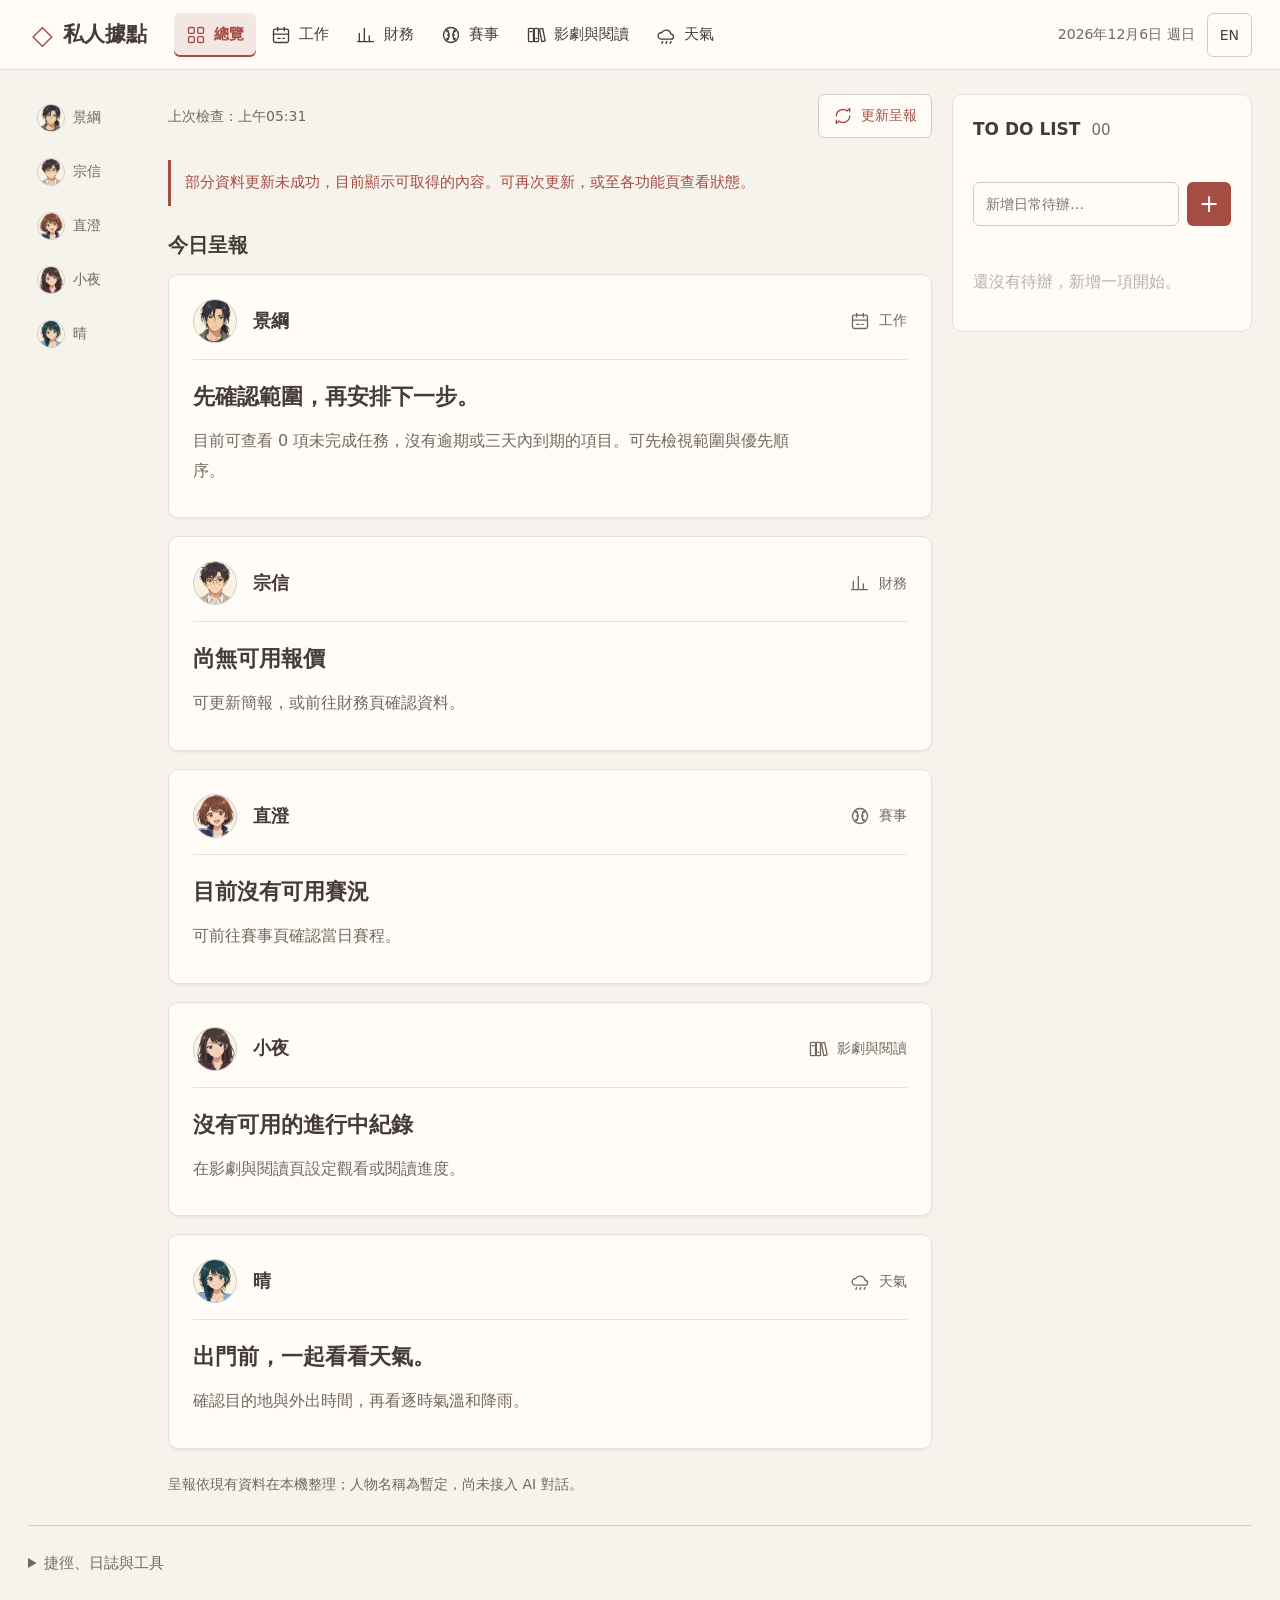
==== commit 150b5cf1: "1102.0124 工作專案調整" ====
--- a/index.html
+++ b/index.html
@@ -4511,7 +4511,7 @@
   }
 </style>
 
-<link rel="stylesheet" href="css/redesign.css?v=overview-single-report-20261101">
+<link rel="stylesheet" href="css/redesign.css?v=task-dates-20261102">
 </head>
 <body>
 
@@ -5061,6 +5061,9 @@
                 onclick="setWsSubtab('project')" data-i18n="wsTabProject">PROJECT</button>
         <button class="ws-subtab-btn" data-subtab="attendance"
                 onclick="setWsSubtab('attendance')" data-i18n="wsTabAttendance">ATTENDANCE</button>
+        <div class="fin-tab-controls project-add-control">
+          <button type="button" class="fin-tab-control" onclick="projectAddClick()" data-i18n-title="projAddProject" data-i18n-aria="projAddProject" title="新增專案" aria-label="新增專案"><svg class="icon icon-sm" aria-hidden="true"><use href="#i-plus"/></svg></button>
+        </div>
       </div>
 
       <!-- PROJECT sub-tab -->
@@ -5216,10 +5219,9 @@
         <div class="lib-header-search" data-search-subtab="series"></div>
         <div class="lib-header-search" data-search-subtab="films" hidden></div>
         <div class="lib-header-search" data-search-subtab="reading" hidden></div>
-        <details class="fin-tab-controls lib-action-menu" id="pageActionMenu" hidden>
-          <summary class="fin-tab-control" aria-label="Options"><svg class="icon icon-sm" aria-hidden="true"><use href="#i-more"/></svg></summary>
-          <div class="fin-tab-menu-items"><button id="pageActionBtn" type="button" onclick="pageActionBtnClick()"></button></div>
-        </details>
+        <div class="fin-tab-controls lib-action-menu" id="pageActionMenu" hidden>
+          <button class="fin-tab-control" id="pageActionBtn" type="button" onclick="pageActionBtnClick()" aria-label="新增"><svg class="icon icon-sm" aria-hidden="true"><use href="#i-plus"/></svg></button>
+        </div>
       </div>
 
       <!-- Sub-tab content: SERIES (the existing tracker) -->
@@ -5363,14 +5365,15 @@
 <script src="js/finance.js?v=finance-tab-menu-20261101"></script>
 <script src="js/scores.js?v=team-natural-case-20261101"></script>
 <script src="js/notes.js?v=search-focus-20261021"></script>
-<script src="js/library.js?v=media-search-toggle-20261101"></script>
-<script src="js/films.js?v=media-search-toggle-20261101"></script>
-<script src="js/reading.js?v=media-search-toggle-20261101"></script>
+<script src="js/library.js?v=media-card-actions-20261101"></script>
+<script src="js/films.js?v=media-menu-unified-20261101"></script>
+<script src="js/reading.js?v=media-menu-unified-20261101"></script>
 <script src="js/attendance.js"></script>
-<script src="js/project.js"></script>
+<script src="js/project.js?v=task-dates-20261102"></script>
 <script src="js/weather.js"></script>
-<script src="js/core.js?v=google-finance-source-20261101"></script>
-<script src="js/briefing.js?v=overview-single-report-20261101"></script>
+<script src="js/core.js?v=add-icons-20261101"></script>
+<script src="js/advisor.js?v=ai-pilot-20261101"></script>
+<script src="js/briefing.js?v=ai-pilot-20261101"></script>
 
 </body>
 </html>
--- a/css/redesign.css
+++ b/css/redesign.css
@@ -217,7 +217,7 @@
 .lang-toggle,.briefing-button,.notes-add-btn { border-color:var(--ui-line-strong); border-radius:var(--ui-radius-sm); font-size:14px; font-weight:500; transition:background .15s,border-color .15s; }
 .lang-toggle:hover,.briefing-button:hover,.notes-add-btn:hover { background:var(--ui-soft); border-color:var(--lcars-orange); }
 
-.panel,.info-card,.bay,.briefing-card,.retainer-panel,.context-block,.home-tasks { border:1px solid var(--ui-line); border-radius:var(--ui-radius); background:var(--lcars-panel); box-shadow:var(--ui-shadow); }
+.panel,.info-card,.bay,.briefing-card,.retainer-panel,.context-block,.home-tasks,.progress-project { border:1px solid var(--ui-line); border-radius:var(--ui-radius); background:var(--lcars-panel); box-shadow:var(--ui-shadow); }
 .panel { margin-bottom:24px; padding:24px; }
 .panel-title { padding-bottom:16px; margin-bottom:20px; border-bottom:1px solid var(--ui-line); font-size:19px; line-height:1.5; font-weight:600; color:var(--lcars-text); }
 .page[data-page=finance] .panel-title,.page[data-page=scores] .panel-title,.page[data-page=weather] .panel-title { font-size:19px; }
@@ -496,6 +496,18 @@
 .advisor-prompts button { flex:1 0 100%; text-align:left; font-size:14px; min-height:44px; }
 .advisor-prompts button[aria-pressed=true] { border-color:var(--lcars-orange); color:var(--lcars-orange); background:var(--ui-nav-selected); }
 .advisor-disclaimer { margin:18px 0 0; font-size:12px; line-height:1.7; color:var(--lcars-dim); }
+.advisor-connection { margin-top:14px; font-size:12px; line-height:1.7; color:var(--lcars-dim); overflow-wrap:anywhere; }
+.advisor-chat-log { max-height:380px; overflow-y:auto; margin:16px 0; overscroll-behavior:contain; }
+.advisor-chat-message { padding:12px; margin-bottom:10px; background:var(--ui-soft); border:1px solid var(--ui-line); border-radius:10px; }
+.advisor-chat-message.user { border-left:3px solid var(--lcars-orange); }
+.advisor-chat-message small { display:block; color:var(--lcars-dim); font-size:12px; }
+.advisor-chat-message p { white-space:pre-wrap; overflow-wrap:anywhere; line-height:1.8; font-size:14px; margin:4px 0; }
+.advisor-chat-form { display:grid; gap:8px; margin-top:18px; font-size:13px; }
+.advisor-chat-form textarea { width:100%; min-width:0; max-height:200px; resize:vertical; padding:10px; font:inherit; line-height:1.7; color:var(--lcars-text); background:var(--lcars-bg); border:1px solid var(--ui-line); border-radius:8px; }
+.advisor-chat-form textarea:focus-visible { outline:2px solid var(--lcars-orange); outline-offset:2px; }
+.advisor-chat-actions { display:flex; justify-content:space-between; gap:8px; }
+.advisor-dialog button:disabled { opacity:.5; cursor:not-allowed; }
+.advisor-chat-error { color:var(--lcars-rust); font-size:13px; line-height:1.7; overflow-wrap:anywhere; }
 .main.has-advisor { display:grid; grid-template-columns:minmax(0,1fr) 280px; align-items:start; gap:24px; }
 .main.has-advisor>.page { grid-column:1; grid-row:1; }
 .advisor-dialog { grid-column:2; grid-row:1; position:sticky; top:20px; }
@@ -588,6 +600,7 @@
 /* Keep the menu at the card corner, outside the scrolling metadata. */
 #film-grid .card-side-poster,#book-grid .card-side-poster { position:relative; }
 .card-side-poster>.media-more-corner { position:absolute; right:12px; bottom:12px; z-index:1; }
+.page[data-page=library] .series-card .series-btn.icon-btn { border:0; }
 #film-grid .card-side-poster .series-card-body,
 #book-grid .card-side-poster .series-card-body { padding-bottom:58px; }
 
@@ -599,13 +612,13 @@
 .media-form-card .alert-footer { flex-wrap:wrap; background:var(--lcars-panel); border-top:1px solid var(--ui-line); }
 
 /* Compact, fully visible status tabs for series, films, and reading. */
-.page[data-page=library] .lib-subtab-bar { margin-bottom:0; }
-.page[data-page=library] .lib-filter-bar { display:flex; flex-wrap:nowrap; gap:4px; overflow-x:auto; scrollbar-width:thin; padding:0; margin-bottom:18px; border:0; }
-.page[data-page=library] .lib-filter-btn { position:relative; flex:none; min-width:0; min-height:34px; padding:5px 10px; border:0; border-radius:0; background:transparent; box-shadow:none; color:var(--lcars-dim); font-size:13px; font-weight:500; letter-spacing:0; opacity:1; white-space:nowrap; }
-.page[data-page=library] .lib-filter-btn:hover { color:var(--lcars-text); background:transparent; }
-.page[data-page=library] .lib-filter-btn.active { color:var(--lcars-orange); background:transparent; font-weight:700; }
-.page[data-page=library] .lib-filter-btn .count { color:var(--lcars-dim); font-size:12px; font-weight:400; }
-.page[data-page=library] .lib-filter-btn.active .count { color:var(--lcars-orange); }
+.page[data-page=library] .lib-subtab-bar,.page[data-page=project] .ws-subtab-bar { margin-bottom:0; }
+:is(.page[data-page=library],.page[data-page=project]) .lib-filter-bar { display:flex; flex-wrap:nowrap; gap:4px; overflow-x:auto; scrollbar-width:thin; padding:0; margin-bottom:18px; border:0; }
+:is(.page[data-page=library],.page[data-page=project]) .lib-filter-btn { position:relative; flex:none; min-width:0; min-height:34px; padding:5px 10px; border:0; border-radius:0; background:transparent; box-shadow:none; color:var(--lcars-dim); font-size:13px; font-weight:500; letter-spacing:0; opacity:1; white-space:nowrap; }
+:is(.page[data-page=library],.page[data-page=project]) .lib-filter-btn:hover { color:var(--lcars-text); background:transparent; }
+:is(.page[data-page=library],.page[data-page=project]) .lib-filter-btn.active { color:var(--lcars-orange); background:transparent; font-weight:700; }
+:is(.page[data-page=library],.page[data-page=project]) .lib-filter-btn .count { color:var(--lcars-dim); font-size:12px; font-weight:400; }
+:is(.page[data-page=library],.page[data-page=project]) .lib-filter-btn.active .count { color:var(--lcars-orange); }
 
 .page[data-page=scores] .scores-group .scores-all-heading { display:flex; flex-wrap:wrap; align-items:center; justify-content:flex-start; gap:8px 12px; min-height:36px; padding-bottom:8px; }
 .scores-all-heading > span { flex-shrink:0; }
@@ -651,3 +664,165 @@
   #briefing-content { grid-column:1; }
   #briefing-home .dispatch-context.todo-panel { grid-column:1; }
 }
+
+#briefing-home .briefing-card-top { padding-bottom:16px; margin-bottom:20px; border-bottom:1px solid var(--ui-line); }
+#briefing-home .briefing-card-body > .quote-snapshot, #briefing-home .briefing-card-body > .match-snapshot, #briefing-home .briefing-card-body > .media-snapshot { margin-top:18px; }
+/* Project progress: overview with expandable milestones. */
+.progress-overview { min-width:0; }
+.progress-toolbar,.progress-project-head,.progress-milestone-head,.progress-detail-controls { display:flex; align-items:center; gap:12px; flex-wrap:wrap; }
+.progress-toolbar { justify-content:space-between; margin-bottom:20px; }
+.progress-toolbar h2 { margin:0 0 6px; font-size:20px; font-weight:600; letter-spacing:0; }
+.progress-toolbar p { margin:0; color:var(--lcars-dim); font-size:14px; }
+.progress-overview .progress-button { min-height:36px; padding:6px 10px; border:1px solid var(--ui-line); border-radius:var(--ui-radius-sm); background:var(--lcars-panel); color:var(--lcars-text); font:inherit; font-size:14px; cursor:pointer; letter-spacing:normal; text-align:left; }
+.progress-overview .progress-button:hover { background:var(--ui-soft); }
+.progress-overview .progress-button:focus-visible { outline:2px solid var(--lcars-orange); outline-offset:3px; }
+.progress-overview .progress-button.primary { background:var(--lcars-orange); color:white; border-color:var(--lcars-orange); }
+.progress-filters { display:flex; flex-wrap:wrap; gap:6px; margin-bottom:16px; }
+.progress-filters .progress-button,.progress-detail-controls .progress-button { border-color:transparent; background:transparent; }
+.progress-overview .progress-button[aria-pressed=true] { background:var(--ui-soft); color:var(--lcars-orange); font-weight:600; }
+.progress-project { padding:24px; margin-bottom:20px; min-width:0; }
+.progress-project-head { flex-wrap:nowrap; }
+.progress-overview .progress-project-toggle { flex:1; min-width:0; padding:0; border:0; font-size:16px; font-weight:600; background:transparent; overflow-wrap:anywhere; }
+.progress-count { color:var(--lcars-dim); font-size:13px; white-space:nowrap; }
+.progress-meter-row { display:flex; align-items:center; gap:14px; margin:12px 0 10px; }
+.progress-meter { flex:1; height:6px; background:var(--ui-line); border-radius:4px; overflow:hidden; }
+.progress-meter > span { display:block; height:100%; background:var(--lcars-orange); border-radius:4px; }
+.progress-meter-row > span { color:var(--lcars-dim); font-size:12px; min-width:112px; text-align:right; }
+.progress-meta { display:flex; flex-wrap:wrap; gap:6px 20px; color:var(--lcars-dim); font-size:13px; }
+.progress-overdue { color:#b33b30; }
+.progress-project-body { margin-top:20px; padding:16px 0 0; border-top:1px solid var(--ui-line); min-width:0; }
+.progress-detail-controls { gap:6px; padding-bottom:12px; }
+.progress-milestone { padding:16px 0; border-top:1px solid var(--ui-line); min-width:0; }
+.progress-milestone:first-child { border-top:0; padding-top:0; }
+.progress-milestone-head { gap:8px; margin-bottom:10px; }
+.progress-milestone-head h3 { margin:0; min-width:0; font-size:15px; overflow-wrap:anywhere; }
+.progress-milestone-head .progress-milestone-edit { flex:none; min-width:32px; min-height:32px; padding:2px; border:0; background:transparent; font-size:18px; line-height:1; }
+.progress-milestone-head .progress-milestone-add { flex:none; min-width:36px; min-height:36px; padding:0; border:0; background:transparent; font-size:24px; line-height:1; text-align:center; }
+.progress-milestone-head .progress-count { margin-left:auto; }
+.progress-task { display:grid; grid-template-columns:36px minmax(0,1fr) 44px 90px; gap:8px; align-items:center; padding:6px 0; border-top:1px solid var(--ui-line); }
+.progress-overview .progress-task-name,.progress-overview .progress-task-status { background:transparent; border:0; padding:6px 0; }
+.progress-overview .progress-task-name { overflow-wrap:anywhere; }
+.progress-overview .progress-task-status { text-align:center; color:var(--lcars-orange); }
+.progress-task-priority,.progress-task-date { font-size:12px; color:var(--lcars-dim); }
+.progress-task-date { text-align:right; }
+.progress-task-date.progress-overdue { color:#b33b30; }
+.progress-completed summary { padding:12px 0; color:var(--lcars-dim); cursor:pointer; font-size:13px; }
+.progress-completed .progress-task-name { color:var(--lcars-dim); text-decoration:line-through; }
+.progress-empty { color:var(--lcars-dim); font-size:14px; padding:12px 0; }
+@media(max-width:600px) {
+  .progress-toolbar { align-items:flex-start; }
+  .progress-project { padding:16px; }
+  .progress-project-body { padding:12px 0 0; }
+  .progress-project-head { gap:8px; flex-wrap:wrap; }
+  .progress-overview .progress-project-toggle { flex-basis:65%; font-size:16px; }
+  .progress-count { font-size:12px; }
+  .progress-task { grid-template-columns:30px minmax(0,1fr) auto; gap:4px 8px; }
+  .progress-task-name { grid-column:2 / 4; }
+  .progress-task-priority { grid-column:2; }
+  .progress-task-date { grid-column:3; }
+  .progress-meter-row { gap:8px; }
+  .progress-milestone-head .progress-button { font-size:12px; }
+  .progress-project-body .proj-board { grid-template-columns:1fr; }
+}
+/* Project task creation and editor use the shared form/card tokens. */
+.progress-task { grid-template-columns:100px minmax(0,1fr) 44px 90px; }
+.progress-status-select { min-width:0; max-width:100%; min-height:36px; padding:6px; border:1px solid var(--ui-line); border-radius:var(--ui-radius-sm); color:var(--lcars-text); background:var(--lcars-panel); font:inherit; font-size:13px; cursor:pointer; }
+.progress-quick-add { display:flex; gap:8px; margin-top:12px; }
+.progress-quick-add input { flex:1; min-width:0; min-height:40px; border:1px solid var(--ui-line); border-radius:var(--ui-radius-sm); padding:8px 10px; background:var(--lcars-panel); color:var(--lcars-text); font:inherit; font-size:14px; }
+.progress-quick-add .progress-button { flex:none; }
+.progress-editor-context { margin:0 0 20px; color:var(--lcars-dim); font-size:13px; overflow-wrap:anywhere; }
+.alert-overlay.progress-editor-overlay { justify-content:flex-end; align-items:stretch; padding:0; }
+.progress-editor-overlay .alert-stack { width:min(520px,100%); max-width:520px !important; height:100dvh; max-height:100dvh; margin:0; border-radius:var(--ui-radius) 0 0 var(--ui-radius); display:flex; }
+.progress-editor-overlay .alert-card { display:flex; flex-direction:column; width:100%; height:100%; min-height:0; max-height:100dvh; border-radius:inherit; }
+.progress-editor-overlay .alert-head,.progress-editor-overlay .alert-footer { flex-shrink:0; }
+.progress-editor-overlay .alert-body { flex:1; min-height:0; max-height:none; overflow-y:auto; }
+.progress-editor-overlay .alert-footer { flex-wrap:wrap; gap:12px; }
+@media(max-width:600px) {
+  .progress-task { grid-template-columns:92px minmax(0,1fr) auto; }
+  .progress-task .progress-task-name { grid-column:2 / 4; }
+  .progress-task-priority { grid-column:2; }
+  .progress-task-date { grid-column:3; }
+  .progress-editor-overlay .alert-stack { border-radius:0; }
+  .progress-editor-overlay .proj-modal-row { flex-wrap:wrap; }
+  .progress-editor-overlay .proj-modal-field { min-width:0; }
+}
+.ws-subtab-bar:has(.ws-subtab-btn[data-subtab=attendance].active) .project-add-control { display:none; }
+.ws-subtab-bar:has(.ws-subtab-btn[data-subtab=attendance].active) { margin-bottom:24px; }
+.project-add-control .fin-tab-control { display:inline-flex; align-items:center; justify-content:center; color:var(--lcars-text); }
+.project-add-control .fin-tab-control:hover { color:var(--lcars-orange); background:transparent; }
+/* Header add/search icons stay in place on hover. */
+.project-add-control .fin-tab-control:hover:not(:disabled),
+.lib-subtab-bar .fin-tab-control:hover:not(:disabled),
+.lib-subtab-bar .lib-search-toggle:hover { transform:none; box-shadow:none; background:transparent; }
+.lib-action-menu .fin-tab-control { display:inline-flex; align-items:center; justify-content:center; }
+/* Project overview follows the media card grid; detail occupies its own view. */
+.progress-card-grid { display:grid; grid-template-columns:repeat(auto-fill,minmax(min(100%,300px),1fr)); gap:20px; }
+.progress-card-grid .progress-small-card { position:relative; display:flex; flex-direction:column; min-height:205px; margin:0; padding:18px 18px 52px; box-shadow:none; cursor:pointer; transition:border-color .15s; }
+.progress-card-grid .progress-small-card:hover { border-color:var(--ui-line-strong); transform:none; }
+.progress-small-card .progress-project-head { display:flex; flex-wrap:wrap; gap:6px; }
+.progress-small-card .progress-project-toggle { flex-basis:100%; min-height:36px; font-size:17px; line-height:1.55; }
+.progress-small-card .progress-project-head > .progress-button:last-child { position:absolute; bottom:12px; right:12px; min-width:36px; border:0; background:transparent; }
+.progress-small-card .progress-meter-row { flex-wrap:wrap; gap:8px; margin:16px 0 12px; }
+.progress-small-card .progress-meter { flex-basis:100%; }
+.progress-small-card .progress-meter-row > span { min-width:0; text-align:left; }
+.progress-small-card .progress-meta { gap:6px 14px; }
+.progress-small-card .progress-meta > span:last-child { flex-basis:100%; }
+.progress-detail-title { flex:1; min-width:0; margin:0; font-size:20px; font-weight:600; overflow-wrap:anywhere; }
+.progress-detail .progress-back { margin:12px 0 18px; border:0; background:transparent; padding-left:0; color:var(--lcars-orange); }
+.progress-detail-content .progress-project { margin:0; }
+@media(max-width:600px) { .progress-card-grid { gap:16px; } .progress-card-grid .progress-small-card { padding:16px 16px 48px; min-height:190px; } }
+/* New tasks open in a centered dialog sized to the available viewport. */
+.alert-overlay.progress-create-overlay { justify-content:center; align-items:center; padding:20px; }
+.progress-create-overlay .alert-stack { width:min(520px,100%); height:auto; max-height:calc(100dvh - 40px); border-radius:var(--ui-radius); }
+.progress-create-overlay .alert-card { height:auto; max-height:calc(100dvh - 40px); }
+@media(max-width:600px) {
+  .alert-overlay.progress-create-overlay { padding:12px; }
+  .progress-create-overlay .alert-stack,.progress-create-overlay .alert-card { max-height:calc(100dvh - 24px); }
+}
+/* Quiet status label at the end of each task row. */
+.progress-task { display:grid; grid-template-columns:minmax(0,1fr) 44px 72px 78px; gap:8px; align-items:center; overflow:visible; }
+.progress-task .progress-task-name { grid-column:1; min-width:0; }
+.progress-task-priority { grid-column:2; }
+.progress-task-date { grid-column:3; }
+.progress-status-picker { grid-column:4; position:relative; min-width:0; }
+.progress-status-current { display:inline-flex; align-items:center; gap:3px; max-width:100%; min-height:28px; padding:3px 4px; border:0; border-radius:3px; background:transparent; font-size:12px; font-weight:600; line-height:1.3; cursor:pointer; white-space:nowrap; list-style:none; }
+.progress-status-current::-webkit-details-marker { display:none; }
+.progress-status-current::after { content:'⌄'; font-size:13px; opacity:.65; }
+.progress-status-current:hover { background:var(--ui-soft); }
+.progress-status-current[data-status=TODO] { color:#526e9a; }
+.progress-status-current[data-status="IN PROGRESS"] { color:#b35b39; }
+.progress-status-current[data-status=DONE] { color:#187f70; }
+.progress-status-current:focus-visible,.progress-status-choice:focus-visible { outline:2px solid var(--lcars-orange); outline-offset:2px; }
+.progress-status-choices { position:absolute; z-index:15; top:calc(100% + 4px); right:0; width:max-content; min-width:112px; padding:5px; border:1px solid var(--ui-line); border-radius:var(--ui-radius-sm); background:var(--lcars-panel); box-shadow:var(--ui-shadow); display:grid; gap:2px; }
+.progress-status-choice { min-height:34px; padding:6px 10px; border:0; border-radius:var(--ui-radius-sm); background:transparent; font:inherit; font-size:13px; text-align:left; cursor:pointer; white-space:nowrap; }
+.progress-status-choice:hover,.progress-status-choice[aria-pressed=true] { background:var(--ui-soft); font-weight:600; }
+.progress-status-choice[data-status=TODO] { color:#526e9a; }
+.progress-status-choice[data-status="IN PROGRESS"] { color:#b35b39; }
+.progress-status-choice[data-status=DONE] { color:#187f70; }
+@media(max-width:700px) {
+  .progress-task { grid-template-columns:minmax(0,1fr) auto; gap:3px 8px; }
+  .progress-task .progress-task-name { grid-column:1 / -1; grid-row:1; }
+  .progress-status-picker { grid-column:1; grid-row:2; }
+  .progress-task-priority { grid-column:2; grid-row:2; }
+  .progress-task-date { grid-column:2; grid-row:3; }
+}
+/* Item navigation and tasks share the project detail card. */
+.progress-item-layout { display:grid; grid-template-columns:minmax(180px,230px) minmax(0,1fr); gap:24px; min-width:0; }
+.progress-item-nav { display:flex; flex-direction:column; align-self:stretch; min-width:0; padding-right:16px; border-right:1px solid var(--ui-line); }
+.progress-overview .progress-item-link { display:flex; align-items:center; gap:8px; width:100%; min-height:40px; padding:8px 10px; border:0; border-radius:var(--ui-radius-sm); background:transparent; text-align:left; overflow-wrap:anywhere; }
+.progress-item-link .progress-count { margin-left:auto; }
+.progress-overview .progress-item-link[aria-current=true] { background:var(--ui-soft); color:var(--lcars-orange); font-weight:700; }
+.progress-item-content { min-width:0; }
+.progress-item-content .progress-milestone { border:0; padding:0; }
+.progress-item-content .progress-milestone-head { padding-bottom:10px; border-bottom:0; }
+.progress-item-content .progress-milestone-add { margin-left:auto; }
+@media(max-width:700px) {
+  .progress-item-layout { grid-template-columns:minmax(0,1fr); gap:16px; }
+  .progress-item-nav { flex-direction:row; overflow-x:auto; gap:4px; padding:0 0 10px; border-right:0; border-bottom:1px solid var(--ui-line); }
+  .progress-overview .progress-item-link { flex:none; width:auto; max-width:220px; }
+}
+/* Item actions replace the repeated heading above the task list. */
+.progress-item-content .progress-milestone-head { justify-content:flex-end; }
+.progress-item-content .progress-milestone-edit { margin-left:auto; }
+.progress-item-content .progress-milestone-add { margin-left:0; }
+.progress-item-content .progress-completed .progress-task-name { text-decoration:none; }
